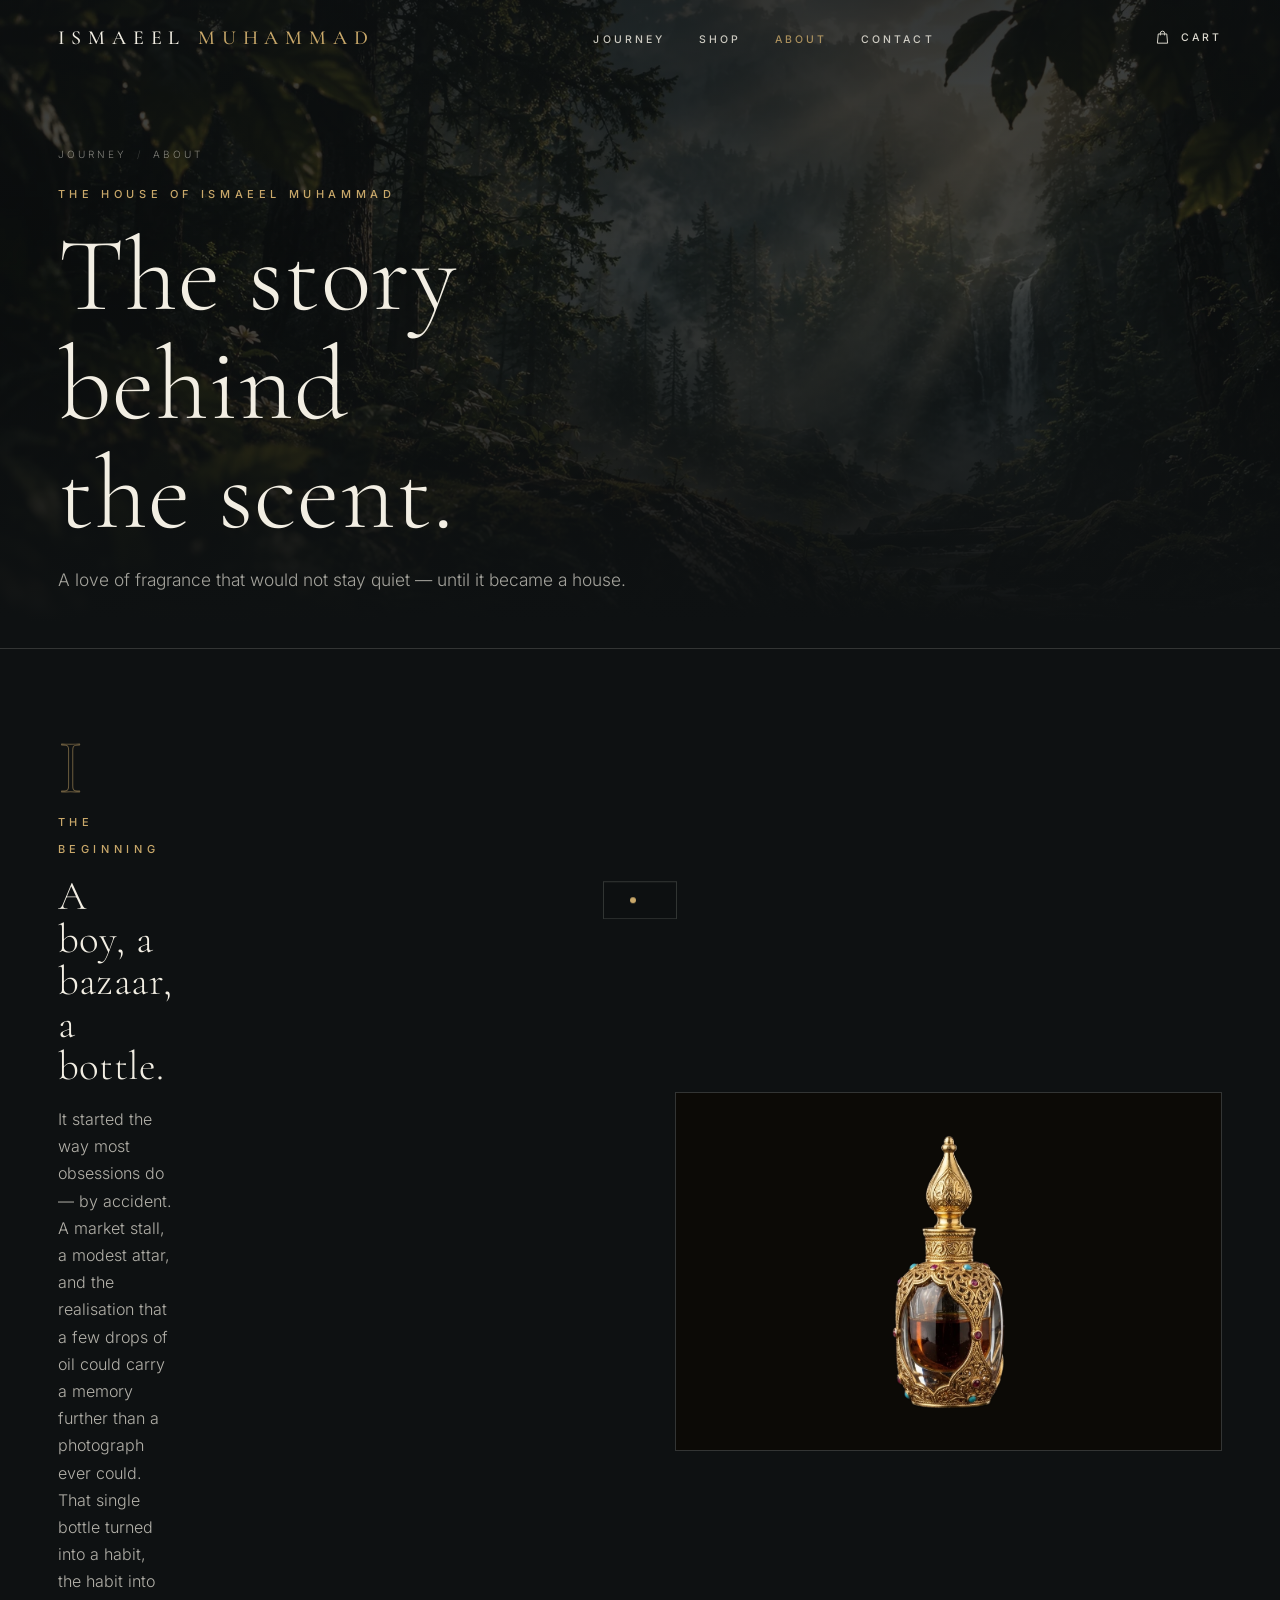
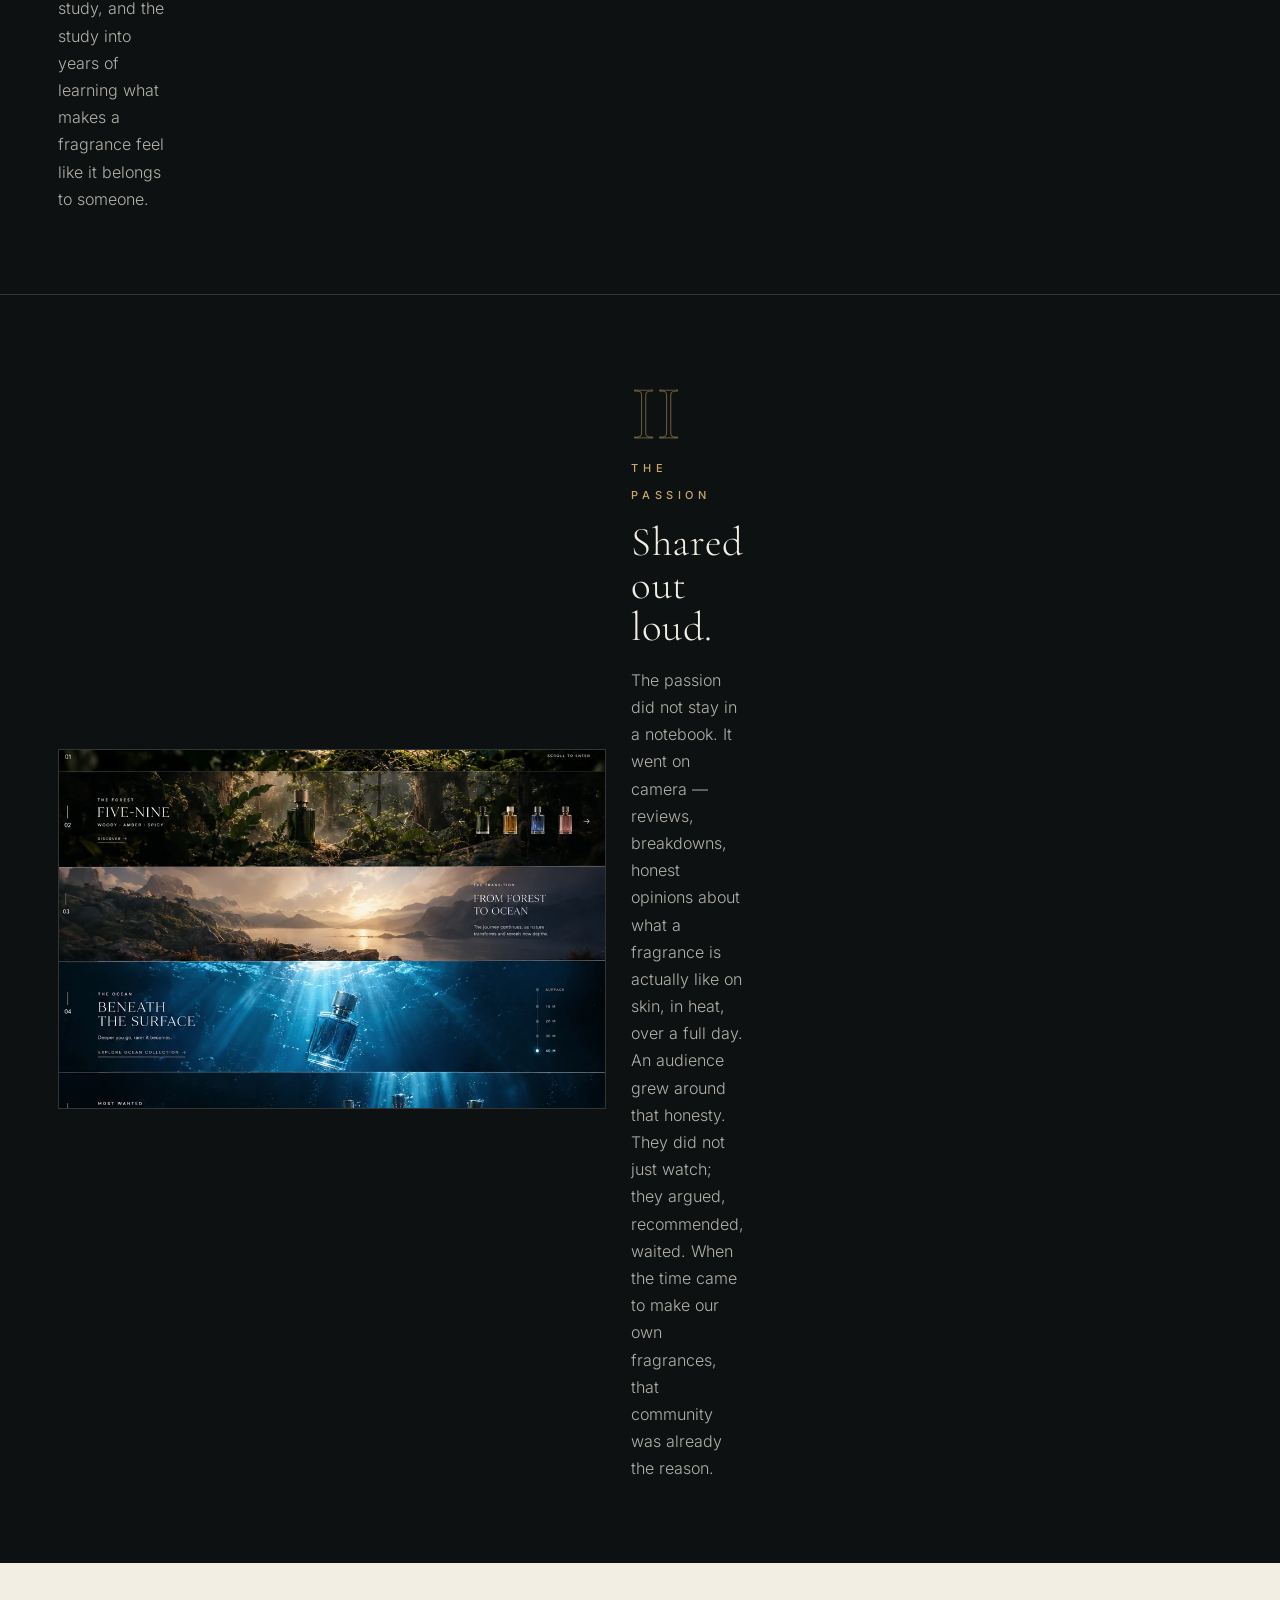
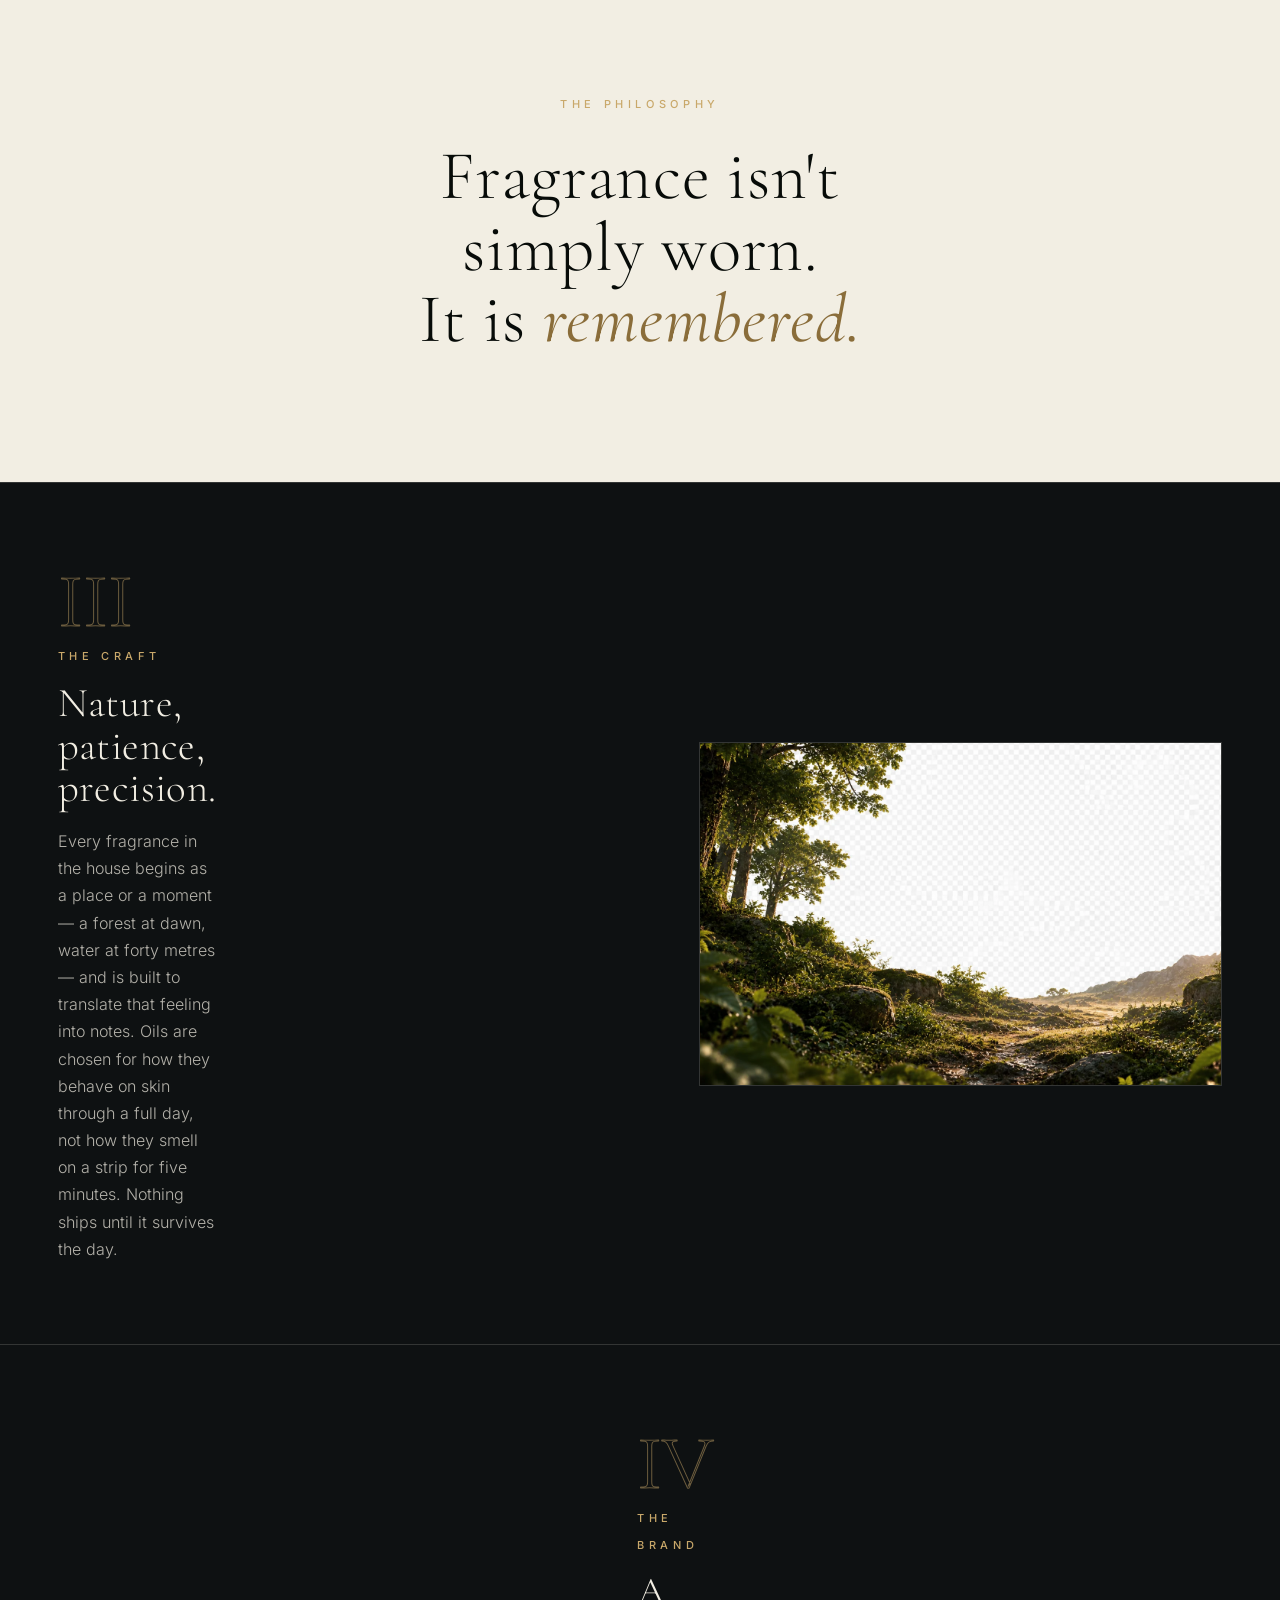
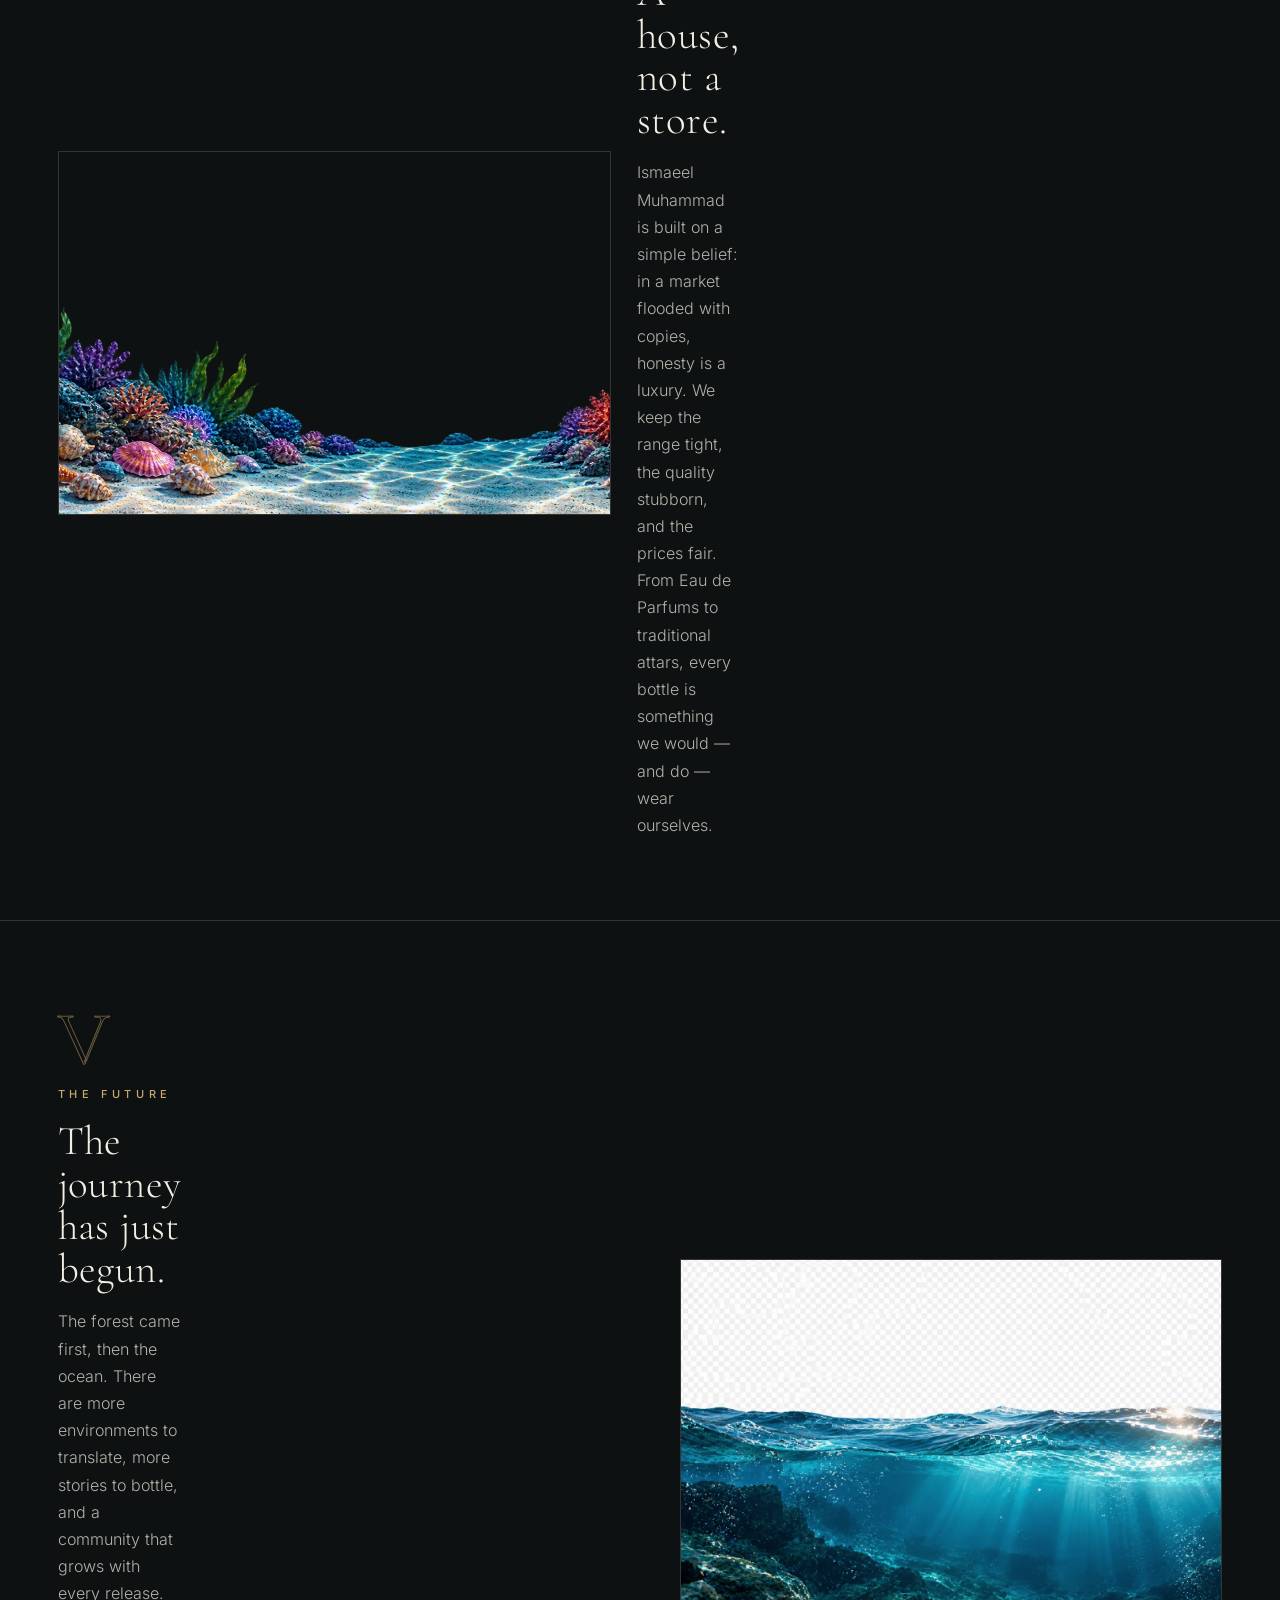
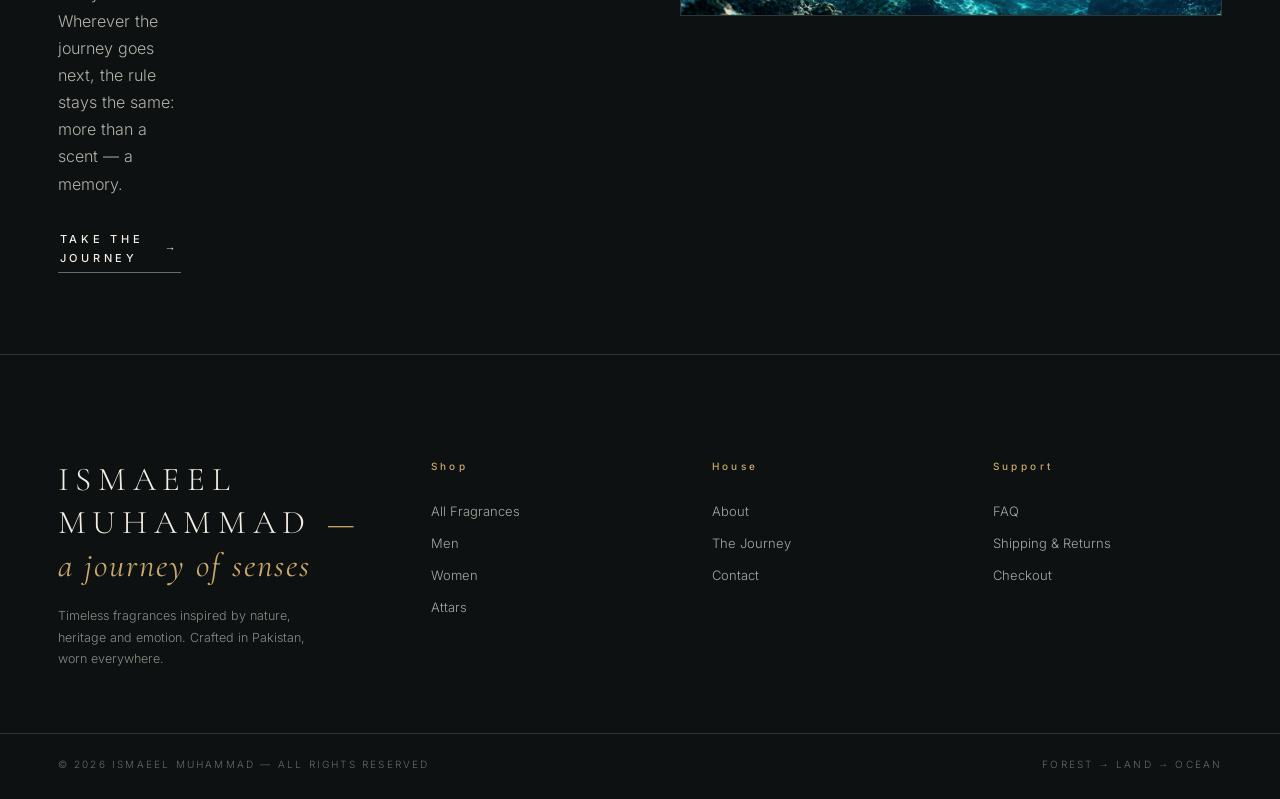
==== about.html @ 5b8fe783 "Build cinematic scroll-driven fragrance experience (A Journey of Senses) - 7-scene homepage journey:" ====
<!DOCTYPE html>
<html lang="en">
<head>
<meta charset="UTF-8">
<meta name="viewport" content="width=device-width, initial-scale=1.0">
<title>About — The Story Behind the Scent | Ismaeel Muhammad</title>
<meta name="description" content="The story of Ismaeel Muhammad — how a love of fragrance became a house. The beginning, the passion, the craft, the brand and the future.">
<link rel="icon" href="assets/img/ui/favicon.svg" type="image/svg+xml">
<link rel="stylesheet" href="assets/css/base.css">
<link rel="stylesheet" href="assets/css/pages.css">
</head>
<body data-page="about">

<div class="veil" aria-hidden="true">
  <div class="veil__word">The House</div>
  <div class="veil__bar"><i></i></div>
</div>

<nav class="nav" aria-label="Main">
  <a class="nav__logo" href="index.html">Ismaeel <em>Muhammad</em></a>
  <ul class="nav__links">
    <li><a href="index.html" data-nav="journey">Journey</a></li>
    <li><a href="shop.html" data-nav="shop">Shop</a></li>
    <li><a href="about.html" data-nav="about">About</a></li>
    <li><a href="contact.html" data-nav="contact">Contact</a></li>
  </ul>
  <div class="nav__right">
    <button class="cart-btn" id="cart-open" aria-label="Open cart">
      <svg viewBox="0 0 24 24" fill="none" stroke="currentColor" stroke-width="1.4"><path d="M6 7h12l1.2 13H4.8L6 7Z"/><path d="M9 9V6a3 3 0 0 1 6 0v3"/></svg>
      Cart <span class="cart-count" data-empty="1">0</span>
    </button>
    <button class="burger" aria-label="Menu"><span></span><span></span></button>
  </div>
</nav>

<div class="mobile-menu">
  <a href="index.html"><span>Journey</span><span class="no">01</span></a>
  <a href="shop.html"><span>Shop</span><span class="no">02</span></a>
  <a href="about.html"><span>About</span><span class="no">03</span></a>
  <a href="contact.html"><span>Contact</span><span class="no">04</span></a>
  <a href="checkout.html"><span>Checkout</span><span class="no">05</span></a>
</div>

<header class="pagehead" style="min-height:72vh">
  <img class="pagehead__bg" src="assets/img/env/forest-bg.webp" alt="" aria-hidden="true">
  <div class="pagehead__inner">
    <div class="crumbs"><a href="index.html">Journey</a><i>/</i><span>About</span></div>
    <span class="eyebrow">The House of Ismaeel Muhammad</span>
    <h1 class="display">The story behind the scent.</h1>
    <p class="sub body-l">A love of fragrance that would not stay quiet — until it became a house.</p>
  </div>
</header>

<main class="chapters">

  <section class="chapter ch-1" id="story">
    <div>
      <div class="chapter__no" data-reveal>I</div>
      <div class="chapter__copy" data-reveal style="--d:.1s">
        <span class="eyebrow">The Beginning</span>
        <h3 class="display">A boy, a bazaar, a bottle.</h3>
        <p>It started the way most obsessions do — by accident. A market stall, a modest attar, and the realisation that a few drops of oil could carry a memory further than a photograph ever could. That single bottle turned into a habit, the habit into study, and the study into years of learning what makes a fragrance feel like it belongs to someone.</p>
      </div>
    </div>
    <div class="chapter__media" data-reveal style="--d:.15s">
      <img src="assets/img/bottles/attar.webp" alt="A traditional attar bottle" style="object-fit:contain;background:#0c0a06;padding:8%;object-position:center">
    </div>
  </section>

  <section class="chapter ch-2">
    <div class="chapter__media" data-reveal>
      <img src="assets/img/ui/storyboard.webp" alt="Storyboard of the forest to ocean journey" style="object-position:50% 30%">
    </div>
    <div>
      <div class="chapter__no" data-reveal>II</div>
      <div class="chapter__copy" data-reveal style="--d:.1s">
        <span class="eyebrow">The Passion</span>
        <h3 class="display">Shared out loud.</h3>
        <p>The passion did not stay in a notebook. It went on camera — reviews, breakdowns, honest opinions about what a fragrance is actually like on skin, in heat, over a full day. An audience grew around that honesty. They did not just watch; they argued, recommended, waited. When the time came to make our own fragrances, that community was already the reason.</p>
      </div>
    </div>
  </section>

  <section class="about-quote">
    <span class="eyebrow" data-reveal>The Philosophy</span>
    <h2 class="display" data-reveal style="--d:.1s">Fragrance isn't simply worn.<br>It is <em>remembered.</em></h2>
  </section>

  <section class="chapter ch-3">
    <div>
      <div class="chapter__no" data-reveal>III</div>
      <div class="chapter__copy" data-reveal style="--d:.1s">
        <span class="eyebrow">The Craft</span>
        <h3 class="display">Nature, patience, precision.</h3>
        <p>Every fragrance in the house begins as a place or a moment — a forest at dawn, water at forty metres — and is built to translate that feeling into notes. Oils are chosen for how they behave on skin through a full day, not how they smell on a strip for five minutes. Nothing ships until it survives the day.</p>
      </div>
    </div>
    <div class="chapter__media" data-reveal style="--d:.15s">
      <img src="assets/img/env/forest-to-ocean.webp" alt="Forest opening into bright land">
    </div>
  </section>

  <section class="chapter ch-4">
    <div class="chapter__media" data-reveal>
      <img src="assets/img/env/oceanbed.webp" alt="Deep ocean environment">
    </div>
    <div>
      <div class="chapter__no" data-reveal>IV</div>
      <div class="chapter__copy" data-reveal style="--d:.1s">
        <span class="eyebrow">The Brand</span>
        <h3 class="display">A house, not a store.</h3>
        <p>Ismaeel Muhammad is built on a simple belief: in a market flooded with copies, honesty is a luxury. We keep the range tight, the quality stubborn, and the prices fair. From Eau de Parfums to traditional attars, every bottle is something we would — and do — wear ourselves.</p>
      </div>
    </div>
  </section>

  <section class="chapter ch-1" style="border-bottom:1px solid var(--line)">
    <div>
      <div class="chapter__no" data-reveal>V</div>
      <div class="chapter__copy" data-reveal style="--d:.1s">
        <span class="eyebrow">The Future</span>
        <h3 class="display">The journey has just begun.</h3>
        <p>The forest came first, then the ocean. There are more environments to translate, more stories to bottle, and a community that grows with every release. Wherever the journey goes next, the rule stays the same: more than a scent — a memory.</p>
        <a class="btn" href="index.html" style="margin-top:26px">Take the journey <span class="arr">→</span></a>
      </div>
    </div>
    <div class="chapter__media" data-reveal style="--d:.15s">
      <img src="assets/img/env/ocean-surface.webp" alt="Ocean surface at light">
    </div>
  </section>

</main>

<footer class="footer">
  <div class="footer__top">
    <div class="footer__brand">
      <div class="footer__word">Ismaeel<br>Muhammad <em>— a journey of senses</em></div>
      <p class="footer__tag">Timeless fragrances inspired by nature, heritage and emotion. Crafted in Pakistan, worn everywhere.</p>
    </div>
    <div>
      <h4>Shop</h4>
      <ul>
        <li><a href="shop.html">All Fragrances</a></li>
        <li><a href="shop.html?cat=men">Men</a></li>
        <li><a href="shop.html?cat=women">Women</a></li>
        <li><a href="shop.html?cat=attars">Attars</a></li>
      </ul>
    </div>
    <div>
      <h4>House</h4>
      <ul>
        <li><a href="about.html">About</a></li>
        <li><a href="index.html">The Journey</a></li>
        <li><a href="contact.html">Contact</a></li>
      </ul>
    </div>
    <div>
      <h4>Support</h4>
      <ul>
        <li><a href="contact.html#faq">FAQ</a></li>
        <li><a href="contact.html#faq">Shipping &amp; Returns</a></li>
        <li><a href="checkout.html">Checkout</a></li>
      </ul>
    </div>
  </div>
  <div class="footer__bottom">
    <span>© 2026 Ismaeel Muhammad — All rights reserved</span>
    <span>Forest → Land → Ocean</span>
  </div>
</footer>

<script src="assets/js/data.js"></script>
<script src="assets/vendor/gsap.min.js"></script>
<script src="assets/vendor/ScrollTrigger.min.js"></script>
<script src="assets/js/nav.js"></script>
<script src="assets/js/cart.js"></script>
<script>
  document.addEventListener('click', e => {
    if (e.target.closest('#cart-open, .cart-btn') && window.IM) { e.preventDefault(); window.IM.openCart(); }
  });
</script>
</body>
</html>
---- assets/css/base.css ----
/* ============================================================
   ISMAEEL MUHAMMAD — base design system
   ============================================================ */

@font-face { font-family:'Cormorant Garamond'; src:url('../fonts/cormorant-garamond-latin-300-normal.woff2') format('woff2'); font-weight:300; font-style:normal; font-display:swap; }
@font-face { font-family:'Cormorant Garamond'; src:url('../fonts/cormorant-garamond-latin-400-normal.woff2') format('woff2'); font-weight:400; font-style:normal; font-display:swap; }
@font-face { font-family:'Cormorant Garamond'; src:url('../fonts/cormorant-garamond-latin-500-normal.woff2') format('woff2'); font-weight:500; font-style:normal; font-display:swap; }
@font-face { font-family:'Cormorant Garamond'; src:url('../fonts/cormorant-garamond-latin-600-normal.woff2') format('woff2'); font-weight:600; font-style:normal; font-display:swap; }
@font-face { font-family:'Cormorant Garamond'; src:url('../fonts/cormorant-garamond-latin-400-italic.woff2') format('woff2'); font-weight:400; font-style:italic; font-display:swap; }
@font-face { font-family:'Cormorant Garamond'; src:url('../fonts/cormorant-garamond-latin-500-italic.woff2') format('woff2'); font-weight:500; font-style:italic; font-display:swap; }
@font-face { font-family:'Inter'; src:url('../fonts/inter-latin-300-normal.woff2') format('woff2'); font-weight:300; font-display:swap; }
@font-face { font-family:'Inter'; src:url('../fonts/inter-latin-400-normal.woff2') format('woff2'); font-weight:400; font-display:swap; }
@font-face { font-family:'Inter'; src:url('../fonts/inter-latin-500-normal.woff2') format('woff2'); font-weight:500; font-display:swap; }
@font-face { font-family:'Inter'; src:url('../fonts/inter-latin-600-normal.woff2') format('woff2'); font-weight:600; font-display:swap; }

:root{
  --serif:'Cormorant Garamond', Georgia, 'Times New Roman', serif;
  --sans:'Inter', -apple-system, 'Segoe UI', Helvetica, Arial, sans-serif;

  --ink:#070b08;
  --paper:#f2eee3;
  --paper-dim:#d9d4c5;
  --charcoal:#0e1112;
  --charcoal-2:#16191a;

  --forest-1:#07130d; --forest-2:#18291c; --forest-3:#405b42;
  --ocean-1:#0a2330;  --ocean-2:#063e59;  --ocean-3:#087c9c;
  --deep:#030d16;
  --sand:#c5c4b5; --stone:#87908a;
  --gold:#c9a86a; --gold-soft:rgba(201,168,106,.55);
  --mist:rgba(214,226,214,.16);

  --line:rgba(242,238,227,.16);
  --line-dark:rgba(7,11,8,.16);

  --nav-h:76px;
  --ease:cubic-bezier(.22,1,.36,1);
  --pad:clamp(20px,4.5vw,72px);
}

*,*::before,*::after{ box-sizing:border-box; margin:0; padding:0; }
html{ scroll-behavior:smooth; }
html.lenis, html.lenis body{ height:auto; }
.lenis.lenis-smooth{ scroll-behavior:auto !important; }

body{
  background:var(--ink);
  color:var(--paper);
  font-family:var(--sans);
  font-weight:300;
  font-size:16px;
  line-height:1.7;
  -webkit-font-smoothing:antialiased;
  overflow-x:hidden;
  min-height:100vh;
}
body.is-locked{ overflow:hidden; }

img{ display:block; max-width:100%; }
a{ color:inherit; text-decoration:none; }
button{ font-family:inherit; color:inherit; background:none; border:0; cursor:pointer; }
input,textarea,select{ font-family:inherit; font-size:inherit; }
::selection{ background:var(--gold); color:#100c04; }

:focus-visible{ outline:1.5px solid var(--gold); outline-offset:3px; border-radius:2px; }

/* ---------- typography ---------- */
.display{
  font-family:var(--serif); font-weight:300;
  line-height:1.04; letter-spacing:.01em;
  text-wrap:balance;
}
h1.display{ font-size:clamp(44px,8.2vw,124px); }
h2.display{ font-size:clamp(34px,5.4vw,76px); }
h3.display{ font-size:clamp(26px,3.2vw,44px); }
.eyebrow{
  font-family:var(--sans); font-size:11px; font-weight:500;
  letter-spacing:.42em; text-transform:uppercase; color:var(--gold);
}
.label{
  font-size:11px; font-weight:500; letter-spacing:.34em; text-transform:uppercase;
}
.body-l{ font-size:clamp(15px,1.35vw,18px); color:rgba(242,238,227,.78); }
.i{ font-style:italic; font-family:var(--serif); }
.serif-i{ font-family:var(--serif); font-style:italic; font-weight:400; }

/* ---------- layout helpers ---------- */
.wrap{ padding-inline:var(--pad); }
.section{ position:relative; }
.rule{ height:1px; background:var(--line); border:0; }

/* ---------- buttons ---------- */
.btn{
  position:relative; display:inline-flex; align-items:center; gap:14px;
  font-size:11px; font-weight:500; letter-spacing:.34em; text-transform:uppercase;
  color:var(--paper); padding:6px 2px;
  transition:color .45s var(--ease);
}
.btn .arr{ display:inline-block; transition:transform .45s var(--ease); }
.btn::after{
  content:''; position:absolute; left:0; bottom:0; height:1px; width:100%;
  background:currentColor; opacity:.4;
  transform:scaleX(1); transform-origin:right;
  transition:transform .55s var(--ease), opacity .4s;
}
.btn:hover{ color:var(--gold); }
.btn:hover::after{ transform:scaleX(.35); opacity:.9; }
.btn:hover .arr{ transform:translateX(8px); }

.btn-solid{
  display:inline-flex; align-items:center; justify-content:center; gap:12px;
  min-height:56px; padding:0 38px;
  font-size:11px; font-weight:500; letter-spacing:.34em; text-transform:uppercase;
  border:1px solid var(--line);
  background:transparent; color:var(--paper);
  transition:background .5s var(--ease), border-color .5s var(--ease), color .5s var(--ease);
}
.btn-solid:hover{ background:var(--paper); color:var(--ink); border-color:var(--paper); }
.btn-solid.gold{ border-color:var(--gold-soft); color:var(--gold); }
.btn-solid.gold:hover{ background:var(--gold); border-color:var(--gold); color:#171004; }
.btn-solid:disabled{ opacity:.4; pointer-events:none; }

/* ---------- reveal on scroll (applied only when JS allows) ---------- */
.js-anim [data-reveal]{ opacity:0; transform:translateY(34px); }
.js-anim [data-reveal].revealed{
  opacity:1; transform:none;
  transition:opacity 1s var(--ease), transform 1s var(--ease);
  transition-delay:var(--d,0s);
}

/* ============================================================
   NAVIGATION
   ============================================================ */
.nav{
  position:fixed; inset:0 0 auto 0; z-index:200;
  height:var(--nav-h);
  display:flex; align-items:center; justify-content:space-between;
  padding-inline:var(--pad);
  color:var(--paper);
  transition:background .6s var(--ease), backdrop-filter .6s, border-color .6s;
  border-bottom:1px solid transparent;
}
.nav.scrolled{
  background:rgba(7,11,8,.72);
  backdrop-filter:blur(14px);
  -webkit-backdrop-filter:blur(14px);
  border-bottom-color:var(--line);
}
.nav--light.scrolled{ background:rgba(240,236,225,.86); color:var(--ink); border-bottom-color:var(--line-dark); }

.nav__logo{
  font-family:var(--serif); font-weight:500;
  font-size:clamp(15px,1.6vw,20px); letter-spacing:.34em; text-transform:uppercase;
  white-space:nowrap;
}
.nav__logo em{ font-style:normal; color:var(--gold); }
.nav__links{ display:flex; gap:clamp(18px,2.6vw,40px); list-style:none; }
.nav__links a{
  position:relative; font-size:10.5px; font-weight:500;
  letter-spacing:.3em; text-transform:uppercase; opacity:.82;
  padding:6px 0; transition:opacity .4s, color .4s;
}
.nav__links a::after{
  content:''; position:absolute; left:0; bottom:0; width:100%; height:1px;
  background:var(--gold); transform:scaleX(0); transform-origin:left;
  transition:transform .45s var(--ease);
}
.nav__links a:hover{ opacity:1; color:var(--gold); }
.nav__links a:hover::after{ transform:scaleX(1); }
.nav__right{ display:flex; align-items:center; gap:clamp(14px,2vw,26px); }

.cart-btn{
  position:relative; display:inline-flex; align-items:center; gap:10px;
  font-size:10.5px; font-weight:500; letter-spacing:.3em; text-transform:uppercase;
  opacity:.9; transition:color .4s;
}
.cart-btn:hover{ color:var(--gold); }
.cart-btn svg{ width:17px; height:17px; }
.cart-count{
  min-width:18px; height:18px; padding:0 4px; border-radius:9px;
  display:inline-flex; align-items:center; justify-content:center;
  background:var(--gold); color:#171004;
  font-size:10px; font-weight:600; letter-spacing:0;
}
.cart-count[data-empty="1"]{ display:none; }

.burger{ display:none; width:40px; height:40px; position:relative; z-index:220; }
.burger span{
  position:absolute; left:9px; right:9px; height:1.5px; background:currentColor;
  transition:transform .5s var(--ease), opacity .3s, top .5s var(--ease);
}
.burger span:nth-child(1){ top:15px; } .burger span:nth-child(2){ top:24px; }
body.menu-open .burger span:nth-child(1){ top:19.5px; transform:rotate(45deg); }
body.menu-open .burger span:nth-child(2){ top:19.5px; transform:rotate(-45deg); }

.mobile-menu{
  position:fixed; inset:0; z-index:210;
  background:rgba(7,11,8,.96); backdrop-filter:blur(18px);
  display:flex; flex-direction:column; justify-content:center; gap:8px;
  padding:var(--pad);
  opacity:0; visibility:hidden; transition:opacity .5s var(--ease), visibility .5s;
}
body.menu-open .mobile-menu{ opacity:1; visibility:visible; }
.mobile-menu a{
  font-family:var(--serif); font-size:clamp(34px,9vw,54px); font-weight:300;
  padding:10px 0; border-bottom:1px solid var(--line);
  display:flex; justify-content:space-between; align-items:baseline;
  transform:translateY(18px); opacity:0; transition:transform .6s var(--ease), opacity .6s;
}
.mobile-menu a .no{ font-family:var(--sans); font-size:11px; letter-spacing:.3em; color:var(--gold); }
body.menu-open .mobile-menu a{ transform:none; opacity:1; }
body.menu-open .mobile-menu a:nth-child(1){ transition-delay:.08s }
body.menu-open .mobile-menu a:nth-child(2){ transition-delay:.14s }
body.menu-open .mobile-menu a:nth-child(3){ transition-delay:.2s }
body.menu-open .mobile-menu a:nth-child(4){ transition-delay:.26s }
body.menu-open .mobile-menu a:nth-child(5){ transition-delay:.32s }

@media (max-width:900px){
  .nav__links{ display:none; }
  .burger{ display:block; }
}

/* ============================================================
   SCENE / PAGE PROGRESS (right rail)
   ============================================================ */
.rail{
  position:fixed; right:26px; top:50%; transform:translateY(-50%);
  z-index:150; display:flex; flex-direction:column; gap:18px;
  mix-blend-mode:difference;
}
.rail__item{
  display:flex; align-items:center; gap:10px; justify-content:flex-end;
  font-size:9.5px; letter-spacing:.28em; color:#fff;
}
.rail__item span{ opacity:0; transform:translateX(6px); transition:opacity .4s, transform .4s; }
.rail__item::after{
  content:''; width:22px; height:1px; background:#fff; opacity:.35;
  transition:width .45s var(--ease), opacity .45s;
}
.rail__item.active span{ opacity:.9; transform:none; }
.rail__item.active::after{ width:44px; opacity:1; }
@media (max-width:900px){ .rail{ display:none; } }

/* thin scroll progress */
.progressbar{
  position:fixed; top:0; left:0; height:2px; width:100%; z-index:300;
  transform-origin:left; transform:scaleX(0);
  background:linear-gradient(90deg, var(--forest-3), var(--gold), var(--ocean-3));
}

/* ============================================================
   PRODUCT CARD (shop grid, related, most-wanted)
   ============================================================ */
.pcard{ position:relative; display:block; }
.pcard__media{
  position:relative; aspect-ratio:3/4.1; overflow:hidden;
  background:
    radial-gradient(120% 90% at 50% 108%, rgba(255,255,255,.05), transparent 60%),
    var(--tint, #10161a);
  display:flex; align-items:center; justify-content:center;
}
.pcard__media img.env{
  position:absolute; inset:-8%; width:116%; height:116%; object-fit:cover;
  opacity:0; filter:saturate(.9) brightness(.85);
  transition:opacity .8s var(--ease), transform 1.2s var(--ease), filter .8s;
  transform:scale(1.04);
}
.pcard__media img.bottle{
  position:relative; height:72%; width:auto; max-width:82%;
  object-fit:contain; object-position:center;
  filter:drop-shadow(0 34px 34px rgba(0,0,0,.55));
  transition:transform .9s var(--ease), filter .9s var(--ease);
}
.pcard:hover .pcard__media img.env{ opacity:.5; transform:scale(1); }
.pcard:hover .pcard__media img.bottle{ transform:scale(1.07) translateY(-8px); filter:drop-shadow(0 48px 44px rgba(0,0,0,.6)); }
.pcard__glow{
  position:absolute; inset:0; opacity:0; transition:opacity .8s;
  background:radial-gradient(60% 46% at 50% 62%, var(--glowc, rgba(201,168,106,.22)), transparent 70%);
}
.pcard:hover .pcard__glow{ opacity:1; }
.pcard__badge{
  position:absolute; top:14px; left:14px; z-index:2;
  font-size:9px; letter-spacing:.3em; font-weight:500; color:var(--gold);
  border:1px solid var(--gold-soft); padding:6px 10px 5px;
  background:rgba(7,11,8,.35); backdrop-filter:blur(6px);
}
.pcard__actions{
  position:absolute; left:0; right:0; bottom:0; z-index:3;
  display:flex; justify-content:center; gap:10px; padding:16px;
  opacity:0; transform:translateY(12px);
  transition:opacity .5s var(--ease), transform .5s var(--ease);
}
.pcard:hover .pcard__actions, .pcard:focus-within .pcard__actions{ opacity:1; transform:none; }
.chip-btn{
  font-size:9.5px; letter-spacing:.26em; font-weight:500; text-transform:uppercase;
  padding:11px 18px; background:rgba(7,11,8,.55); backdrop-filter:blur(8px);
  border:1px solid var(--line); color:var(--paper);
  transition:background .4s, color .4s, border-color .4s;
}
.chip-btn:hover{ background:var(--paper); color:var(--ink); border-color:var(--paper); }
.chip-btn.is-on{ border-color:var(--gold); color:var(--gold); }
.pcard__info{ padding:18px 2px 0; }
.pcard__name{
  font-family:var(--serif); font-weight:500; font-size:21px; letter-spacing:.08em;
}
.pcard__family{ font-size:9.5px; letter-spacing:.3em; color:rgba(242,238,227,.5); margin-top:5px; }
.pcard__row{ display:flex; justify-content:space-between; align-items:baseline; margin-top:10px; }
.pcard__price{ font-size:13px; font-weight:500; letter-spacing:.06em; color:var(--gold); }
.pcard__stars{ font-size:10px; letter-spacing:.18em; color:rgba(242,238,227,.55); }

/* ============================================================
   CART DRAWER
   ============================================================ */
.cart-scrim{
  position:fixed; inset:0; z-index:400; background:rgba(4,6,5,.6);
  backdrop-filter:blur(4px);
  opacity:0; visibility:hidden; transition:opacity .5s, visibility .5s;
}
.cart{
  position:fixed; top:0; right:0; bottom:0; z-index:410;
  width:min(440px, 100vw);
  background:var(--charcoal); border-left:1px solid var(--line);
  transform:translateX(102%);
  transition:transform .65s var(--ease);
  display:flex; flex-direction:column;
}
body.cart-open .cart-scrim{ opacity:1; visibility:visible; }
body.cart-open .cart{ transform:none; }
body.cart-open{ overflow:hidden; }

.cart__head{
  display:flex; align-items:center; justify-content:space-between;
  padding:26px 28px; border-bottom:1px solid var(--line);
}
.cart__title{ font-family:var(--serif); font-size:22px; letter-spacing:.14em; font-weight:500; }
.cart__close{ font-size:10px; letter-spacing:.3em; opacity:.7; padding:8px; }
.cart__close:hover{ color:var(--gold); opacity:1; }
.cart__body{ flex:1; overflow-y:auto; padding:10px 28px; }
.cart__empty{ text-align:center; padding:70px 10px; color:rgba(242,238,227,.55); }
.cart__empty .display{ font-size:26px; color:var(--paper); margin-bottom:10px; }

.citem{
  display:grid; grid-template-columns:74px 1fr auto; gap:16px;
  padding:20px 0; border-bottom:1px solid var(--line); align-items:center;
}
.citem__img{
  width:74px; height:96px; display:flex; align-items:center; justify-content:center;
  background:radial-gradient(80% 70% at 50% 70%, rgba(255,255,255,.06), transparent), #10161a;
}
.citem__img img{ height:78%; width:auto; object-fit:contain; filter:drop-shadow(0 12px 14px rgba(0,0,0,.5)); }
.citem__name{ font-family:var(--serif); font-size:17px; font-weight:500; letter-spacing:.08em; }
.citem__meta{ font-size:10px; letter-spacing:.24em; color:rgba(242,238,227,.5); margin-top:4px; }
.citem__ctrl{ display:flex; align-items:center; gap:10px; margin-top:10px; }
.qty{ display:inline-flex; align-items:center; border:1px solid var(--line); }
.qty button{ width:26px; height:26px; font-size:14px; line-height:1; opacity:.8; }
.qty button:hover{ color:var(--gold); opacity:1; }
.qty span{ min-width:26px; text-align:center; font-size:12px; }
.citem__price{ font-size:13px; color:var(--gold); font-weight:500; white-space:nowrap; }
.citem__rm{ font-size:9.5px; letter-spacing:.2em; opacity:.5; margin-top:8px; display:block; }
.citem__rm:hover{ color:#e08f8f; opacity:1; }

.cart__foot{ padding:22px 28px 28px; border-top:1px solid var(--line); }
.cart__row{ display:flex; justify-content:space-between; font-size:13px; margin-bottom:8px; color:rgba(242,238,227,.72); }
.cart__row.total{ color:var(--paper); font-size:15px; margin:14px 0 20px; letter-spacing:.04em; }
.cart__row b{ font-weight:500; }
.cart__foot .btn-solid{ width:100%; }
.cart__note{ text-align:center; font-size:10px; letter-spacing:.2em; color:rgba(242,238,227,.4); margin-top:14px; }

/* toast */
.toast{
  position:fixed; left:50%; bottom:34px; z-index:500;
  transform:translate(-50%, 140%);
  background:rgba(14,17,18,.92); border:1px solid var(--line);
  backdrop-filter:blur(10px);
  padding:15px 26px; display:flex; align-items:center; gap:14px;
  font-size:11px; letter-spacing:.24em; text-transform:uppercase;
  transition:transform .6s var(--ease);
  max-width:90vw; white-space:nowrap; overflow:hidden; text-overflow:ellipsis;
}
.toast.show{ transform:translate(-50%, 0); }
.toast .dot{ width:6px; height:6px; border-radius:50%; background:var(--gold); flex:none; }

/* ============================================================
   FOOTER
   ============================================================ */
.footer{ background:var(--charcoal); color:var(--paper); position:relative; }
.footer__top{
  display:grid; grid-template-columns:1.4fr 1fr 1fr 1fr; gap:clamp(28px,4vw,64px);
  padding:clamp(56px,8vw,110px) var(--pad) clamp(40px,5vw,70px);
}
.footer__word{
  font-family:var(--serif); font-weight:300; letter-spacing:.2em;
  font-size:clamp(24px,2.6vw,38px); line-height:1.3; text-transform:uppercase;
}
.footer__word em{ font-style:italic; color:var(--gold); letter-spacing:.06em; text-transform:none; }
.footer__tag{ margin-top:18px; font-size:12.5px; color:rgba(242,238,227,.55); max-width:34ch; }
.footer h4{ font-size:10px; letter-spacing:.34em; font-weight:500; color:var(--gold); margin-bottom:20px; }
.footer ul{ list-style:none; }
.footer ul a{
  display:inline-block; font-size:13px; color:rgba(242,238,227,.68);
  padding:5px 0; transition:color .35s, transform .35s var(--ease);
}
.footer ul a:hover{ color:var(--paper); transform:translateX(5px); }
.news{ margin-top:26px; display:flex; border-bottom:1px solid var(--line); max-width:320px; }
.news input{
  flex:1; background:none; border:0; color:var(--paper);
  font-size:12px; letter-spacing:.08em; padding:11px 0; outline:none;
}
.news input::placeholder{ color:rgba(242,238,227,.35); }
.news button{ font-size:10px; letter-spacing:.26em; color:var(--gold); padding:0 4px; }
.news button:hover{ text-decoration:underline; }
.footer__bottom{
  display:flex; flex-wrap:wrap; gap:14px; justify-content:space-between; align-items:center;
  padding:22px var(--pad) 26px; border-top:1px solid var(--line);
  font-size:10px; letter-spacing:.22em; color:rgba(242,238,227,.4); text-transform:uppercase;
}
@media (max-width:860px){ .footer__top{ grid-template-columns:1fr 1fr; } .footer__brand{ grid-column:1/-1; } }

/* page loader veil */
.veil{
  position:fixed; inset:0; z-index:600; background:var(--ink);
  display:flex; align-items:center; justify-content:center; flex-direction:column; gap:18px;
  transition:opacity .9s var(--ease), visibility .9s;
}
.veil.gone{ opacity:0; visibility:hidden; }
.veil__word{
  font-family:var(--serif); font-weight:300; letter-spacing:.5em; text-transform:uppercase;
  font-size:clamp(15px,2.4vw,24px); padding-left:.5em; text-align:center;
}
.veil__bar{ width:min(200px,40vw); height:1px; background:var(--line); overflow:hidden; }
.veil__bar i{ display:block; height:100%; width:100%; background:var(--gold); transform:translateX(-100%); animation:veilload 1.4s var(--ease) forwards; }
@keyframes veilload{ to{ transform:none; } }

@media (prefers-reduced-motion:reduce){
  *,*::before,*::after{ animation-duration:.01ms !important; animation-iteration-count:1 !important; transition-duration:.01ms !important; }
  html{ scroll-behavior:auto; }
}
---- assets/css/pages.css ----
/* ============================================================
   INNER PAGES — shop / product / about / contact / checkout
   ============================================================ */

.pagehead{
  position:relative; min-height:58vh;
  display:flex; align-items:flex-end;
  padding:calc(var(--nav-h) + 40px) var(--pad) clamp(34px,6vh,64px);
  overflow:hidden;
  background:var(--charcoal);
}
.pagehead__bg{
  position:absolute; inset:0; width:100%; height:100%; object-fit:cover;
  opacity:.34; filter:saturate(.8);
}
.pagehead::after{
  content:''; position:absolute; inset:0;
  background:linear-gradient(to bottom, rgba(14,17,18,.55), rgba(14,17,18,.2) 40%, var(--charcoal) 96%);
}
.pagehead__inner{ position:relative; z-index:2; width:100%; }
.pagehead__inner .eyebrow{ display:block; margin-bottom:18px; }
.pagehead h1{ max-width:14ch; }
.pagehead .sub{ margin-top:16px; max-width:52ch; color:rgba(242,238,227,.66); }

.crumbs{
  font-size:10px; letter-spacing:.3em; text-transform:uppercase;
  color:rgba(242,238,227,.5); margin-bottom:22px; display:flex; gap:10px; flex-wrap:wrap;
}
.crumbs a:hover{ color:var(--gold); }
.crumbs i{ font-style:normal; opacity:.4; }

/* ============================================================
   SHOP
   ============================================================ */
.shop-tools{
  position:sticky; top:var(--nav-h); z-index:60;
  background:rgba(14,17,18,.86); backdrop-filter:blur(12px);
  border-bottom:1px solid var(--line);
}
.shop-tools__in{
  display:flex; align-items:center; justify-content:space-between; gap:16px;
  padding:16px var(--pad); flex-wrap:wrap;
}
.filters{ display:flex; gap:8px; flex-wrap:wrap; }
.filter{
  font-size:10px; letter-spacing:.28em; text-transform:uppercase; font-weight:500;
  padding:10px 16px; border:1px solid var(--line); color:rgba(242,238,227,.66);
  transition:all .4s var(--ease);
}
.filter:hover{ color:var(--paper); border-color:rgba(242,238,227,.4); }
.filter.on{ background:var(--paper); color:var(--ink); border-color:var(--paper); }
.shop-count{ font-size:10px; letter-spacing:.26em; text-transform:uppercase; color:rgba(242,238,227,.45); }

.shop-grid{
  display:grid; grid-template-columns:repeat(4,1fr); gap:clamp(14px,2vw,28px);
  padding:clamp(30px,5vh,60px) var(--pad) clamp(60px,8vh,100px);
}
.shop-grid .pcard{ transition:transform .6s var(--ease); }
@media (max-width:1100px){ .shop-grid{ grid-template-columns:repeat(3,1fr); } }
@media (max-width:800px){ .shop-grid{ grid-template-columns:repeat(2,1fr); } }
@media (max-width:520px){ .shop-grid{ grid-template-columns:1fr; } }

.shop-empty{ grid-column:1/-1; text-align:center; padding:80px 20px; color:rgba(242,238,227,.5); }

/* ============================================================
   PRODUCT DETAIL
   ============================================================ */
.pd{
  background:var(--charcoal);
  display:grid; grid-template-columns:1.05fr .95fr; min-height:100vh;
  padding-top:var(--nav-h);
}
.pd__visual{
  position:relative; overflow:hidden;
  display:flex; align-items:center; justify-content:center;
  border-right:1px solid var(--line);
}
.pd__visual .env{
  position:absolute; inset:0; width:100%; height:100%; object-fit:cover;
  opacity:.4; filter:saturate(.85) brightness(.9);
}
.pd__visual .envwash{ position:absolute; inset:0; background:radial-gradient(80% 70% at 50% 45%, transparent, rgba(14,17,18,.55) 100%); }
.pd__bottle{
  position:relative; height:min(64vh,560px); max-width:70%;
  z-index:2;
}
.pd__bottle img{
  height:100%; width:auto; max-width:100%; object-fit:contain;
  filter:drop-shadow(0 44px 54px rgba(0,0,0,.6));
  animation:bobble 10s ease-in-out infinite alternate;
}
.pd__visual .badge{
  position:absolute; top:26px; left:26px; z-index:3;
  font-size:9px; letter-spacing:.3em; font-weight:500; color:var(--gold);
  border:1px solid var(--gold-soft); padding:7px 12px 6px;
  background:rgba(7,11,8,.4); backdrop-filter:blur(6px);
}
.pd__visual .scenechip{
  position:absolute; bottom:24px; left:26px; z-index:3;
  font-size:9.5px; letter-spacing:.34em; text-transform:uppercase;
  color:rgba(242,238,227,.6);
}
.pd__visual .scenechip b{ color:var(--gold); font-weight:500; }

.pd__info{ padding:clamp(30px,5vh,64px) clamp(24px,3.4vw,64px); display:flex; flex-direction:column; }
.pd__info h1{ font-size:clamp(38px,4.6vw,66px); margin:14px 0 6px; }
.pd__type{ font-size:10.5px; letter-spacing:.34em; text-transform:uppercase; color:rgba(242,238,227,.55); }
.pd__stars{ display:flex; align-items:center; gap:12px; margin-top:16px; font-size:11px; letter-spacing:.14em; color:rgba(242,238,227,.65); }
.stars{ color:var(--gold); letter-spacing:.22em; font-size:13px; }
.pd__price{ margin-top:22px; display:flex; align-items:baseline; gap:14px; }
.pd__price .now{ font-family:var(--serif); font-size:clamp(26px,2.6vw,36px); font-weight:500; color:var(--gold); }
.pd__price .was{ font-size:14px; opacity:.4; text-decoration:line-through; }
.pd__desc{ margin-top:20px; color:rgba(242,238,227,.75); max-width:56ch; }
.pd__tag{ font-family:var(--serif); font-style:italic; font-size:18px; color:rgba(242,238,227,.6); margin-top:18px; }

.sizes{ margin-top:28px; }
.sizes .label{ color:rgba(242,238,227,.5); display:block; margin-bottom:12px; }
.size-row{ display:flex; gap:10px; flex-wrap:wrap; }
.size{
  min-width:96px; padding:13px 18px; border:1px solid var(--line);
  font-size:11px; letter-spacing:.2em; color:rgba(242,238,227,.75);
  transition:all .35s var(--ease); text-transform:uppercase;
}
.size:hover{ border-color:rgba(242,238,227,.5); color:var(--paper); }
.size.on{ border-color:var(--gold); color:var(--gold); background:rgba(201,168,106,.07); }
.pd__actions{ display:flex; gap:14px; margin-top:30px; flex-wrap:wrap; }
.pd__actions .btn-solid{ flex:1; min-width:200px; }
.pd__meta{
  margin-top:auto; padding-top:30px;
  display:grid; grid-template-columns:repeat(3,1fr); gap:18px;
  border-top:1px solid var(--line);
}
.pd__meta div b{ display:block; font-size:10px; letter-spacing:.3em; text-transform:uppercase; color:var(--gold); font-weight:500; margin-bottom:8px; }
.pd__meta div span{ font-size:12.5px; color:rgba(242,238,227,.66); }
@media (max-width:960px){
  .pd{ grid-template-columns:1fr; }
  .pd__visual{ min-height:64vh; border-right:0; border-bottom:1px solid var(--line); }
}

/* ---- product scroll sections ---- */
.pdsec{ background:var(--charcoal); padding:clamp(64px,10vh,120px) var(--pad); border-top:1px solid var(--line); }
.pdsec--light{ background:var(--paper); color:var(--ink); }
.pdsec--light .eyebrow{ color:#8a6d3a; }
.pdsec__head{ max-width:700px; margin-bottom:clamp(30px,5vh,56px); }
.pdsec__head h2{ margin-top:18px; }

.notes3{ display:grid; grid-template-columns:repeat(3,1fr); gap:clamp(18px,3vw,48px); }
.note-col{ position:relative; padding:clamp(24px,3vw,44px) clamp(20px,2.4vw,36px); border:1px solid var(--line); background:rgba(255,255,255,.015); }
.pdsec--light .note-col{ border-color:var(--line-dark); background:rgba(7,11,8,.025); }
.note-col .no{ font-family:var(--serif); font-size:15px; color:var(--gold); letter-spacing:.2em; }
.pdsec--light .note-col .no{ color:#8a6d3a; }
.note-col h3{ font-size:clamp(19px,2vw,26px); margin:12px 0 20px; letter-spacing:.14em; }
.note-col ul{ list-style:none; }
.note-col li{
  font-family:var(--serif); font-size:clamp(17px,1.7vw,22px); font-weight:400;
  padding:10px 0; border-bottom:1px solid var(--line);
  display:flex; justify-content:space-between; align-items:baseline;
}
.pdsec--light .note-col li{ border-color:var(--line-dark); }
.note-col li:last-child{ border-bottom:0; }
.note-col li small{ font-family:var(--sans); font-size:9px; letter-spacing:.26em; color:rgba(242,238,227,.4); text-transform:uppercase; }
.pdsec--light .note-col li small{ color:rgba(7,11,8,.4); }
@media (max-width:800px){ .notes3{ grid-template-columns:1fr; } }

/* pyramid */
.pyramid{ display:flex; flex-direction:column; align-items:center; gap:0; max-width:760px; margin:0 auto; }
.pyr-row{ display:flex; justify-content:center; width:100%; }
.pyr-block{
  --w:1;
  width:calc(var(--w) * 100%);
  border:1px solid var(--line-dark); border-bottom:0;
  text-align:center; padding:clamp(18px,2.6vh,30px) 18px;
  background:rgba(7,11,8,.03);
}
.pyr-block:first-child{ border-radius:200px 200px 0 0; padding-inline:clamp(40px,8vw,120px); }
.pyr-block:last-child{ border-bottom:1px solid var(--line-dark); }
.pyr-block .label{ color:#8a6d3a; display:block; margin-bottom:10px; }
.pyr-block .val{ font-family:var(--serif); font-size:clamp(17px,1.9vw,24px); line-height:1.5; }
.pyr-arrow{ color:#8a6d3a; font-size:18px; padding:10px 0; }

/* performance bars */
.perf{ display:grid; grid-template-columns:1fr 1fr; gap:clamp(30px,5vw,80px); max-width:900px; margin:0 auto; }
.perf__row{ margin-bottom:34px; }
.perf__row .cap{ display:flex; justify-content:space-between; font-size:10.5px; letter-spacing:.3em; text-transform:uppercase; margin-bottom:12px; color:rgba(7,11,8,.6); }
.perf__row .cap b{ color:var(--ink); font-weight:500; }
.bar{ height:2px; background:rgba(7,11,8,.14); position:relative; }
.bar i{
  position:absolute; inset:0; background:linear-gradient(90deg, #8a6d3a, var(--gold));
  transform-origin:left; transform:scaleX(0);
  transition:transform 1.6s var(--ease);
}
.js-anim .bar i.sc{ transform:scaleX(var(--v)); }

/* reviews */
.reviews{ display:grid; grid-template-columns:repeat(3,1fr); gap:clamp(16px,2.4vw,30px); }
.review{ border:1px solid var(--line); padding:clamp(22px,2.6vw,36px); background:rgba(255,255,255,.015); }
.review .stars{ margin-bottom:16px; display:block; }
.review p{ font-family:var(--serif); font-size:19px; font-style:italic; line-height:1.55; color:rgba(242,238,227,.85); }
.review .who{ margin-top:18px; font-size:10px; letter-spacing:.3em; text-transform:uppercase; color:rgba(242,238,227,.5); }
@media (max-width:800px){ .reviews{ grid-template-columns:1fr; } }

/* related */
.related-grid{ display:grid; grid-template-columns:repeat(4,1fr); gap:clamp(14px,2vw,28px); }
@media (max-width:1000px){ .related-grid{ grid-template-columns:repeat(2,1fr); } }

/* continue journey */
.continue{
  position:relative; overflow:hidden; text-align:center;
  padding:clamp(100px,16vh,200px) var(--pad);
  color:var(--paper);
}
.continue .env{ position:absolute; inset:0; width:100%; height:100%; object-fit:cover; opacity:.3; filter:brightness(.7); }
.continue::after{ content:''; position:absolute; inset:0; background:radial-gradient(70% 60% at 50% 40%, transparent, rgba(3,7,11,.75) 100%); }
.continue__in{ position:relative; z-index:2; }
.continue__in .display{ max-width:20ch; margin:20px auto 0; }
.continue__in .display em{ font-style:italic; color:var(--gold); }
.continue__in .btn-solid{ margin-top:40px; }

/* ============================================================
   ABOUT
   ============================================================ */
.chapters{ background:var(--charcoal); }
.chapter{
  display:grid; grid-template-columns:repeat(12,1fr); gap:clamp(14px,2vw,28px);
  padding:clamp(56px,9vh,110px) var(--pad); border-top:1px solid var(--line);
  align-items:center;
}
.chapter__no{
  font-family:var(--serif); font-size:clamp(40px,6vw,88px); font-weight:300; line-height:1;
  color:transparent; -webkit-text-stroke:1px rgba(201,168,106,.5);
}
.chapter__copy h3{ margin:14px 0 18px; }
.chapter__copy p{ color:rgba(242,238,227,.72); max-width:50ch; }
.chapter__media{ position:relative; overflow:hidden; border:1px solid var(--line); }
.chapter__media img{ width:100%; aspect-ratio:16/10.5; object-fit:cover; transform:scale(1.05); transition:transform 1.4s var(--ease); filter:saturate(.9); }
.chapter:hover .chapter__media img{ transform:scale(1); }
.ch-1 .chapter__no, .ch-1 .chapter__copy{ grid-column:1/6; }
.ch-1 .chapter__media{ grid-column:7/13; }
.ch-2 .chapter__media{ grid-column:1/7; }
.ch-2 .chapter__no, .ch-2 .chapter__copy{ grid-column:8/13; }
.ch-3 .chapter__no, .ch-3 .chapter__copy{ grid-column:1/6; }
.ch-3 .chapter__media{ grid-column:7/13; }
.ch-4 .chapter__media{ grid-column:1/7; }
.ch-4 .chapter__no, .ch-4 .chapter__copy{ grid-column:8/13; }
@media (max-width:880px){
  .chapter{ grid-template-columns:1fr; }
  .chapter > *{ grid-column:1/-1 !important; }
}
.about-quote{
  background:var(--paper); color:var(--ink); text-align:center;
  padding:clamp(80px,14vh,160px) var(--pad);
}
.about-quote .display{ max-width:22ch; margin:24px auto 0; }
.about-quote .display em{ font-style:italic; color:#8a6d3a; }

/* ============================================================
   CONTACT
   ============================================================ */
.contact{ background:var(--charcoal); padding:clamp(70px,10vh,120px) var(--pad) clamp(80px,10vh,120px); }
.contact__grid{ display:grid; grid-template-columns:1.1fr .9fr; gap:clamp(40px,6vw,110px); }
.contact h1{ margin:18px 0 22px; }
.contact__lead{ color:rgba(242,238,227,.7); max-width:44ch; }
.contact__blocks{ margin-top:44px; display:grid; gap:0; }
.cblock{ padding:24px 0; border-top:1px solid var(--line); display:grid; grid-template-columns:150px 1fr; gap:16px; align-items:baseline; }
.cblock .label{ color:var(--gold); }
.cblock p, .cblock a{ font-size:14.5px; color:rgba(242,238,227,.75); }
.cblock a:hover{ color:var(--gold); }
.cform{ border:1px solid var(--line); padding:clamp(24px,3vw,44px); background:rgba(255,255,255,.015); }
.cform h3{ margin-bottom:26px; }
.f-row{ margin-bottom:20px; }
.f-row label{ display:block; font-size:9.5px; letter-spacing:.3em; text-transform:uppercase; color:rgba(242,238,227,.5); margin-bottom:9px; }
.f-row input, .f-row textarea, .f-row select{
  width:100%; background:transparent; border:0; border-bottom:1px solid var(--line);
  color:var(--paper); padding:11px 2px; font-size:14.5px; outline:none;
  transition:border-color .4s; font-weight:300;
}
.f-row input:focus, .f-row textarea:focus{ border-color:var(--gold); }
.f-row textarea{ min-height:120px; resize:vertical; }
.f-2col{ display:grid; grid-template-columns:1fr 1fr; gap:20px; }
.cform .btn-solid{ width:100%; margin-top:8px; }
.form-ok{ text-align:center; padding:50px 10px; display:none; }
.form-ok .display{ font-size:26px; margin-bottom:12px; }
.form-ok p{ color:rgba(242,238,227,.6); font-size:14px; }
@media (max-width:880px){ .contact__grid{ grid-template-columns:1fr; } .f-2col{ grid-template-columns:1fr; } .cblock{ grid-template-columns:1fr; } }

/* ============================================================
   CHECKOUT
   ============================================================ */
.checkout{ background:var(--charcoal); padding:calc(var(--nav-h) + 40px) var(--pad) clamp(80px,10vh,120px); }
.checkout__grid{ display:grid; grid-template-columns:1.15fr .85fr; gap:clamp(30px,4vw,70px); align-items:start; }
.checkout h1{ margin:16px 0 30px; }
.co-card{ border:1px solid var(--line); padding:clamp(22px,2.8vw,38px); background:rgba(255,255,255,.015); margin-bottom:24px; }
.co-card > .label{ color:var(--gold); display:block; margin-bottom:22px; }
.pay-opt{ display:flex; gap:16px; align-items:flex-start; border:1px solid var(--line); padding:18px; cursor:pointer; transition:border-color .35s; margin-bottom:12px; }
.pay-opt:hover{ border-color:rgba(242,238,227,.4); }
.pay-opt.on{ border-color:var(--gold); background:rgba(201,168,106,.05); }
.pay-opt input{ accent-color:var(--gold); margin-top:4px; }
.pay-opt b{ display:block; font-size:11px; letter-spacing:.24em; text-transform:uppercase; font-weight:500; }
.pay-opt span{ font-size:12px; color:rgba(242,238,227,.55); }
.summary{ position:sticky; top:calc(var(--nav-h) + 24px); border:1px solid var(--line); padding:clamp(22px,2.8vw,38px); background:rgba(255,255,255,.015); }
.summary .label{ color:var(--gold); display:block; margin-bottom:20px; }
.s-item{ display:grid; grid-template-columns:54px 1fr auto; gap:14px; align-items:center; padding:14px 0; border-bottom:1px solid var(--line); }
.s-item .th{ height:66px; display:flex; align-items:center; justify-content:center; background:#10161a; }
.s-item img{ height:84%; width:auto; object-fit:contain; }
.s-item .nm{ font-family:var(--serif); font-size:16px; letter-spacing:.06em; }
.s-item .mt{ font-size:9.5px; letter-spacing:.22em; color:rgba(242,238,227,.45); margin-top:3px; }
.s-item .pr{ font-size:12.5px; color:var(--gold); }
.summary .cart__row{ margin-top:16px; }
.co-success{
  max-width:640px; margin:0 auto; text-align:center; padding:60px 20px;
  border:1px solid var(--line);
}
.co-success .display{ margin:18px 0 14px; }
.co-success p{ color:rgba(242,238,227,.65); }
.co-success .ord{ font-size:11px; letter-spacing:.3em; color:var(--gold); margin:18px 0 30px; text-transform:uppercase; }
@media (max-width:900px){ .checkout__grid{ grid-template-columns:1fr; } .summary{ position:static; } }
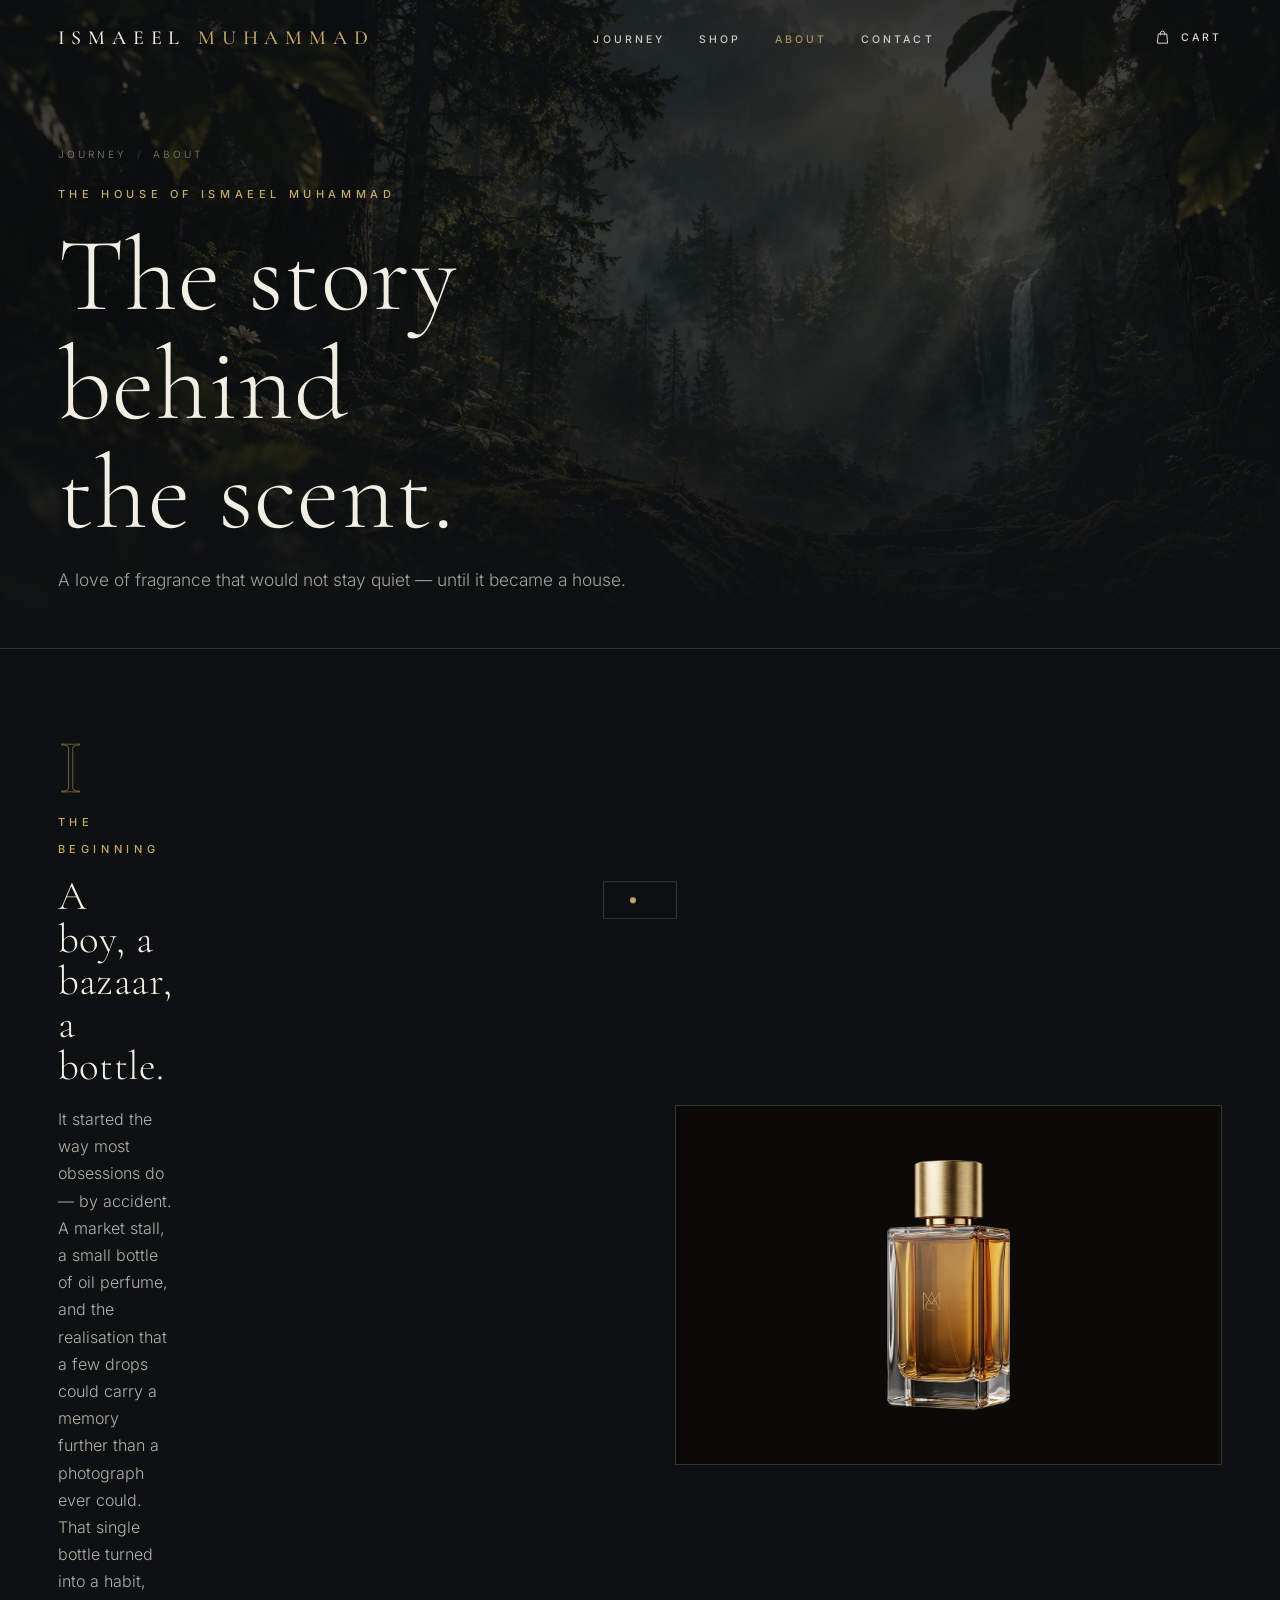
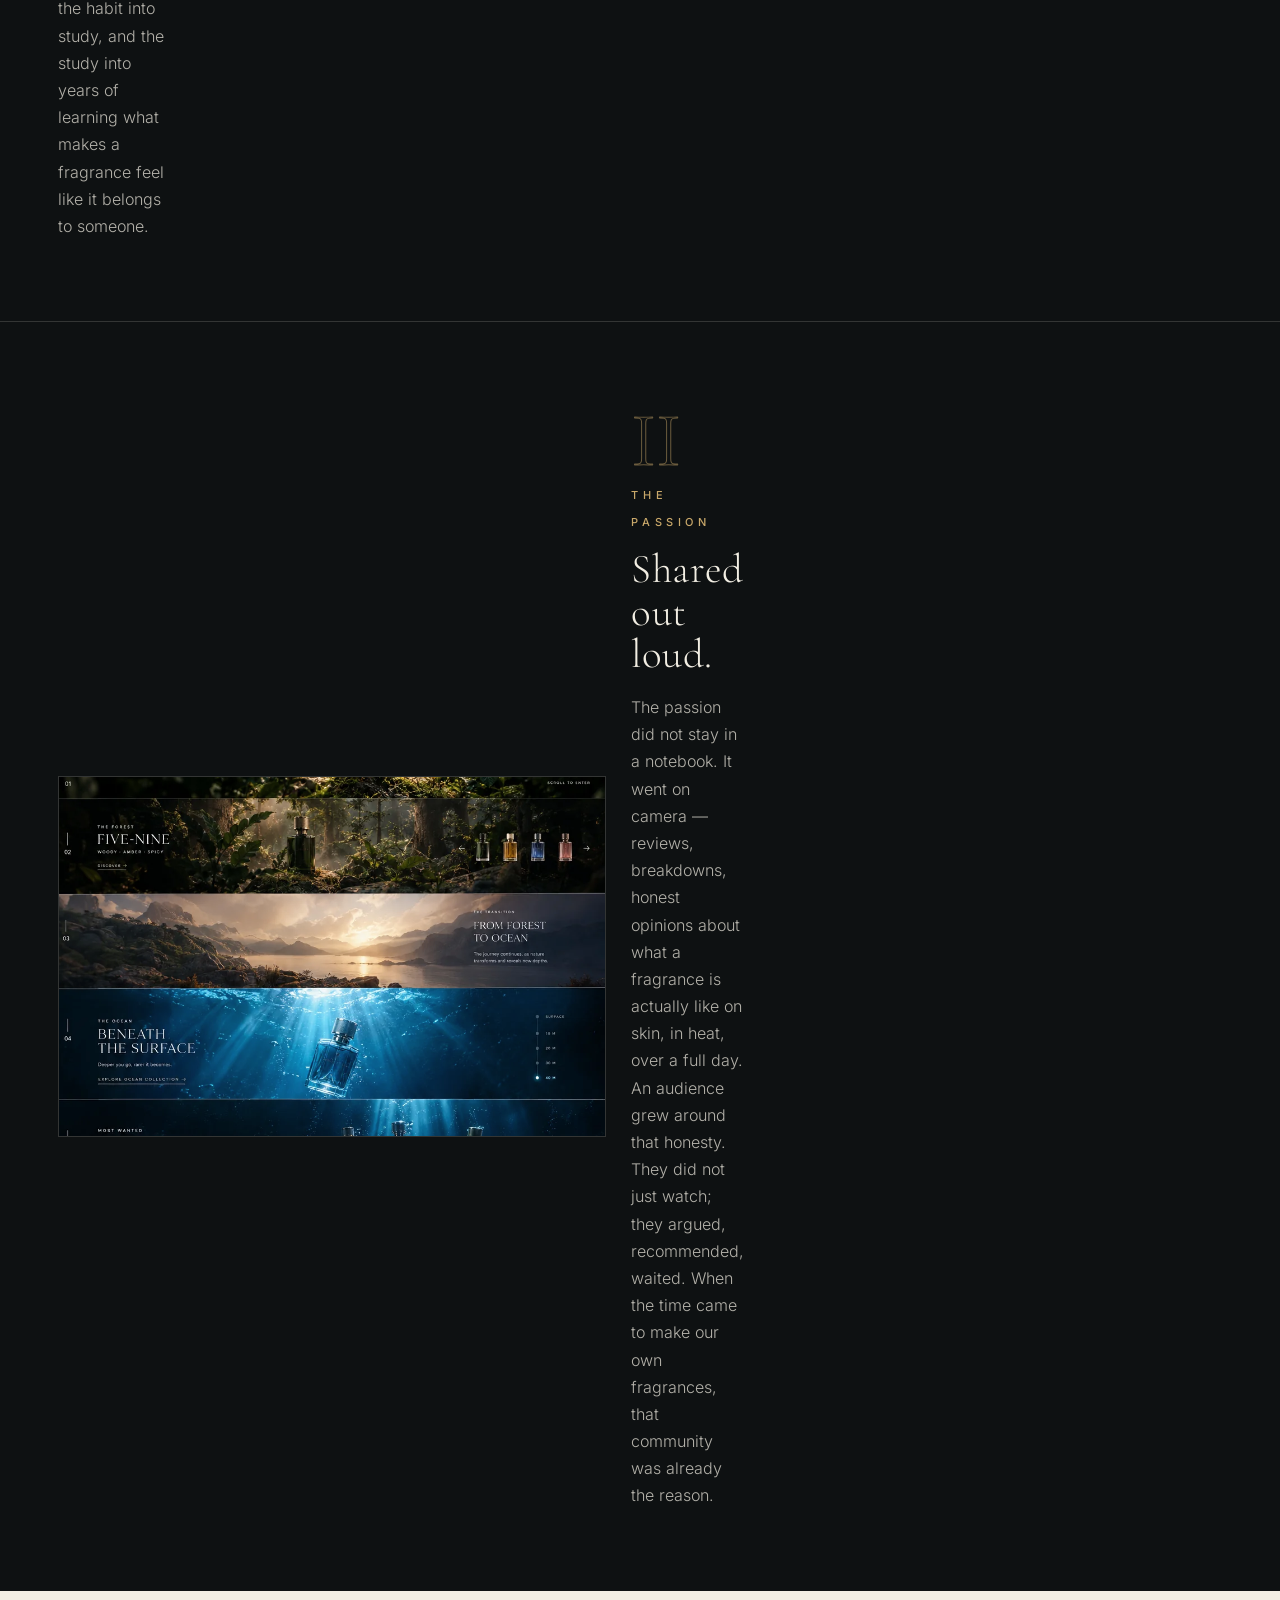
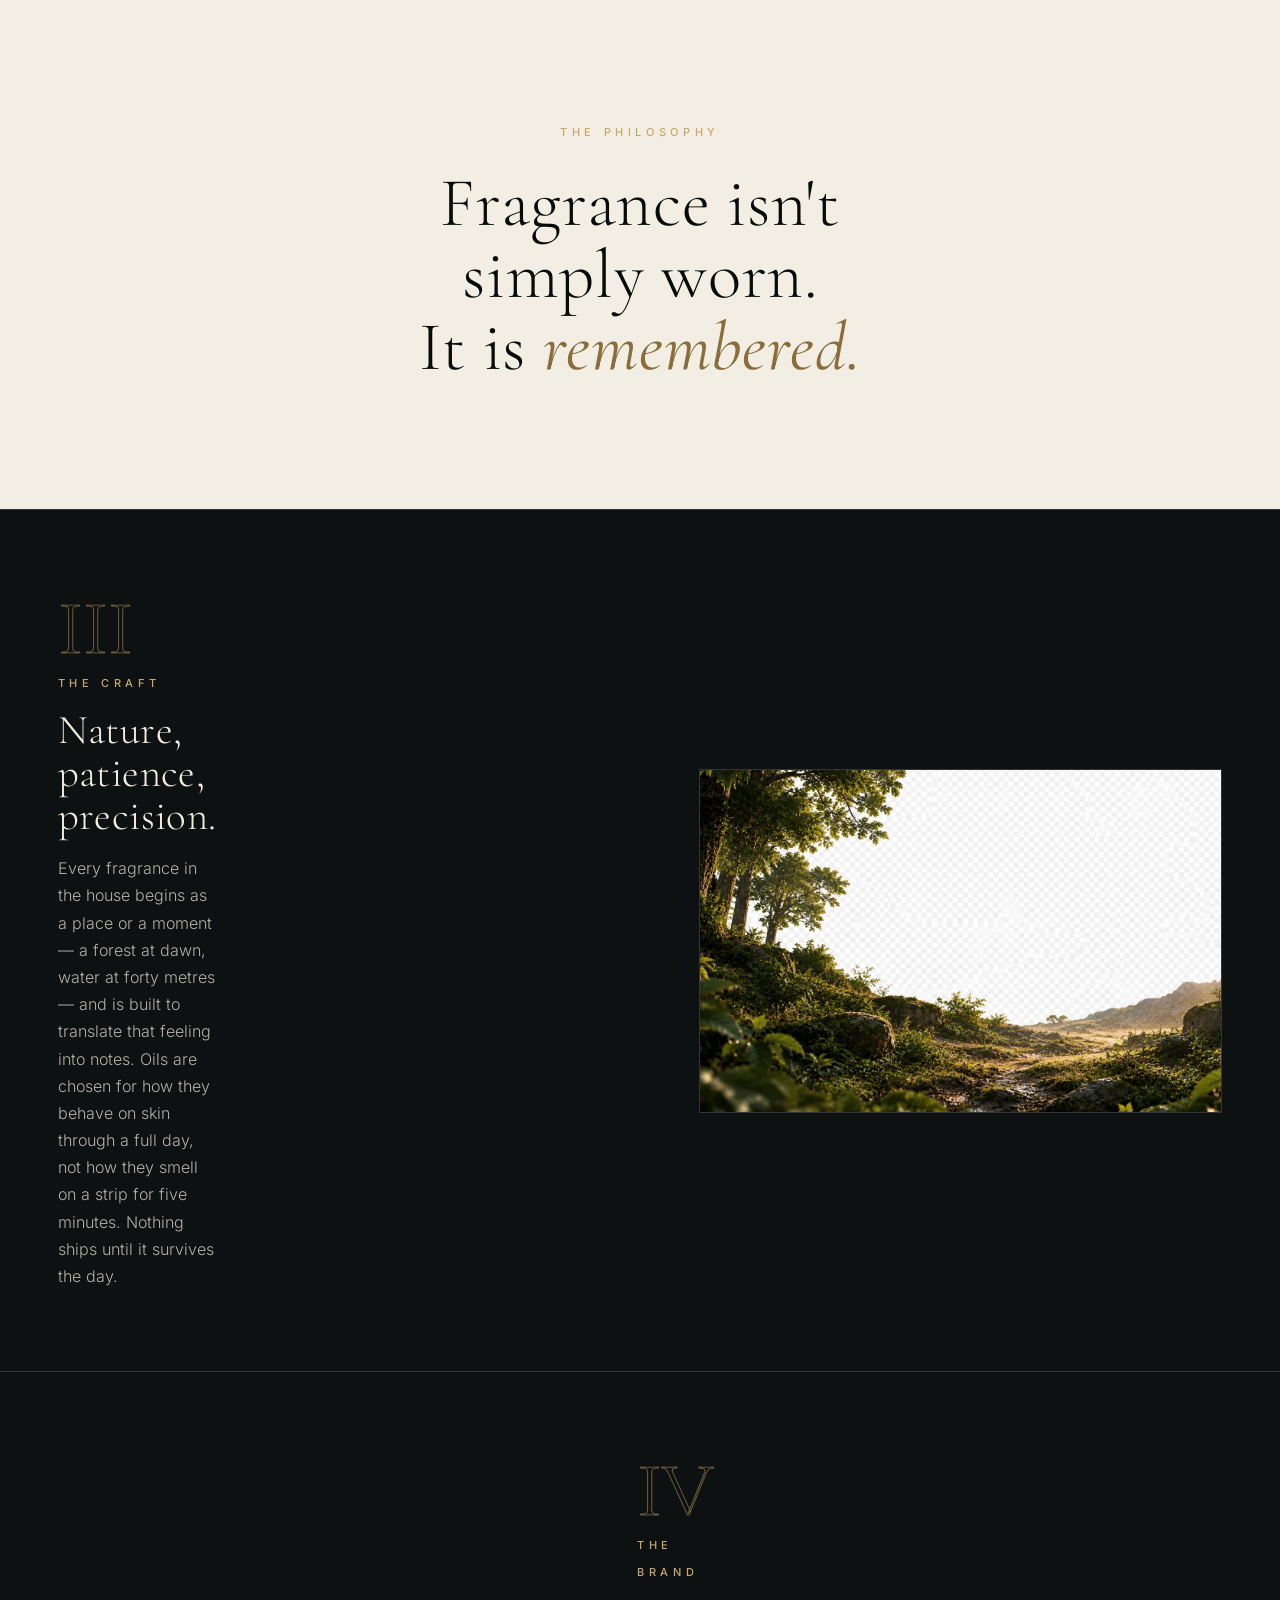
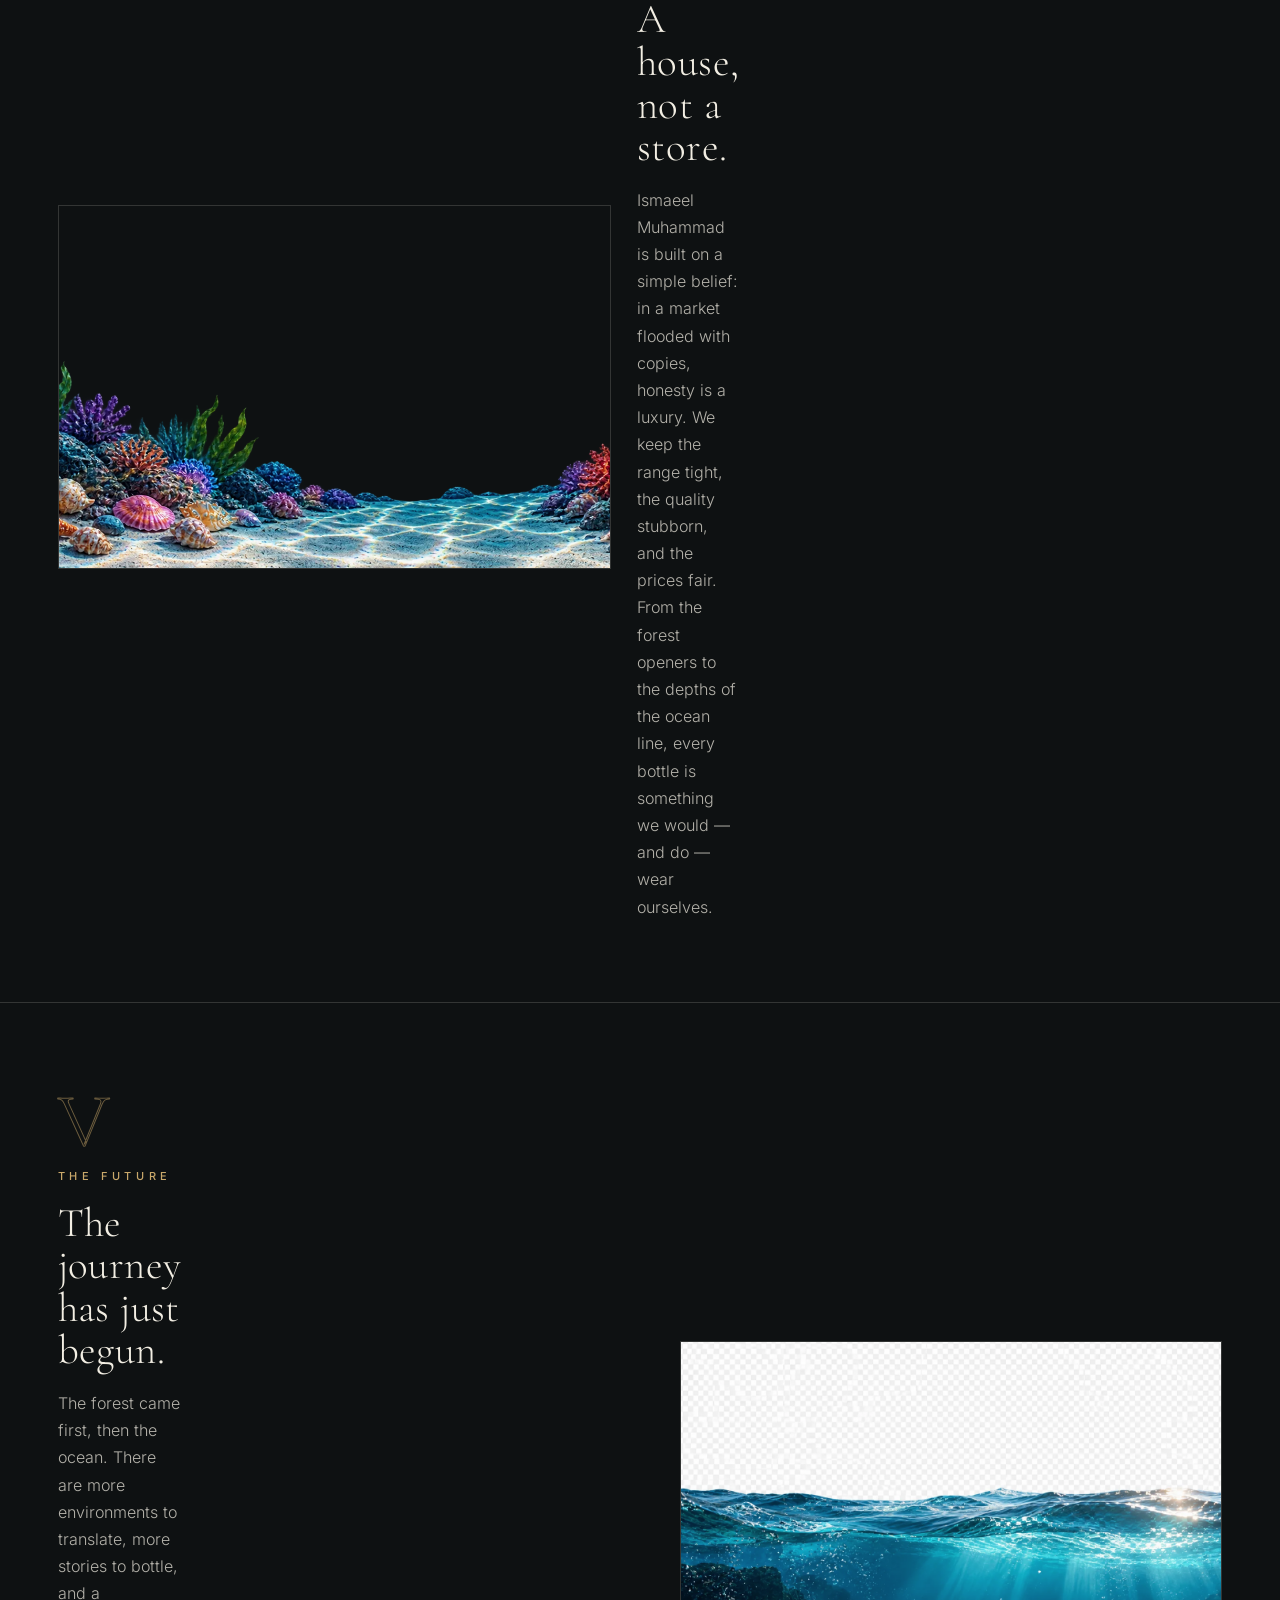
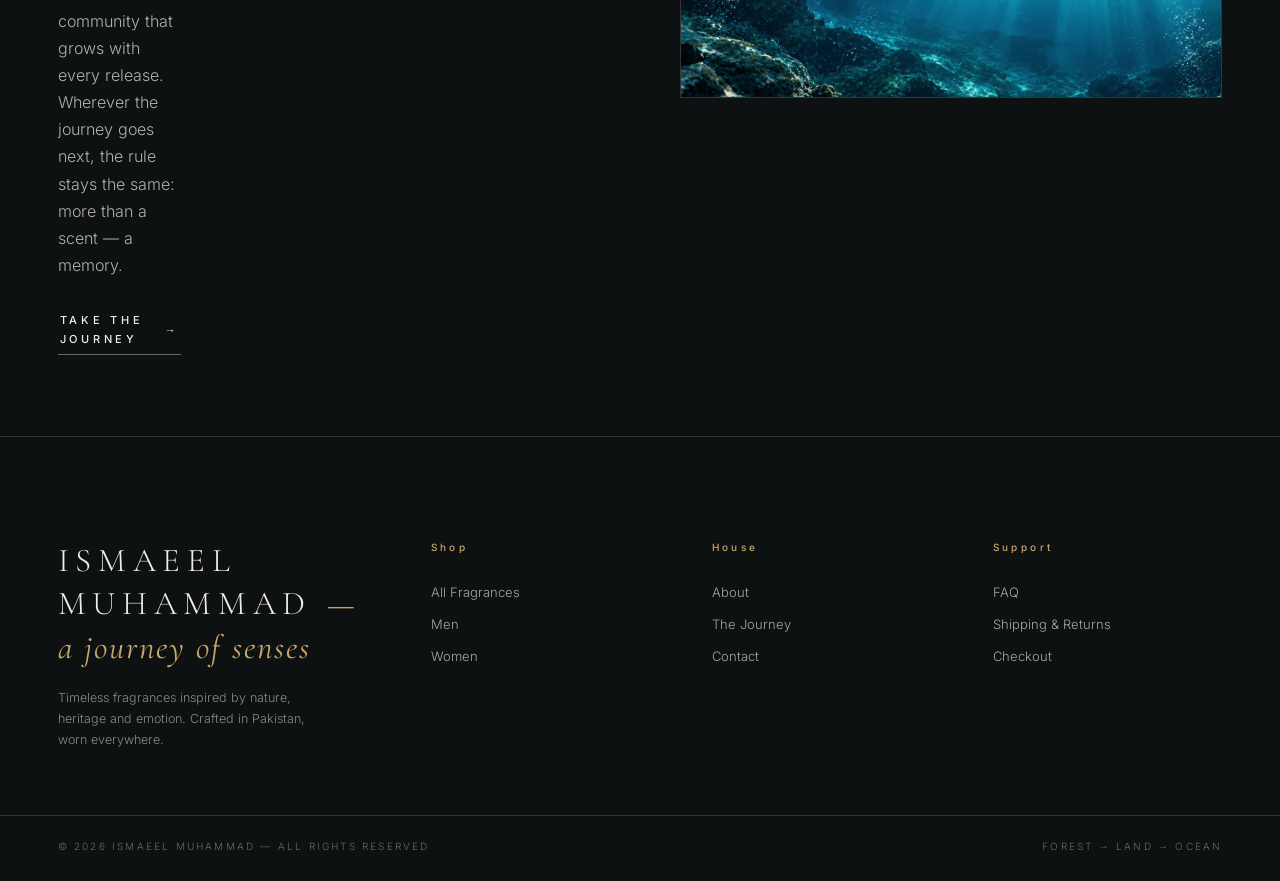
==== commit 86368d7c: "Journey v2: layered leaves, the shore, rising water, sea bed — remove extra data - Hero & forest: 4-" ====
--- a/about.html
+++ b/about.html
@@ -59,11 +59,11 @@
       <div class="chapter__copy" data-reveal style="--d:.1s">
         <span class="eyebrow">The Beginning</span>
         <h3 class="display">A boy, a bazaar, a bottle.</h3>
-        <p>It started the way most obsessions do — by accident. A market stall, a modest attar, and the realisation that a few drops of oil could carry a memory further than a photograph ever could. That single bottle turned into a habit, the habit into study, and the study into years of learning what makes a fragrance feel like it belongs to someone.</p>
+        <p>It started the way most obsessions do — by accident. A market stall, a small bottle of oil perfume, and the realisation that a few drops could carry a memory further than a photograph ever could. That single bottle turned into a habit, the habit into study, and the study into years of learning what makes a fragrance feel like it belongs to someone.</p>
       </div>
     </div>
     <div class="chapter__media" data-reveal style="--d:.15s">
-      <img src="assets/img/bottles/attar.webp" alt="A traditional attar bottle" style="object-fit:contain;background:#0c0a06;padding:8%;object-position:center">
+      <img src="assets/img/bottles/five-nine.webp" alt="The first bottle — Five-Nine" style="object-fit:contain;background:#0c0a06;padding:10% 26%;object-position:center">
     </div>
   </section>
 
@@ -109,7 +109,7 @@
       <div class="chapter__copy" data-reveal style="--d:.1s">
         <span class="eyebrow">The Brand</span>
         <h3 class="display">A house, not a store.</h3>
-        <p>Ismaeel Muhammad is built on a simple belief: in a market flooded with copies, honesty is a luxury. We keep the range tight, the quality stubborn, and the prices fair. From Eau de Parfums to traditional attars, every bottle is something we would — and do — wear ourselves.</p>
+        <p>Ismaeel Muhammad is built on a simple belief: in a market flooded with copies, honesty is a luxury. We keep the range tight, the quality stubborn, and the prices fair. From the forest openers to the depths of the ocean line, every bottle is something we would — and do — wear ourselves.</p>
       </div>
     </div>
   </section>
@@ -143,7 +143,6 @@
         <li><a href="shop.html">All Fragrances</a></li>
         <li><a href="shop.html?cat=men">Men</a></li>
         <li><a href="shop.html?cat=women">Women</a></li>
-        <li><a href="shop.html?cat=attars">Attars</a></li>
       </ul>
     </div>
     <div>
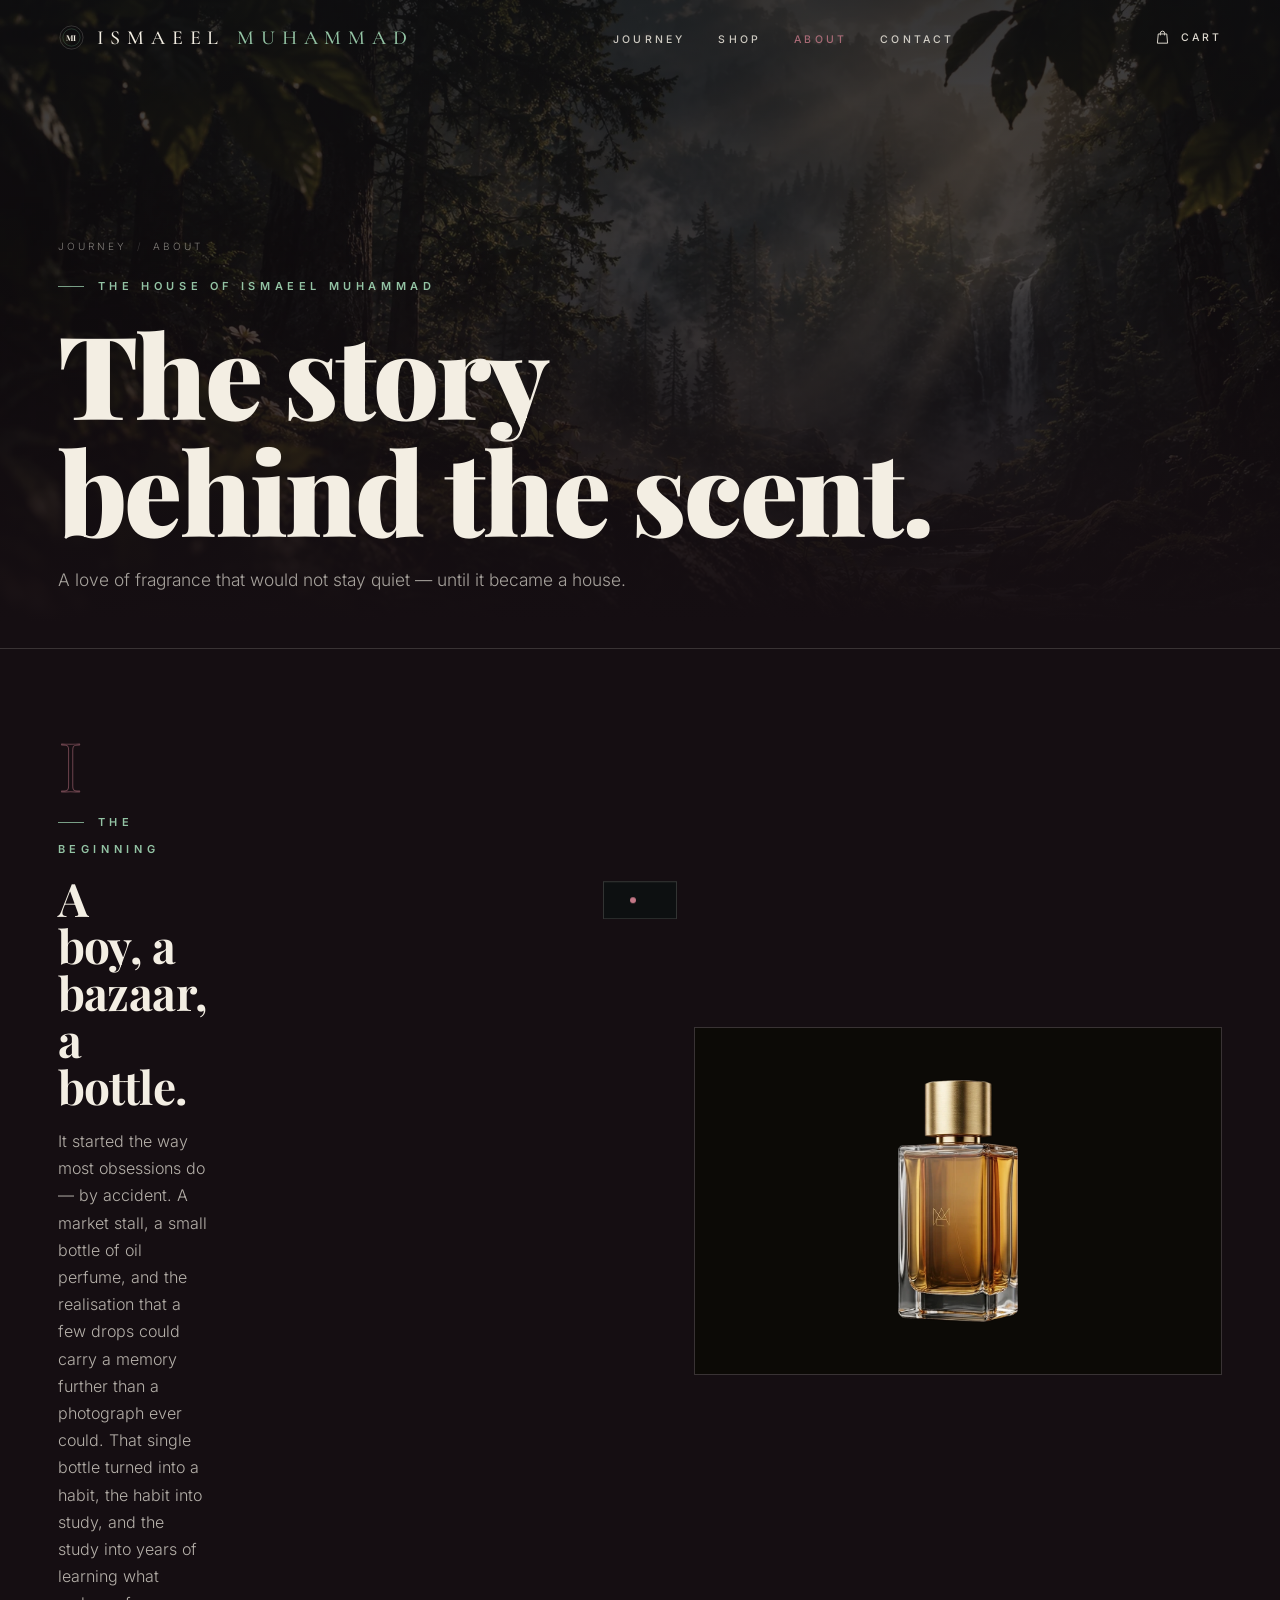
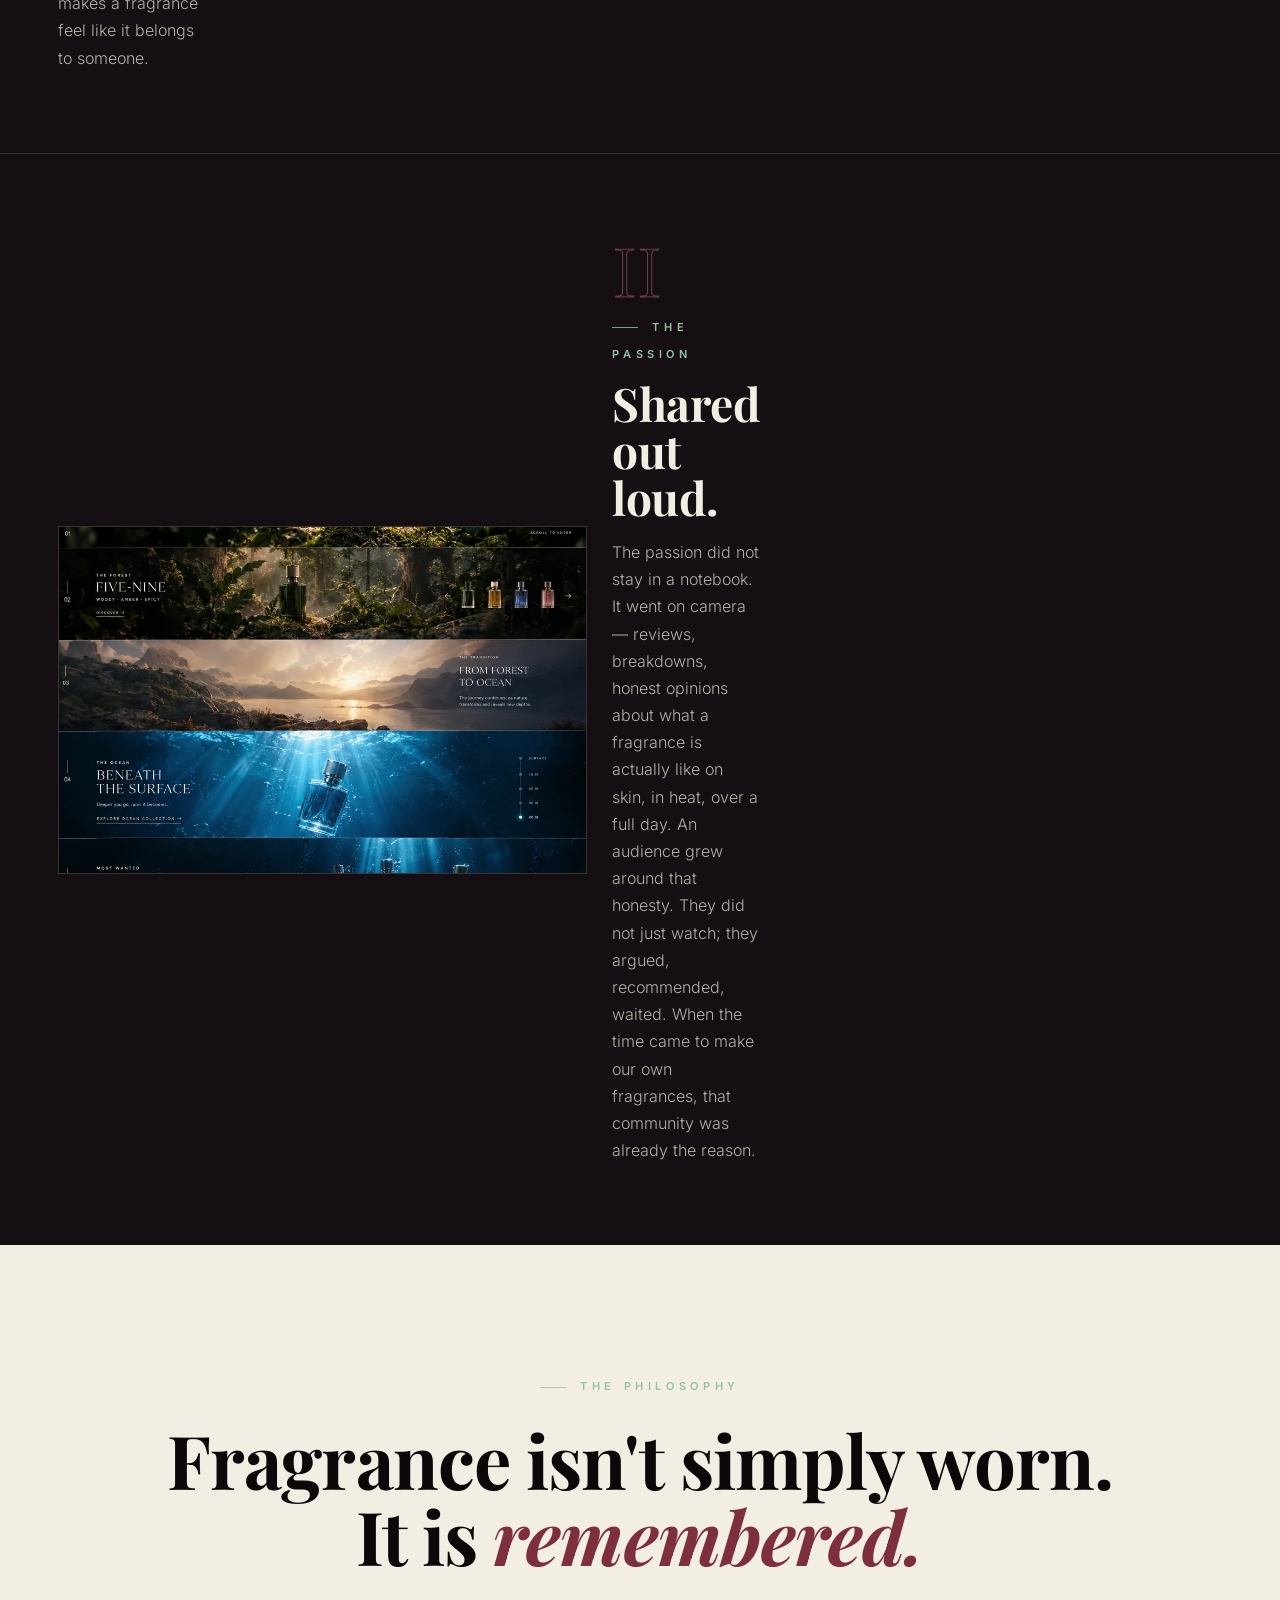
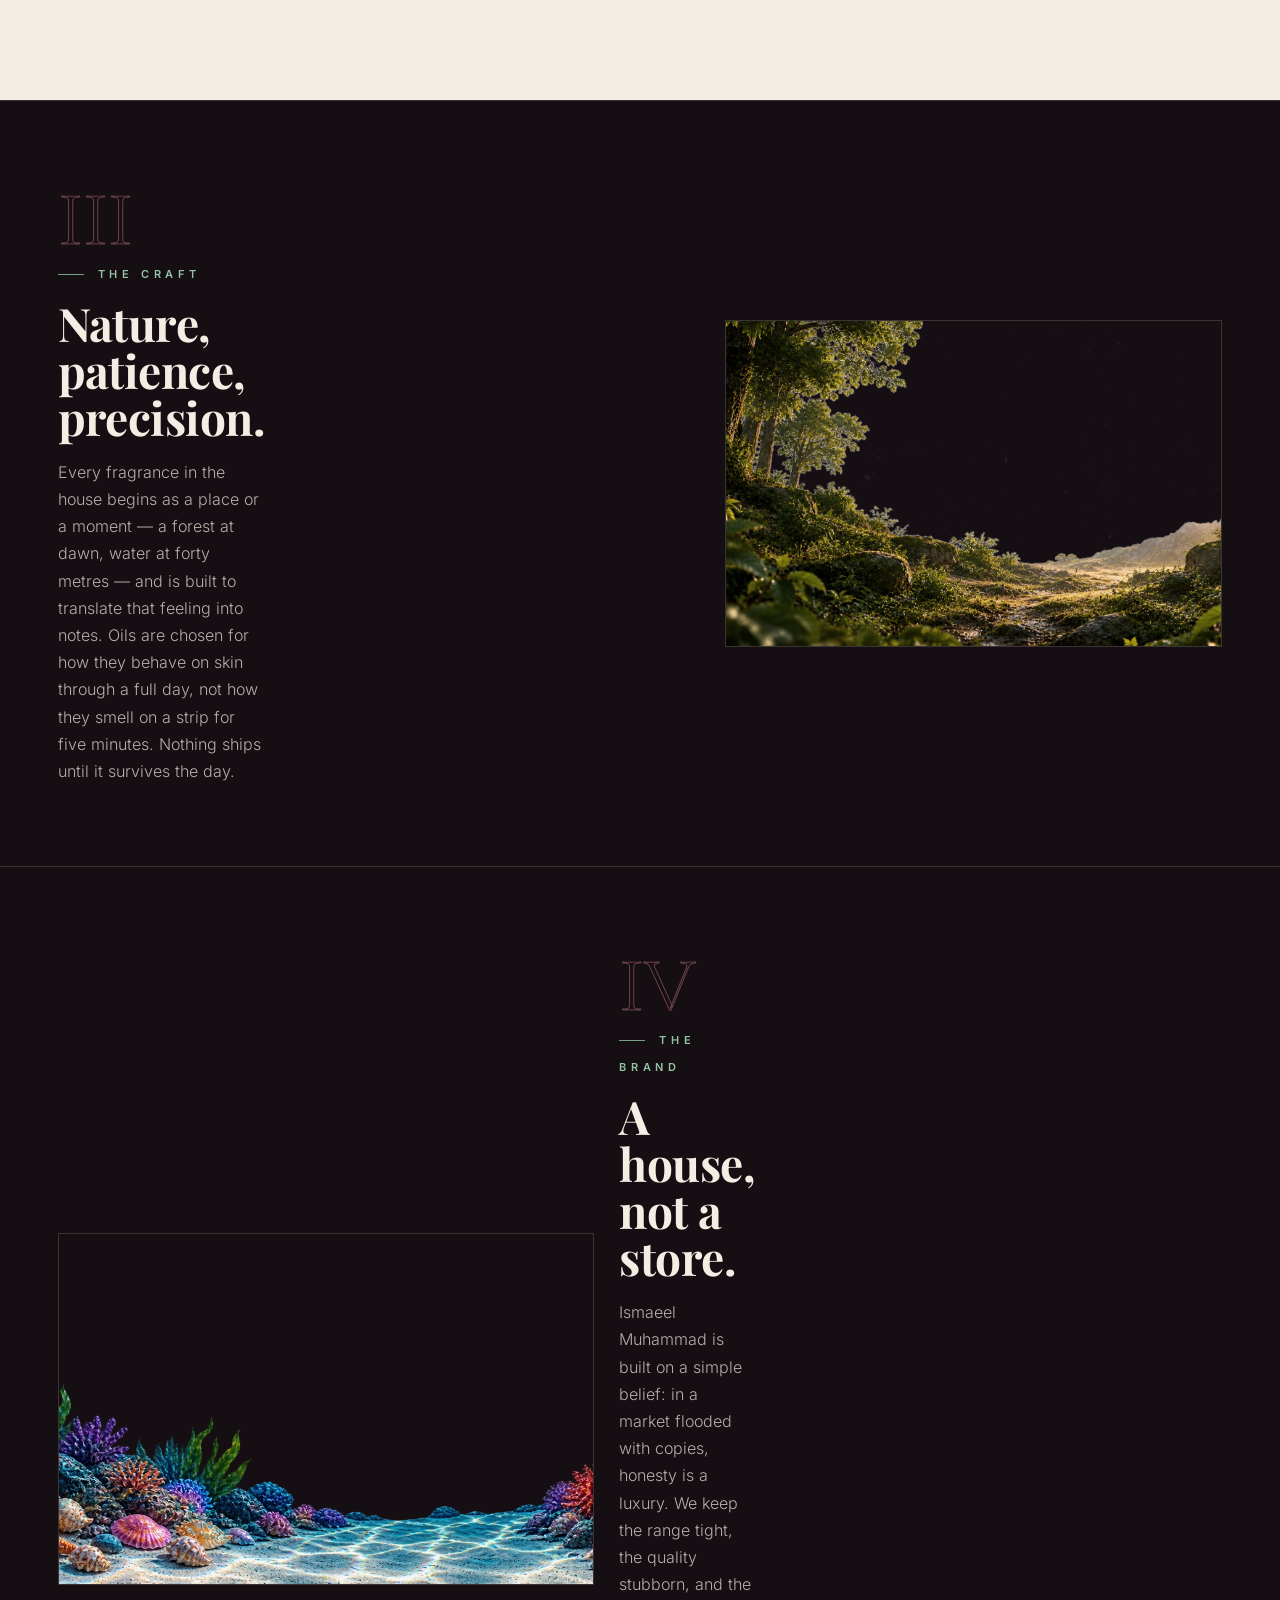
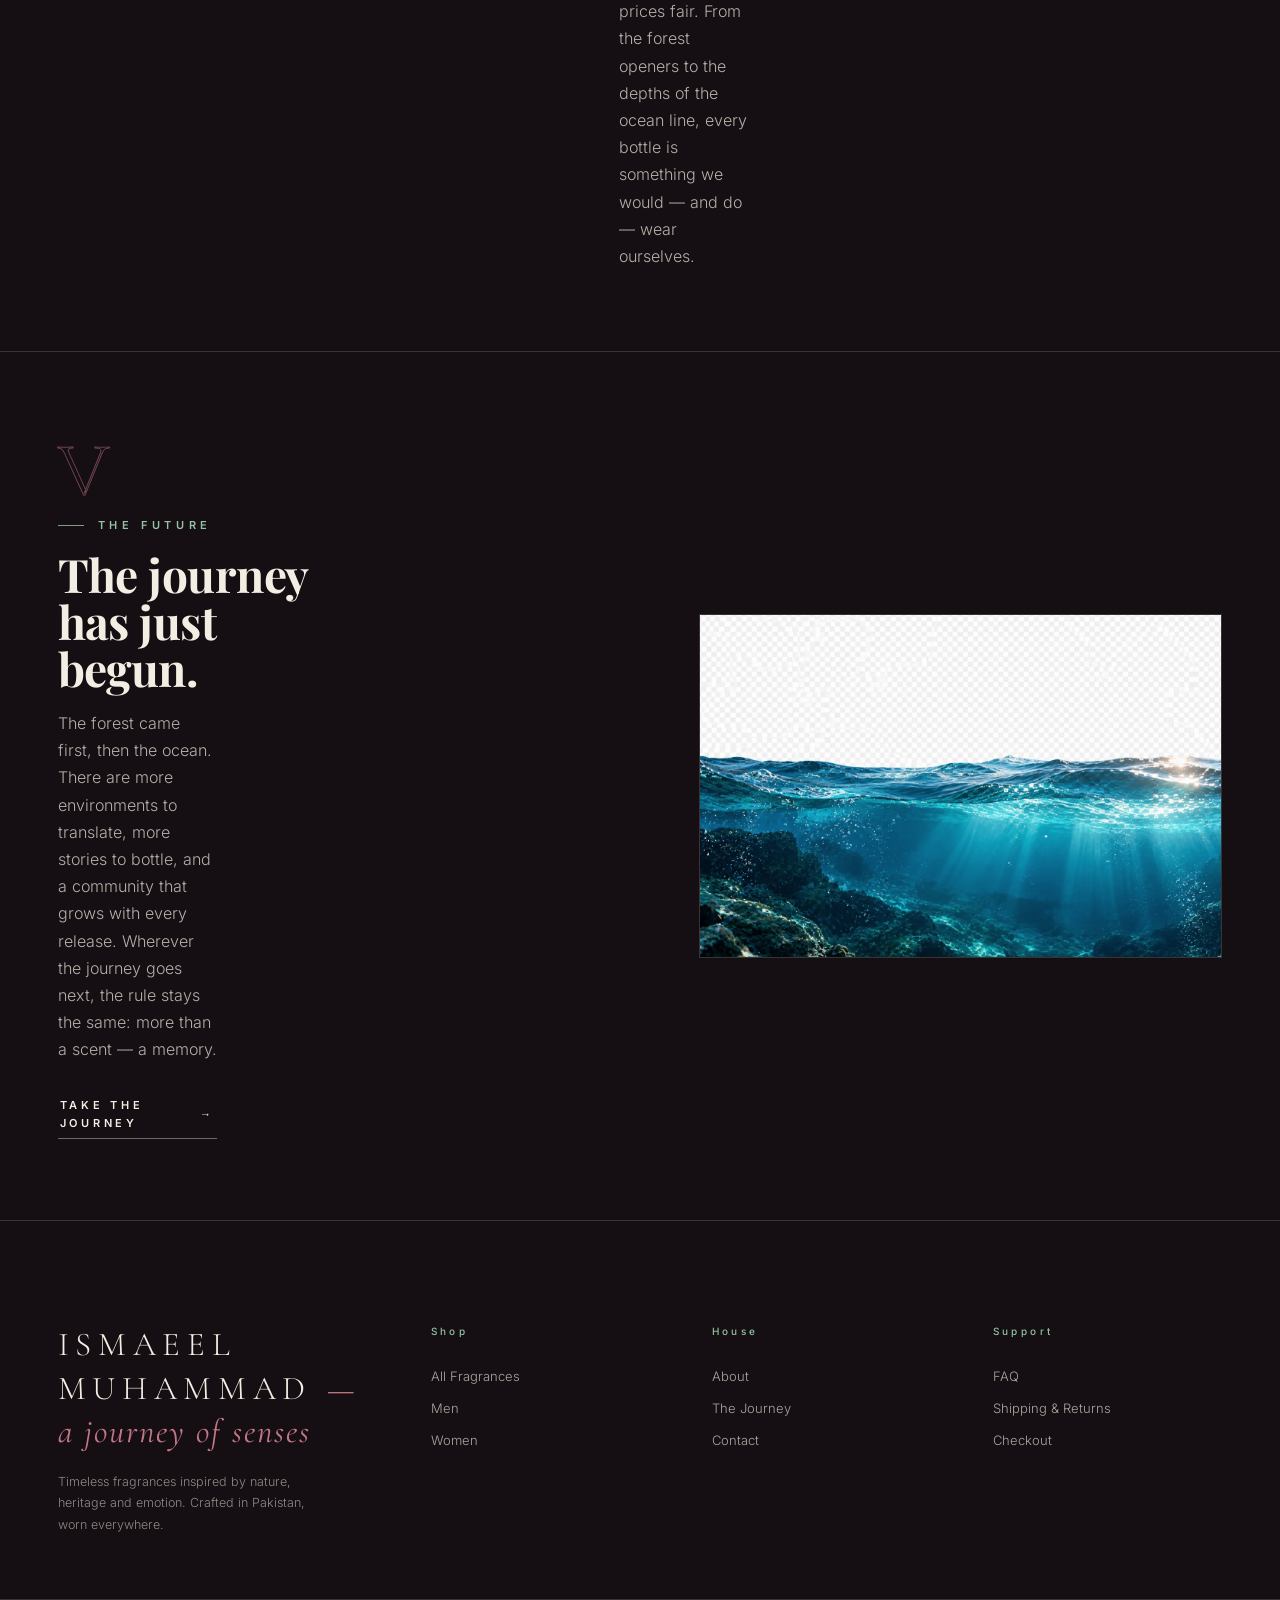
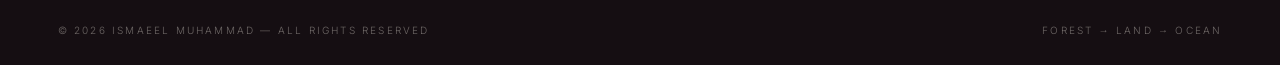
==== commit 9198293f: "v11 — maroon & green theme, Muhammad Ismael crest opening, racing-game fragrance pickers - theme: ma" ====
--- a/about.html
+++ b/about.html
@@ -17,7 +17,7 @@
 </div>
 
 <nav class="nav" aria-label="Main">
-  <a class="nav__logo" href="index.html">Ismaeel <em>Muhammad</em></a>
+  <a class="nav__logo" href="index.html"><svg class="nav__mark" viewBox="0 0 64 64" aria-hidden="true"><circle cx="32" cy="32" r="27.5" fill="none" stroke="currentColor" opacity=".4"/><circle cx="32" cy="32" r="20.5" fill="none" stroke="#6fae87" opacity=".6"/><text x="32" y="39.5" text-anchor="middle">MI</text></svg>Ismaeel <em>Muhammad</em></a>
   <ul class="nav__links">
     <li><a href="index.html" data-nav="journey">Journey</a></li>
     <li><a href="shop.html" data-nav="shop">Shop</a></li>
--- a/assets/css/base.css
+++ b/assets/css/base.css
@@ -2,6 +2,9 @@
    ISMAEEL MUHAMMAD — base design system
    ============================================================ */
 
+@font-face { font-family:'Playfair Display'; src:url('../fonts/playfair-display-latin-700-normal.woff2') format('woff2'); font-weight:700; font-style:normal; font-display:swap; }
+@font-face { font-family:'Playfair Display'; src:url('../fonts/playfair-display-latin-900-normal.woff2') format('woff2'); font-weight:900; font-style:normal; font-display:swap; }
+@font-face { font-family:'Playfair Display'; src:url('../fonts/playfair-display-latin-700-italic.woff2') format('woff2'); font-weight:700; font-style:italic; font-display:swap; }
 @font-face { font-family:'Cormorant Garamond'; src:url('../fonts/cormorant-garamond-latin-300-normal.woff2') format('woff2'); font-weight:300; font-style:normal; font-display:swap; }
 @font-face { font-family:'Cormorant Garamond'; src:url('../fonts/cormorant-garamond-latin-400-normal.woff2') format('woff2'); font-weight:400; font-style:normal; font-display:swap; }
 @font-face { font-family:'Cormorant Garamond'; src:url('../fonts/cormorant-garamond-latin-500-normal.woff2') format('woff2'); font-weight:500; font-style:normal; font-display:swap; }
@@ -17,17 +20,25 @@
   --serif:'Cormorant Garamond', Georgia, 'Times New Roman', serif;
   --sans:'Inter', -apple-system, 'Segoe UI', Helvetica, Arial, sans-serif;
 
-  --ink:#070b08;
-  --paper:#f2eee3;
-  --paper-dim:#d9d4c5;
-  --charcoal:#0e1112;
-  --charcoal-2:#16191a;
+  --ink:#0c0709;
+  --paper:#f3eee3;
+  --paper-dim:#d8d2c4;
+  --charcoal:#150e12;
+  --charcoal-2:#1d1418;
 
   --forest-1:#07130d; --forest-2:#18291c; --forest-3:#405b42;
   --ocean-1:#0a2330;  --ocean-2:#063e59;  --ocean-3:#087c9c;
   --deep:#030d16;
   --sand:#c5c4b5; --stone:#87908a;
-  --gold:#c9a86a; --gold-soft:rgba(201,168,106,.55);
+
+  /* the house theme — maroon & green. --maroon-2 / --maroon-soft carry the
+     old gold accent roles; --green-2 is the theme's second voice */
+  --maroon:#7d2f3f;
+  --maroon-2:#c47887;
+  --maroon-soft:rgba(196,120,135,.5);
+  --green:#2e5c44;
+  --green-2:#93c3a4;
+  --green-soft:rgba(147,195,164,.5);
   --mist:rgba(214,226,214,.16);
 
   --line:rgba(242,238,227,.16);
@@ -60,22 +71,27 @@
 a{ color:inherit; text-decoration:none; }
 button{ font-family:inherit; color:inherit; background:none; border:0; cursor:pointer; }
 input,textarea,select{ font-family:inherit; font-size:inherit; }
-::selection{ background:var(--gold); color:#100c04; }
-
-:focus-visible{ outline:1.5px solid var(--gold); outline-offset:3px; border-radius:2px; }
+::selection{ background:var(--maroon); color:#f6e9d8; }
+
+:focus-visible{ outline:1.5px solid var(--green-2); outline-offset:3px; border-radius:2px; }
 
 /* ---------- typography ---------- */
 .display{
-  font-family:var(--serif); font-weight:300;
-  line-height:1.04; letter-spacing:.01em;
+  font-family:'Playfair Display', var(--serif); font-weight:700;
+  line-height:1.02; letter-spacing:-.012em;
   text-wrap:balance;
 }
-h1.display{ font-size:clamp(44px,8.2vw,124px); }
-h2.display{ font-size:clamp(34px,5.4vw,76px); }
-h3.display{ font-size:clamp(26px,3.2vw,44px); }
+.display em{ font-style:italic; }
+h1.display{ font-size:clamp(52px,9vw,148px); font-weight:900; letter-spacing:-.02em; }
+h2.display{ font-size:clamp(36px,5.8vw,84px); }
+h3.display{ font-size:clamp(28px,3.6vw,50px); }
 .eyebrow{
-  font-family:var(--sans); font-size:11px; font-weight:500;
-  letter-spacing:.42em; text-transform:uppercase; color:var(--gold);
+  font-family:var(--sans); font-size:11px; font-weight:600;
+  letter-spacing:.42em; text-transform:uppercase; color:var(--green-2);
+}
+.eyebrow::before{
+  content:''; display:inline-block; width:26px; height:1px;
+  background:var(--green-2); margin-right:14px; vertical-align:middle; opacity:.8;
 }
 .label{
   font-size:11px; font-weight:500; letter-spacing:.34em; text-transform:uppercase;
@@ -92,7 +108,7 @@
 /* ---------- buttons ---------- */
 .btn{
   position:relative; display:inline-flex; align-items:center; gap:14px;
-  font-size:11px; font-weight:500; letter-spacing:.34em; text-transform:uppercase;
+  font-size:11px; font-weight:600; letter-spacing:.34em; text-transform:uppercase;
   color:var(--paper); padding:6px 2px;
   transition:color .45s var(--ease);
 }
@@ -103,7 +119,7 @@
   transform:scaleX(1); transform-origin:right;
   transition:transform .55s var(--ease), opacity .4s;
 }
-.btn:hover{ color:var(--gold); }
+.btn:hover{ color:var(--maroon-2); }
 .btn:hover::after{ transform:scaleX(.35); opacity:.9; }
 .btn:hover .arr{ transform:translateX(8px); }
 
@@ -116,8 +132,8 @@
   transition:background .5s var(--ease), border-color .5s var(--ease), color .5s var(--ease);
 }
 .btn-solid:hover{ background:var(--paper); color:var(--ink); border-color:var(--paper); }
-.btn-solid.gold{ border-color:var(--gold-soft); color:var(--gold); }
-.btn-solid.gold:hover{ background:var(--gold); border-color:var(--gold); color:#171004; }
+.btn-solid.maroon{ border-color:var(--maroon-soft); color:var(--maroon-2); }
+.btn-solid.maroon:hover{ background:var(--maroon); border-color:var(--maroon); color:#f6e9d8; }
 .btn-solid:disabled{ opacity:.4; pointer-events:none; }
 
 /* ---------- reveal on scroll (applied only when JS allows) ---------- */
@@ -152,8 +168,14 @@
   font-family:var(--serif); font-weight:500;
   font-size:clamp(15px,1.6vw,20px); letter-spacing:.34em; text-transform:uppercase;
   white-space:nowrap;
-}
-.nav__logo em{ font-style:normal; color:var(--gold); }
+  display:inline-flex; align-items:center; gap:12px;
+}
+.nav__logo em{ font-style:normal; color:var(--green-2); }
+.nav__mark{ width:27px; height:27px; flex:none; }
+.nav__mark text{
+  font-family:'Playfair Display', Georgia, serif; font-weight:700;
+  font-size:19px; fill:currentColor; letter-spacing:.5px;
+}
 .nav__links{ display:flex; gap:clamp(18px,2.6vw,40px); list-style:none; }
 .nav__links a{
   position:relative; font-size:10.5px; font-weight:500;
@@ -162,10 +184,10 @@
 }
 .nav__links a::after{
   content:''; position:absolute; left:0; bottom:0; width:100%; height:1px;
-  background:var(--gold); transform:scaleX(0); transform-origin:left;
+  background:var(--maroon-2); transform:scaleX(0); transform-origin:left;
   transition:transform .45s var(--ease);
 }
-.nav__links a:hover{ opacity:1; color:var(--gold); }
+.nav__links a:hover{ opacity:1; color:var(--maroon-2); }
 .nav__links a:hover::after{ transform:scaleX(1); }
 .nav__right{ display:flex; align-items:center; gap:clamp(14px,2vw,26px); }
 
@@ -174,12 +196,12 @@
   font-size:10.5px; font-weight:500; letter-spacing:.3em; text-transform:uppercase;
   opacity:.9; transition:color .4s;
 }
-.cart-btn:hover{ color:var(--gold); }
+.cart-btn:hover{ color:var(--maroon-2); }
 .cart-btn svg{ width:17px; height:17px; }
 .cart-count{
   min-width:18px; height:18px; padding:0 4px; border-radius:9px;
   display:inline-flex; align-items:center; justify-content:center;
-  background:var(--gold); color:#171004;
+  background:var(--maroon); color:#f6e9d8;
   font-size:10px; font-weight:600; letter-spacing:0;
 }
 .cart-count[data-empty="1"]{ display:none; }
@@ -207,7 +229,7 @@
   display:flex; justify-content:space-between; align-items:baseline;
   transform:translateY(18px); opacity:0; transition:transform .6s var(--ease), opacity .6s;
 }
-.mobile-menu a .no{ font-family:var(--sans); font-size:11px; letter-spacing:.3em; color:var(--gold); }
+.mobile-menu a .no{ font-family:var(--sans); font-size:11px; letter-spacing:.3em; color:var(--maroon-2); }
 body.menu-open .mobile-menu a{ transform:none; opacity:1; }
 body.menu-open .mobile-menu a:nth-child(1){ transition-delay:.08s }
 body.menu-open .mobile-menu a:nth-child(2){ transition-delay:.14s }
@@ -245,7 +267,7 @@
 .progressbar{
   position:fixed; top:0; left:0; height:2px; width:100%; z-index:300;
   transform-origin:left; transform:scaleX(0);
-  background:linear-gradient(90deg, var(--forest-3), var(--gold), var(--ocean-3));
+  background:linear-gradient(90deg, var(--green), var(--green-2) 34%, var(--maroon-2) 68%, var(--maroon));
 }
 
 /* ============================================================
@@ -280,8 +302,8 @@
 .pcard:hover .pcard__glow{ opacity:1; }
 .pcard__badge{
   position:absolute; top:14px; left:14px; z-index:2;
-  font-size:9px; letter-spacing:.3em; font-weight:500; color:var(--gold);
-  border:1px solid var(--gold-soft); padding:6px 10px 5px;
+  font-size:9px; letter-spacing:.3em; font-weight:500; color:var(--maroon-2);
+  border:1px solid var(--maroon-soft); padding:6px 10px 5px;
   background:rgba(7,11,8,.35); backdrop-filter:blur(6px);
 }
 .pcard__actions{
@@ -298,14 +320,14 @@
   transition:background .4s, color .4s, border-color .4s;
 }
 .chip-btn:hover{ background:var(--paper); color:var(--ink); border-color:var(--paper); }
-.chip-btn.is-on{ border-color:var(--gold); color:var(--gold); }
+.chip-btn.is-on{ border-color:var(--maroon-2); color:var(--maroon-2); }
 .pcard__info{ padding:18px 2px 0; }
 .pcard__name{
   font-family:var(--serif); font-weight:500; font-size:21px; letter-spacing:.08em;
 }
 .pcard__family{ font-size:9.5px; letter-spacing:.3em; color:rgba(242,238,227,.5); margin-top:5px; }
 .pcard__row{ display:flex; justify-content:space-between; align-items:baseline; margin-top:10px; }
-.pcard__price{ font-size:13px; font-weight:500; letter-spacing:.06em; color:var(--gold); }
+.pcard__price{ font-size:13px; font-weight:500; letter-spacing:.06em; color:var(--maroon-2); }
 .pcard__stars{ font-size:10px; letter-spacing:.18em; color:rgba(242,238,227,.55); }
 
 /* ============================================================
@@ -334,7 +356,7 @@
 }
 .cart__title{ font-family:var(--serif); font-size:22px; letter-spacing:.14em; font-weight:500; }
 .cart__close{ font-size:10px; letter-spacing:.3em; opacity:.7; padding:8px; }
-.cart__close:hover{ color:var(--gold); opacity:1; }
+.cart__close:hover{ color:var(--maroon-2); opacity:1; }
 .cart__body{ flex:1; overflow-y:auto; padding:10px 28px; }
 .cart__empty{ text-align:center; padding:70px 10px; color:rgba(242,238,227,.55); }
 .cart__empty .display{ font-size:26px; color:var(--paper); margin-bottom:10px; }
@@ -353,9 +375,9 @@
 .citem__ctrl{ display:flex; align-items:center; gap:10px; margin-top:10px; }
 .qty{ display:inline-flex; align-items:center; border:1px solid var(--line); }
 .qty button{ width:26px; height:26px; font-size:14px; line-height:1; opacity:.8; }
-.qty button:hover{ color:var(--gold); opacity:1; }
+.qty button:hover{ color:var(--maroon-2); opacity:1; }
 .qty span{ min-width:26px; text-align:center; font-size:12px; }
-.citem__price{ font-size:13px; color:var(--gold); font-weight:500; white-space:nowrap; }
+.citem__price{ font-size:13px; color:var(--maroon-2); font-weight:500; white-space:nowrap; }
 .citem__rm{ font-size:9.5px; letter-spacing:.2em; opacity:.5; margin-top:8px; display:block; }
 .citem__rm:hover{ color:#e08f8f; opacity:1; }
 
@@ -378,7 +400,7 @@
   max-width:90vw; white-space:nowrap; overflow:hidden; text-overflow:ellipsis;
 }
 .toast.show{ transform:translate(-50%, 0); }
-.toast .dot{ width:6px; height:6px; border-radius:50%; background:var(--gold); flex:none; }
+.toast .dot{ width:6px; height:6px; border-radius:50%; background:var(--maroon-2); flex:none; }
 
 /* ============================================================
    FOOTER
@@ -392,9 +414,9 @@
   font-family:var(--serif); font-weight:300; letter-spacing:.2em;
   font-size:clamp(24px,2.6vw,38px); line-height:1.3; text-transform:uppercase;
 }
-.footer__word em{ font-style:italic; color:var(--gold); letter-spacing:.06em; text-transform:none; }
+.footer__word em{ font-style:italic; color:var(--maroon-2); letter-spacing:.06em; text-transform:none; }
 .footer__tag{ margin-top:18px; font-size:12.5px; color:rgba(242,238,227,.55); max-width:34ch; }
-.footer h4{ font-size:10px; letter-spacing:.34em; font-weight:500; color:var(--gold); margin-bottom:20px; }
+.footer h4{ font-size:10px; letter-spacing:.34em; font-weight:500; color:var(--green-2); margin-bottom:20px; }
 .footer ul{ list-style:none; }
 .footer ul a{
   display:inline-block; font-size:13px; color:rgba(242,238,227,.68);
@@ -407,7 +429,7 @@
   font-size:12px; letter-spacing:.08em; padding:11px 0; outline:none;
 }
 .news input::placeholder{ color:rgba(242,238,227,.35); }
-.news button{ font-size:10px; letter-spacing:.26em; color:var(--gold); padding:0 4px; }
+.news button{ font-size:10px; letter-spacing:.26em; color:var(--green-2); padding:0 4px; }
 .news button:hover{ text-decoration:underline; }
 .footer__bottom{
   display:flex; flex-wrap:wrap; gap:14px; justify-content:space-between; align-items:center;
@@ -428,7 +450,7 @@
   font-size:clamp(15px,2.4vw,24px); padding-left:.5em; text-align:center;
 }
 .veil__bar{ width:min(200px,40vw); height:1px; background:var(--line); overflow:hidden; }
-.veil__bar i{ display:block; height:100%; width:100%; background:var(--gold); transform:translateX(-100%); animation:veilload 1.4s var(--ease) forwards; }
+.veil__bar i{ display:block; height:100%; width:100%; background:linear-gradient(90deg, var(--green-2), var(--maroon-2)); transform:translateX(-100%); animation:veilload 1.4s var(--ease) forwards; }
 @keyframes veilload{ to{ transform:none; } }
 
 @media (prefers-reduced-motion:reduce){
--- a/assets/css/pages.css
+++ b/assets/css/pages.css
@@ -26,7 +26,7 @@
   font-size:10px; letter-spacing:.3em; text-transform:uppercase;
   color:rgba(242,238,227,.5); margin-bottom:22px; display:flex; gap:10px; flex-wrap:wrap;
 }
-.crumbs a:hover{ color:var(--gold); }
+.crumbs a:hover{ color:var(--maroon-2); }
 .crumbs i{ font-style:normal; opacity:.4; }
 
 /* ============================================================
@@ -91,8 +91,8 @@
 }
 .pd__visual .badge{
   position:absolute; top:26px; left:26px; z-index:3;
-  font-size:9px; letter-spacing:.3em; font-weight:500; color:var(--gold);
-  border:1px solid var(--gold-soft); padding:7px 12px 6px;
+  font-size:9px; letter-spacing:.3em; font-weight:500; color:var(--maroon-2);
+  border:1px solid var(--maroon-soft); padding:7px 12px 6px;
   background:rgba(7,11,8,.4); backdrop-filter:blur(6px);
 }
 .pd__visual .scenechip{
@@ -100,15 +100,15 @@
   font-size:9.5px; letter-spacing:.34em; text-transform:uppercase;
   color:rgba(242,238,227,.6);
 }
-.pd__visual .scenechip b{ color:var(--gold); font-weight:500; }
+.pd__visual .scenechip b{ color:var(--maroon-2); font-weight:500; }
 
 .pd__info{ padding:clamp(30px,5vh,64px) clamp(24px,3.4vw,64px); display:flex; flex-direction:column; }
 .pd__info h1{ font-size:clamp(38px,4.6vw,66px); margin:14px 0 6px; }
 .pd__type{ font-size:10.5px; letter-spacing:.34em; text-transform:uppercase; color:rgba(242,238,227,.55); }
 .pd__stars{ display:flex; align-items:center; gap:12px; margin-top:16px; font-size:11px; letter-spacing:.14em; color:rgba(242,238,227,.65); }
-.stars{ color:var(--gold); letter-spacing:.22em; font-size:13px; }
+.stars{ color:var(--maroon-2); letter-spacing:.22em; font-size:13px; }
 .pd__price{ margin-top:22px; display:flex; align-items:baseline; gap:14px; }
-.pd__price .now{ font-family:var(--serif); font-size:clamp(26px,2.6vw,36px); font-weight:500; color:var(--gold); }
+.pd__price .now{ font-family:var(--serif); font-size:clamp(26px,2.6vw,36px); font-weight:500; color:var(--maroon-2); }
 .pd__price .was{ font-size:14px; opacity:.4; text-decoration:line-through; }
 .pd__desc{ margin-top:20px; color:rgba(242,238,227,.75); max-width:56ch; }
 .pd__tag{ font-family:var(--serif); font-style:italic; font-size:18px; color:rgba(242,238,227,.6); margin-top:18px; }
@@ -122,7 +122,7 @@
   transition:all .35s var(--ease); text-transform:uppercase;
 }
 .size:hover{ border-color:rgba(242,238,227,.5); color:var(--paper); }
-.size.on{ border-color:var(--gold); color:var(--gold); background:rgba(201,168,106,.07); }
+.size.on{ border-color:var(--maroon-2); color:var(--maroon-2); background:rgba(196,120,135,.09); }
 .pd__actions{ display:flex; gap:14px; margin-top:30px; flex-wrap:wrap; }
 .pd__actions .btn-solid{ flex:1; min-width:200px; }
 .pd__meta{
@@ -130,7 +130,7 @@
   display:grid; grid-template-columns:repeat(3,1fr); gap:18px;
   border-top:1px solid var(--line);
 }
-.pd__meta div b{ display:block; font-size:10px; letter-spacing:.3em; text-transform:uppercase; color:var(--gold); font-weight:500; margin-bottom:8px; }
+.pd__meta div b{ display:block; font-size:10px; letter-spacing:.3em; text-transform:uppercase; color:var(--maroon-2); font-weight:500; margin-bottom:8px; }
 .pd__meta div span{ font-size:12.5px; color:rgba(242,238,227,.66); }
 @media (max-width:960px){
   .pd{ grid-template-columns:1fr; }
@@ -140,15 +140,15 @@
 /* ---- product scroll sections ---- */
 .pdsec{ background:var(--charcoal); padding:clamp(64px,10vh,120px) var(--pad); border-top:1px solid var(--line); }
 .pdsec--light{ background:var(--paper); color:var(--ink); }
-.pdsec--light .eyebrow{ color:#8a6d3a; }
+.pdsec--light .eyebrow{ color:#7d2f3f; }
 .pdsec__head{ max-width:700px; margin-bottom:clamp(30px,5vh,56px); }
 .pdsec__head h2{ margin-top:18px; }
 
 .notes3{ display:grid; grid-template-columns:repeat(3,1fr); gap:clamp(18px,3vw,48px); }
 .note-col{ position:relative; padding:clamp(24px,3vw,44px) clamp(20px,2.4vw,36px); border:1px solid var(--line); background:rgba(255,255,255,.015); }
 .pdsec--light .note-col{ border-color:var(--line-dark); background:rgba(7,11,8,.025); }
-.note-col .no{ font-family:var(--serif); font-size:15px; color:var(--gold); letter-spacing:.2em; }
-.pdsec--light .note-col .no{ color:#8a6d3a; }
+.note-col .no{ font-family:var(--serif); font-size:15px; color:var(--maroon-2); letter-spacing:.2em; }
+.pdsec--light .note-col .no{ color:#7d2f3f; }
 .note-col h3{ font-size:clamp(19px,2vw,26px); margin:12px 0 20px; letter-spacing:.14em; }
 .note-col ul{ list-style:none; }
 .note-col li{
@@ -174,9 +174,9 @@
 }
 .pyr-block:first-child{ border-radius:200px 200px 0 0; padding-inline:clamp(40px,8vw,120px); }
 .pyr-block:last-child{ border-bottom:1px solid var(--line-dark); }
-.pyr-block .label{ color:#8a6d3a; display:block; margin-bottom:10px; }
+.pyr-block .label{ color:#7d2f3f; display:block; margin-bottom:10px; }
 .pyr-block .val{ font-family:var(--serif); font-size:clamp(17px,1.9vw,24px); line-height:1.5; }
-.pyr-arrow{ color:#8a6d3a; font-size:18px; padding:10px 0; }
+.pyr-arrow{ color:#7d2f3f; font-size:18px; padding:10px 0; }
 
 /* performance bars */
 .perf{ display:grid; grid-template-columns:1fr 1fr; gap:clamp(30px,5vw,80px); max-width:900px; margin:0 auto; }
@@ -185,7 +185,7 @@
 .perf__row .cap b{ color:var(--ink); font-weight:500; }
 .bar{ height:2px; background:rgba(7,11,8,.14); position:relative; }
 .bar i{
-  position:absolute; inset:0; background:linear-gradient(90deg, #8a6d3a, var(--gold));
+  position:absolute; inset:0; background:linear-gradient(90deg, #7d2f3f, #a44a5b);
   transform-origin:left; transform:scaleX(0);
   transition:transform 1.6s var(--ease);
 }
@@ -213,7 +213,7 @@
 .continue::after{ content:''; position:absolute; inset:0; background:radial-gradient(70% 60% at 50% 40%, transparent, rgba(3,7,11,.75) 100%); }
 .continue__in{ position:relative; z-index:2; }
 .continue__in .display{ max-width:20ch; margin:20px auto 0; }
-.continue__in .display em{ font-style:italic; color:var(--gold); }
+.continue__in .display em{ font-style:italic; color:var(--maroon-2); }
 .continue__in .btn-solid{ margin-top:40px; }
 
 /* ============================================================
@@ -227,7 +227,7 @@
 }
 .chapter__no{
   font-family:var(--serif); font-size:clamp(40px,6vw,88px); font-weight:300; line-height:1;
-  color:transparent; -webkit-text-stroke:1px rgba(201,168,106,.5);
+  color:transparent; -webkit-text-stroke:1px rgba(196,120,135,.5);
 }
 .chapter__copy h3{ margin:14px 0 18px; }
 .chapter__copy p{ color:rgba(242,238,227,.72); max-width:50ch; }
@@ -251,7 +251,7 @@
   padding:clamp(80px,14vh,160px) var(--pad);
 }
 .about-quote .display{ max-width:22ch; margin:24px auto 0; }
-.about-quote .display em{ font-style:italic; color:#8a6d3a; }
+.about-quote .display em{ font-style:italic; color:#7d2f3f; }
 
 /* ============================================================
    CONTACT
@@ -262,9 +262,9 @@
 .contact__lead{ color:rgba(242,238,227,.7); max-width:44ch; }
 .contact__blocks{ margin-top:44px; display:grid; gap:0; }
 .cblock{ padding:24px 0; border-top:1px solid var(--line); display:grid; grid-template-columns:150px 1fr; gap:16px; align-items:baseline; }
-.cblock .label{ color:var(--gold); }
+.cblock .label{ color:var(--maroon-2); }
 .cblock p, .cblock a{ font-size:14.5px; color:rgba(242,238,227,.75); }
-.cblock a:hover{ color:var(--gold); }
+.cblock a:hover{ color:var(--maroon-2); }
 .cform{ border:1px solid var(--line); padding:clamp(24px,3vw,44px); background:rgba(255,255,255,.015); }
 .cform h3{ margin-bottom:26px; }
 .f-row{ margin-bottom:20px; }
@@ -274,7 +274,7 @@
   color:var(--paper); padding:11px 2px; font-size:14.5px; outline:none;
   transition:border-color .4s; font-weight:300;
 }
-.f-row input:focus, .f-row textarea:focus{ border-color:var(--gold); }
+.f-row input:focus, .f-row textarea:focus{ border-color:var(--maroon-2); }
 .f-row textarea{ min-height:120px; resize:vertical; }
 .f-2col{ display:grid; grid-template-columns:1fr 1fr; gap:20px; }
 .cform .btn-solid{ width:100%; margin-top:8px; }
@@ -290,21 +290,21 @@
 .checkout__grid{ display:grid; grid-template-columns:1.15fr .85fr; gap:clamp(30px,4vw,70px); align-items:start; }
 .checkout h1{ margin:16px 0 30px; }
 .co-card{ border:1px solid var(--line); padding:clamp(22px,2.8vw,38px); background:rgba(255,255,255,.015); margin-bottom:24px; }
-.co-card > .label{ color:var(--gold); display:block; margin-bottom:22px; }
+.co-card > .label{ color:var(--maroon-2); display:block; margin-bottom:22px; }
 .pay-opt{ display:flex; gap:16px; align-items:flex-start; border:1px solid var(--line); padding:18px; cursor:pointer; transition:border-color .35s; margin-bottom:12px; }
 .pay-opt:hover{ border-color:rgba(242,238,227,.4); }
-.pay-opt.on{ border-color:var(--gold); background:rgba(201,168,106,.05); }
-.pay-opt input{ accent-color:var(--gold); margin-top:4px; }
+.pay-opt.on{ border-color:var(--maroon-2); background:rgba(196,120,135,.06); }
+.pay-opt input{ accent-color:var(--maroon-2); margin-top:4px; }
 .pay-opt b{ display:block; font-size:11px; letter-spacing:.24em; text-transform:uppercase; font-weight:500; }
 .pay-opt span{ font-size:12px; color:rgba(242,238,227,.55); }
 .summary{ position:sticky; top:calc(var(--nav-h) + 24px); border:1px solid var(--line); padding:clamp(22px,2.8vw,38px); background:rgba(255,255,255,.015); }
-.summary .label{ color:var(--gold); display:block; margin-bottom:20px; }
+.summary .label{ color:var(--maroon-2); display:block; margin-bottom:20px; }
 .s-item{ display:grid; grid-template-columns:54px 1fr auto; gap:14px; align-items:center; padding:14px 0; border-bottom:1px solid var(--line); }
 .s-item .th{ height:66px; display:flex; align-items:center; justify-content:center; background:#10161a; }
 .s-item img{ height:84%; width:auto; object-fit:contain; }
 .s-item .nm{ font-family:var(--serif); font-size:16px; letter-spacing:.06em; }
 .s-item .mt{ font-size:9.5px; letter-spacing:.22em; color:rgba(242,238,227,.45); margin-top:3px; }
-.s-item .pr{ font-size:12.5px; color:var(--gold); }
+.s-item .pr{ font-size:12.5px; color:var(--maroon-2); }
 .summary .cart__row{ margin-top:16px; }
 .co-success{
   max-width:640px; margin:0 auto; text-align:center; padding:60px 20px;
@@ -312,5 +312,5 @@
 }
 .co-success .display{ margin:18px 0 14px; }
 .co-success p{ color:rgba(242,238,227,.65); }
-.co-success .ord{ font-size:11px; letter-spacing:.3em; color:var(--gold); margin:18px 0 30px; text-transform:uppercase; }
+.co-success .ord{ font-size:11px; letter-spacing:.3em; color:var(--maroon-2); margin:18px 0 30px; text-transform:uppercase; }
 @media (max-width:900px){ .checkout__grid{ grid-template-columns:1fr; } .summary{ position:static; } }
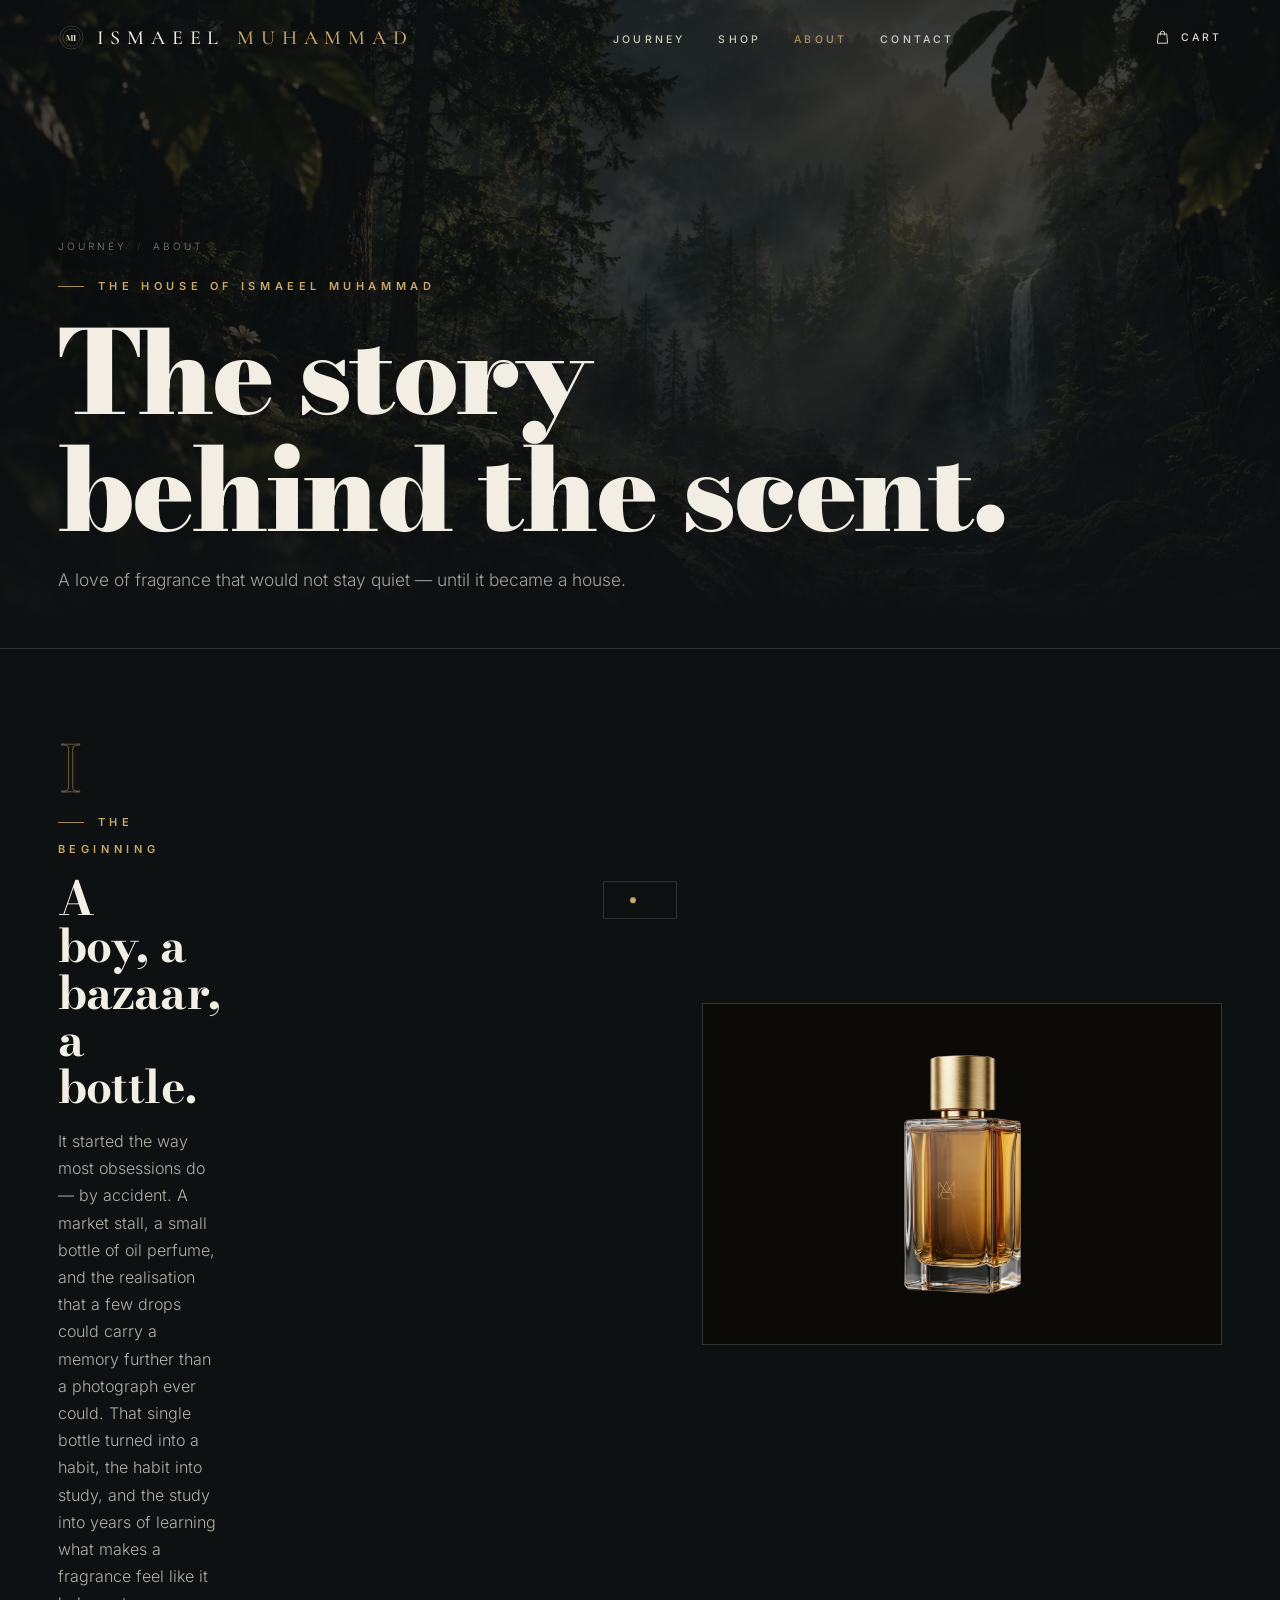
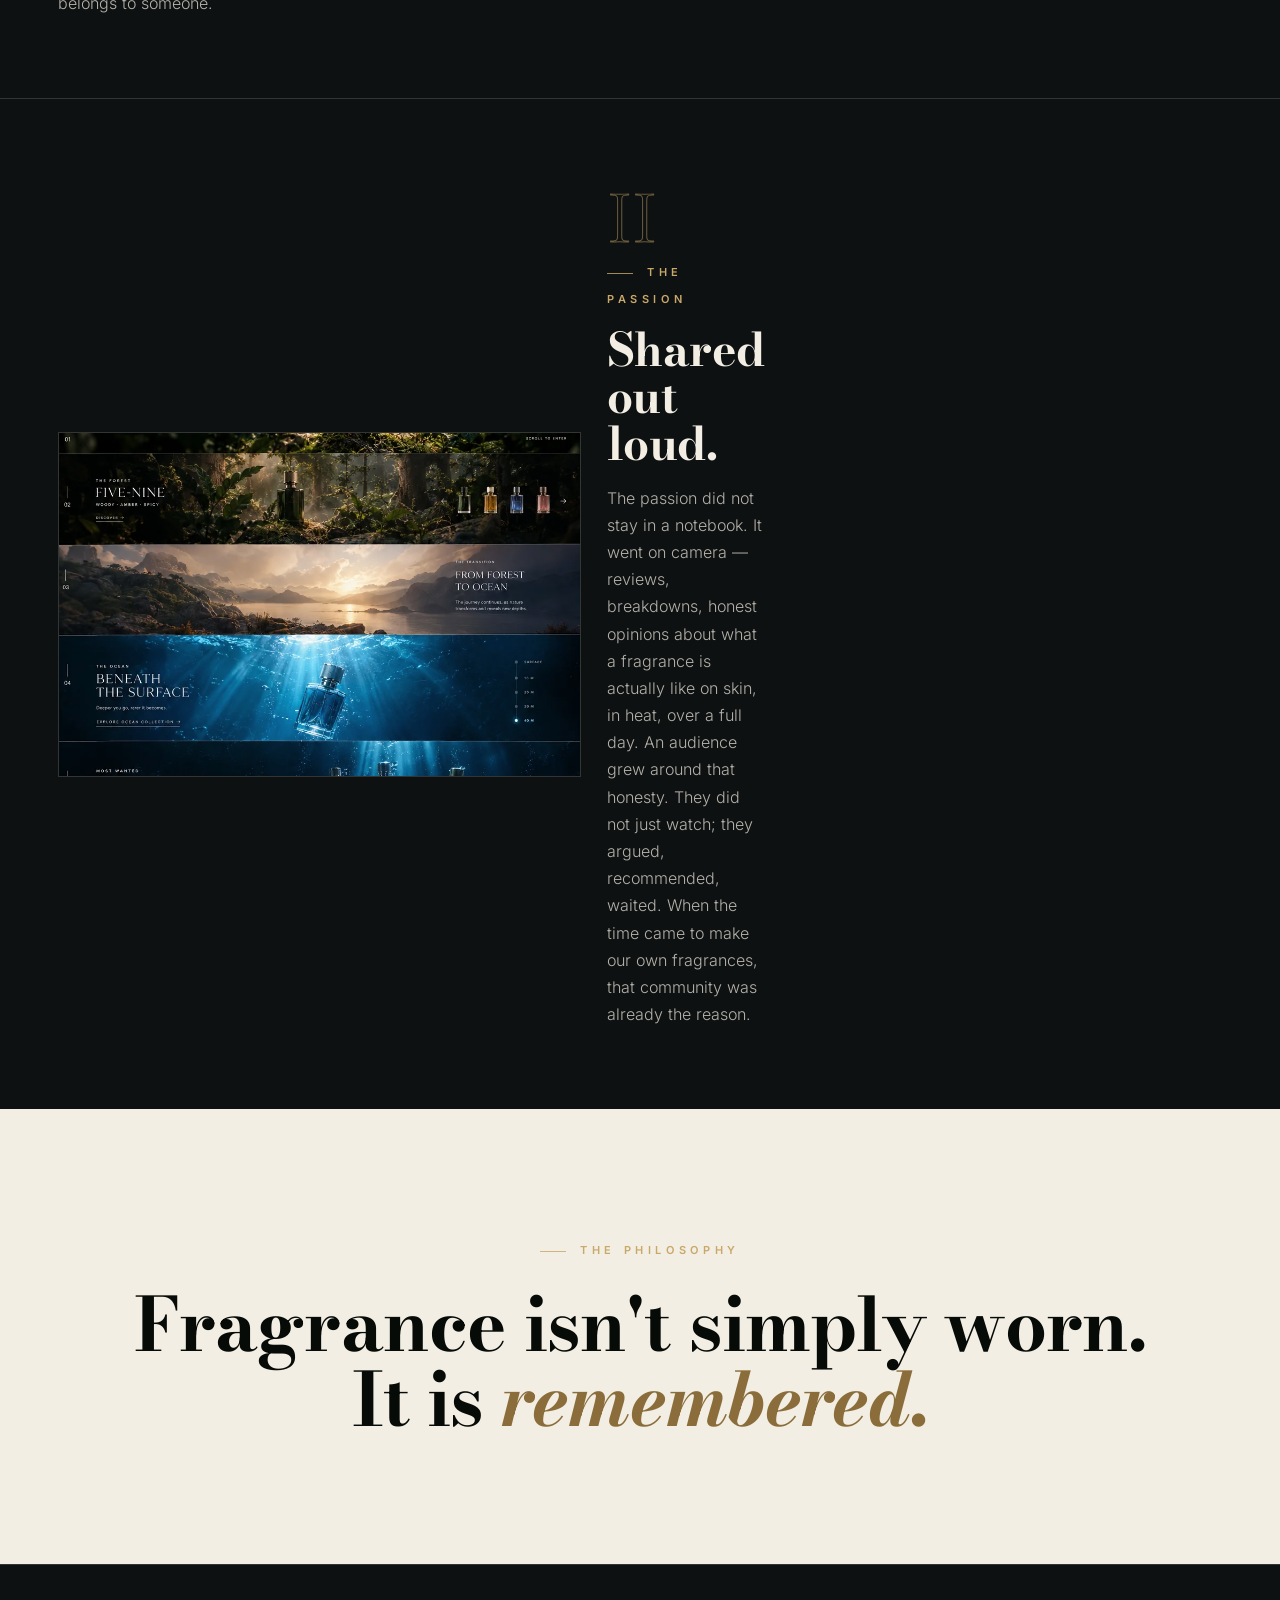
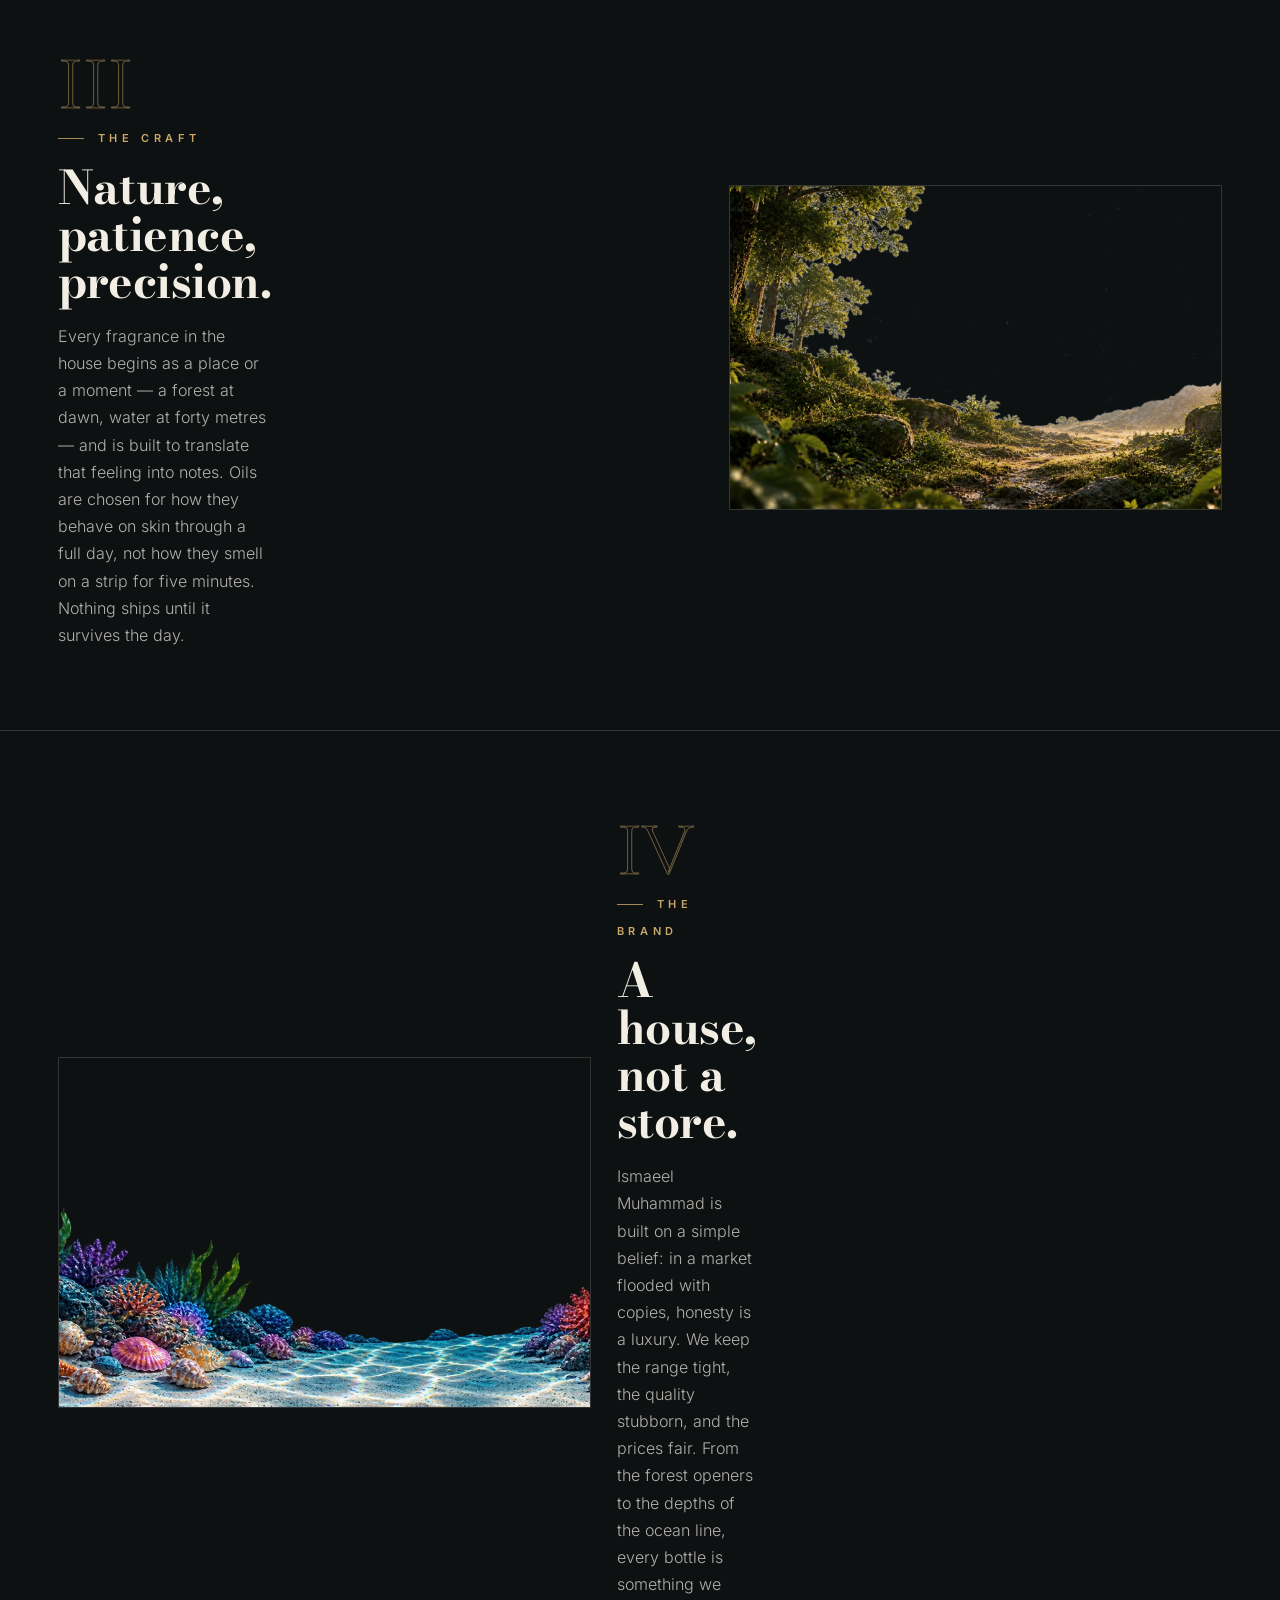
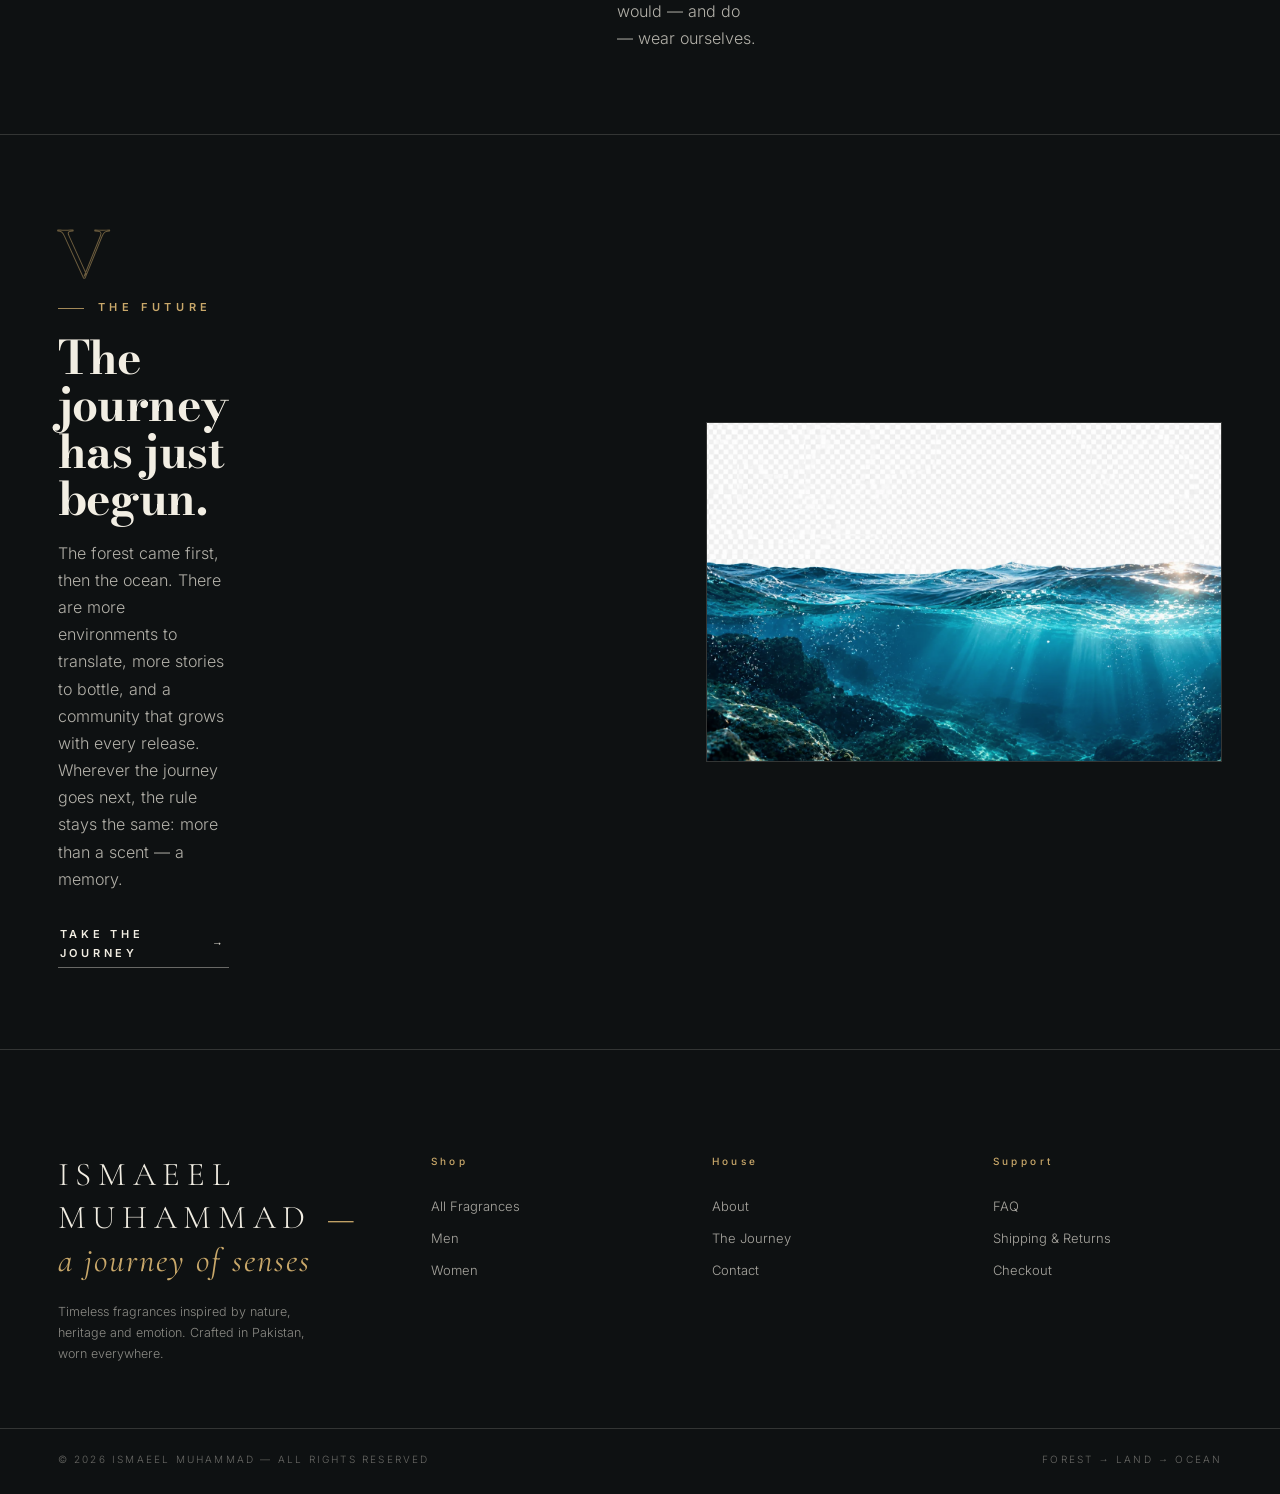
==== commit 041732bb: "v12 — theme reverted to gold, Bodoni Moda, scroll-independent pickers (showcase left / card right / " ====
--- a/about.html
+++ b/about.html
@@ -17,7 +17,7 @@
 </div>
 
 <nav class="nav" aria-label="Main">
-  <a class="nav__logo" href="index.html"><svg class="nav__mark" viewBox="0 0 64 64" aria-hidden="true"><circle cx="32" cy="32" r="27.5" fill="none" stroke="currentColor" opacity=".4"/><circle cx="32" cy="32" r="20.5" fill="none" stroke="#6fae87" opacity=".6"/><text x="32" y="39.5" text-anchor="middle">MI</text></svg>Ismaeel <em>Muhammad</em></a>
+  <a class="nav__logo" href="index.html"><svg class="nav__mark" viewBox="0 0 64 64" aria-hidden="true"><circle cx="32" cy="32" r="27.5" fill="none" stroke="currentColor" opacity=".4"/><circle cx="32" cy="32" r="20.5" fill="none" stroke="#c9a86a" opacity=".55"/><text x="32" y="39.5" text-anchor="middle">MI</text></svg>Ismaeel <em>Muhammad</em></a>
   <ul class="nav__links">
     <li><a href="index.html" data-nav="journey">Journey</a></li>
     <li><a href="shop.html" data-nav="shop">Shop</a></li>
--- a/assets/css/base.css
+++ b/assets/css/base.css
@@ -2,9 +2,11 @@
    ISMAEEL MUHAMMAD — base design system
    ============================================================ */
 
-@font-face { font-family:'Playfair Display'; src:url('../fonts/playfair-display-latin-700-normal.woff2') format('woff2'); font-weight:700; font-style:normal; font-display:swap; }
-@font-face { font-family:'Playfair Display'; src:url('../fonts/playfair-display-latin-900-normal.woff2') format('woff2'); font-weight:900; font-style:normal; font-display:swap; }
-@font-face { font-family:'Playfair Display'; src:url('../fonts/playfair-display-latin-700-italic.woff2') format('woff2'); font-weight:700; font-style:italic; font-display:swap; }
+@font-face { font-family:'Bodoni Moda'; src:url('../fonts/bodoni-moda-latin-400-normal.woff2') format('woff2'); font-weight:400; font-style:normal; font-display:swap; }
+@font-face { font-family:'Bodoni Moda'; src:url('../fonts/bodoni-moda-latin-700-normal.woff2') format('woff2'); font-weight:700; font-style:normal; font-display:swap; }
+@font-face { font-family:'Bodoni Moda'; src:url('../fonts/bodoni-moda-latin-900-normal.woff2') format('woff2'); font-weight:900; font-style:normal; font-display:swap; }
+@font-face { font-family:'Bodoni Moda'; src:url('../fonts/bodoni-moda-latin-400-italic.woff2') format('woff2'); font-weight:400; font-style:italic; font-display:swap; }
+@font-face { font-family:'Bodoni Moda'; src:url('../fonts/bodoni-moda-latin-700-italic.woff2') format('woff2'); font-weight:700; font-style:italic; font-display:swap; }
 @font-face { font-family:'Cormorant Garamond'; src:url('../fonts/cormorant-garamond-latin-300-normal.woff2') format('woff2'); font-weight:300; font-style:normal; font-display:swap; }
 @font-face { font-family:'Cormorant Garamond'; src:url('../fonts/cormorant-garamond-latin-400-normal.woff2') format('woff2'); font-weight:400; font-style:normal; font-display:swap; }
 @font-face { font-family:'Cormorant Garamond'; src:url('../fonts/cormorant-garamond-latin-500-normal.woff2') format('woff2'); font-weight:500; font-style:normal; font-display:swap; }
@@ -20,25 +22,17 @@
   --serif:'Cormorant Garamond', Georgia, 'Times New Roman', serif;
   --sans:'Inter', -apple-system, 'Segoe UI', Helvetica, Arial, sans-serif;
 
-  --ink:#0c0709;
-  --paper:#f3eee3;
-  --paper-dim:#d8d2c4;
-  --charcoal:#150e12;
-  --charcoal-2:#1d1418;
+  --ink:#070b08;
+  --paper:#f2eee3;
+  --paper-dim:#d9d4c5;
+  --charcoal:#0e1112;
+  --charcoal-2:#16191a;
 
   --forest-1:#07130d; --forest-2:#18291c; --forest-3:#405b42;
   --ocean-1:#0a2330;  --ocean-2:#063e59;  --ocean-3:#087c9c;
   --deep:#030d16;
   --sand:#c5c4b5; --stone:#87908a;
-
-  /* the house theme — maroon & green. --maroon-2 / --maroon-soft carry the
-     old gold accent roles; --green-2 is the theme's second voice */
-  --maroon:#7d2f3f;
-  --maroon-2:#c47887;
-  --maroon-soft:rgba(196,120,135,.5);
-  --green:#2e5c44;
-  --green-2:#93c3a4;
-  --green-soft:rgba(147,195,164,.5);
+  --gold:#c9a86a; --gold-soft:rgba(201,168,106,.55);
   --mist:rgba(214,226,214,.16);
 
   --line:rgba(242,238,227,.16);
@@ -71,13 +65,13 @@
 a{ color:inherit; text-decoration:none; }
 button{ font-family:inherit; color:inherit; background:none; border:0; cursor:pointer; }
 input,textarea,select{ font-family:inherit; font-size:inherit; }
-::selection{ background:var(--maroon); color:#f6e9d8; }
-
-:focus-visible{ outline:1.5px solid var(--green-2); outline-offset:3px; border-radius:2px; }
+::selection{ background:var(--gold); color:#100c04; }
+
+:focus-visible{ outline:1.5px solid var(--gold); outline-offset:3px; border-radius:2px; }
 
 /* ---------- typography ---------- */
 .display{
-  font-family:'Playfair Display', var(--serif); font-weight:700;
+  font-family:'Bodoni Moda', var(--serif); font-weight:700;
   line-height:1.02; letter-spacing:-.012em;
   text-wrap:balance;
 }
@@ -87,11 +81,11 @@
 h3.display{ font-size:clamp(28px,3.6vw,50px); }
 .eyebrow{
   font-family:var(--sans); font-size:11px; font-weight:600;
-  letter-spacing:.42em; text-transform:uppercase; color:var(--green-2);
+  letter-spacing:.42em; text-transform:uppercase; color:var(--gold);
 }
 .eyebrow::before{
   content:''; display:inline-block; width:26px; height:1px;
-  background:var(--green-2); margin-right:14px; vertical-align:middle; opacity:.8;
+  background:var(--gold); margin-right:14px; vertical-align:middle; opacity:.8;
 }
 .label{
   font-size:11px; font-weight:500; letter-spacing:.34em; text-transform:uppercase;
@@ -119,7 +113,7 @@
   transform:scaleX(1); transform-origin:right;
   transition:transform .55s var(--ease), opacity .4s;
 }
-.btn:hover{ color:var(--maroon-2); }
+.btn:hover{ color:var(--gold); }
 .btn:hover::after{ transform:scaleX(.35); opacity:.9; }
 .btn:hover .arr{ transform:translateX(8px); }
 
@@ -132,8 +126,8 @@
   transition:background .5s var(--ease), border-color .5s var(--ease), color .5s var(--ease);
 }
 .btn-solid:hover{ background:var(--paper); color:var(--ink); border-color:var(--paper); }
-.btn-solid.maroon{ border-color:var(--maroon-soft); color:var(--maroon-2); }
-.btn-solid.maroon:hover{ background:var(--maroon); border-color:var(--maroon); color:#f6e9d8; }
+.btn-solid.gold{ border-color:var(--gold-soft); color:var(--gold); }
+.btn-solid.gold:hover{ background:var(--gold); border-color:var(--gold); color:#171004; }
 .btn-solid:disabled{ opacity:.4; pointer-events:none; }
 
 /* ---------- reveal on scroll (applied only when JS allows) ---------- */
@@ -170,10 +164,10 @@
   white-space:nowrap;
   display:inline-flex; align-items:center; gap:12px;
 }
-.nav__logo em{ font-style:normal; color:var(--green-2); }
+.nav__logo em{ font-style:normal; color:var(--gold); }
 .nav__mark{ width:27px; height:27px; flex:none; }
 .nav__mark text{
-  font-family:'Playfair Display', Georgia, serif; font-weight:700;
+  font-family:'Bodoni Moda', Georgia, serif; font-weight:700;
   font-size:19px; fill:currentColor; letter-spacing:.5px;
 }
 .nav__links{ display:flex; gap:clamp(18px,2.6vw,40px); list-style:none; }
@@ -184,10 +178,10 @@
 }
 .nav__links a::after{
   content:''; position:absolute; left:0; bottom:0; width:100%; height:1px;
-  background:var(--maroon-2); transform:scaleX(0); transform-origin:left;
+  background:var(--gold); transform:scaleX(0); transform-origin:left;
   transition:transform .45s var(--ease);
 }
-.nav__links a:hover{ opacity:1; color:var(--maroon-2); }
+.nav__links a:hover{ opacity:1; color:var(--gold); }
 .nav__links a:hover::after{ transform:scaleX(1); }
 .nav__right{ display:flex; align-items:center; gap:clamp(14px,2vw,26px); }
 
@@ -196,12 +190,12 @@
   font-size:10.5px; font-weight:500; letter-spacing:.3em; text-transform:uppercase;
   opacity:.9; transition:color .4s;
 }
-.cart-btn:hover{ color:var(--maroon-2); }
+.cart-btn:hover{ color:var(--gold); }
 .cart-btn svg{ width:17px; height:17px; }
 .cart-count{
   min-width:18px; height:18px; padding:0 4px; border-radius:9px;
   display:inline-flex; align-items:center; justify-content:center;
-  background:var(--maroon); color:#f6e9d8;
+  background:var(--gold); color:#171004;
   font-size:10px; font-weight:600; letter-spacing:0;
 }
 .cart-count[data-empty="1"]{ display:none; }
@@ -229,7 +223,7 @@
   display:flex; justify-content:space-between; align-items:baseline;
   transform:translateY(18px); opacity:0; transition:transform .6s var(--ease), opacity .6s;
 }
-.mobile-menu a .no{ font-family:var(--sans); font-size:11px; letter-spacing:.3em; color:var(--maroon-2); }
+.mobile-menu a .no{ font-family:var(--sans); font-size:11px; letter-spacing:.3em; color:var(--gold); }
 body.menu-open .mobile-menu a{ transform:none; opacity:1; }
 body.menu-open .mobile-menu a:nth-child(1){ transition-delay:.08s }
 body.menu-open .mobile-menu a:nth-child(2){ transition-delay:.14s }
@@ -267,7 +261,7 @@
 .progressbar{
   position:fixed; top:0; left:0; height:2px; width:100%; z-index:300;
   transform-origin:left; transform:scaleX(0);
-  background:linear-gradient(90deg, var(--green), var(--green-2) 34%, var(--maroon-2) 68%, var(--maroon));
+  background:linear-gradient(90deg, var(--forest-3), var(--gold), var(--ocean-3));
 }
 
 /* ============================================================
@@ -302,8 +296,8 @@
 .pcard:hover .pcard__glow{ opacity:1; }
 .pcard__badge{
   position:absolute; top:14px; left:14px; z-index:2;
-  font-size:9px; letter-spacing:.3em; font-weight:500; color:var(--maroon-2);
-  border:1px solid var(--maroon-soft); padding:6px 10px 5px;
+  font-size:9px; letter-spacing:.3em; font-weight:500; color:var(--gold);
+  border:1px solid var(--gold-soft); padding:6px 10px 5px;
   background:rgba(7,11,8,.35); backdrop-filter:blur(6px);
 }
 .pcard__actions{
@@ -320,14 +314,14 @@
   transition:background .4s, color .4s, border-color .4s;
 }
 .chip-btn:hover{ background:var(--paper); color:var(--ink); border-color:var(--paper); }
-.chip-btn.is-on{ border-color:var(--maroon-2); color:var(--maroon-2); }
+.chip-btn.is-on{ border-color:var(--gold); color:var(--gold); }
 .pcard__info{ padding:18px 2px 0; }
 .pcard__name{
   font-family:var(--serif); font-weight:500; font-size:21px; letter-spacing:.08em;
 }
 .pcard__family{ font-size:9.5px; letter-spacing:.3em; color:rgba(242,238,227,.5); margin-top:5px; }
 .pcard__row{ display:flex; justify-content:space-between; align-items:baseline; margin-top:10px; }
-.pcard__price{ font-size:13px; font-weight:500; letter-spacing:.06em; color:var(--maroon-2); }
+.pcard__price{ font-size:13px; font-weight:500; letter-spacing:.06em; color:var(--gold); }
 .pcard__stars{ font-size:10px; letter-spacing:.18em; color:rgba(242,238,227,.55); }
 
 /* ============================================================
@@ -356,7 +350,7 @@
 }
 .cart__title{ font-family:var(--serif); font-size:22px; letter-spacing:.14em; font-weight:500; }
 .cart__close{ font-size:10px; letter-spacing:.3em; opacity:.7; padding:8px; }
-.cart__close:hover{ color:var(--maroon-2); opacity:1; }
+.cart__close:hover{ color:var(--gold); opacity:1; }
 .cart__body{ flex:1; overflow-y:auto; padding:10px 28px; }
 .cart__empty{ text-align:center; padding:70px 10px; color:rgba(242,238,227,.55); }
 .cart__empty .display{ font-size:26px; color:var(--paper); margin-bottom:10px; }
@@ -375,9 +369,9 @@
 .citem__ctrl{ display:flex; align-items:center; gap:10px; margin-top:10px; }
 .qty{ display:inline-flex; align-items:center; border:1px solid var(--line); }
 .qty button{ width:26px; height:26px; font-size:14px; line-height:1; opacity:.8; }
-.qty button:hover{ color:var(--maroon-2); opacity:1; }
+.qty button:hover{ color:var(--gold); opacity:1; }
 .qty span{ min-width:26px; text-align:center; font-size:12px; }
-.citem__price{ font-size:13px; color:var(--maroon-2); font-weight:500; white-space:nowrap; }
+.citem__price{ font-size:13px; color:var(--gold); font-weight:500; white-space:nowrap; }
 .citem__rm{ font-size:9.5px; letter-spacing:.2em; opacity:.5; margin-top:8px; display:block; }
 .citem__rm:hover{ color:#e08f8f; opacity:1; }
 
@@ -400,7 +394,7 @@
   max-width:90vw; white-space:nowrap; overflow:hidden; text-overflow:ellipsis;
 }
 .toast.show{ transform:translate(-50%, 0); }
-.toast .dot{ width:6px; height:6px; border-radius:50%; background:var(--maroon-2); flex:none; }
+.toast .dot{ width:6px; height:6px; border-radius:50%; background:var(--gold); flex:none; }
 
 /* ============================================================
    FOOTER
@@ -414,9 +408,9 @@
   font-family:var(--serif); font-weight:300; letter-spacing:.2em;
   font-size:clamp(24px,2.6vw,38px); line-height:1.3; text-transform:uppercase;
 }
-.footer__word em{ font-style:italic; color:var(--maroon-2); letter-spacing:.06em; text-transform:none; }
+.footer__word em{ font-style:italic; color:var(--gold); letter-spacing:.06em; text-transform:none; }
 .footer__tag{ margin-top:18px; font-size:12.5px; color:rgba(242,238,227,.55); max-width:34ch; }
-.footer h4{ font-size:10px; letter-spacing:.34em; font-weight:500; color:var(--green-2); margin-bottom:20px; }
+.footer h4{ font-size:10px; letter-spacing:.34em; font-weight:500; color:var(--gold); margin-bottom:20px; }
 .footer ul{ list-style:none; }
 .footer ul a{
   display:inline-block; font-size:13px; color:rgba(242,238,227,.68);
@@ -429,7 +423,7 @@
   font-size:12px; letter-spacing:.08em; padding:11px 0; outline:none;
 }
 .news input::placeholder{ color:rgba(242,238,227,.35); }
-.news button{ font-size:10px; letter-spacing:.26em; color:var(--green-2); padding:0 4px; }
+.news button{ font-size:10px; letter-spacing:.26em; color:var(--gold); padding:0 4px; }
 .news button:hover{ text-decoration:underline; }
 .footer__bottom{
   display:flex; flex-wrap:wrap; gap:14px; justify-content:space-between; align-items:center;
@@ -450,7 +444,7 @@
   font-size:clamp(15px,2.4vw,24px); padding-left:.5em; text-align:center;
 }
 .veil__bar{ width:min(200px,40vw); height:1px; background:var(--line); overflow:hidden; }
-.veil__bar i{ display:block; height:100%; width:100%; background:linear-gradient(90deg, var(--green-2), var(--maroon-2)); transform:translateX(-100%); animation:veilload 1.4s var(--ease) forwards; }
+.veil__bar i{ display:block; height:100%; width:100%; background:var(--gold); transform:translateX(-100%); animation:veilload 1.4s var(--ease) forwards; }
 @keyframes veilload{ to{ transform:none; } }
 
 @media (prefers-reduced-motion:reduce){
--- a/assets/css/pages.css
+++ b/assets/css/pages.css
@@ -26,7 +26,7 @@
   font-size:10px; letter-spacing:.3em; text-transform:uppercase;
   color:rgba(242,238,227,.5); margin-bottom:22px; display:flex; gap:10px; flex-wrap:wrap;
 }
-.crumbs a:hover{ color:var(--maroon-2); }
+.crumbs a:hover{ color:var(--gold); }
 .crumbs i{ font-style:normal; opacity:.4; }
 
 /* ============================================================
@@ -91,8 +91,8 @@
 }
 .pd__visual .badge{
   position:absolute; top:26px; left:26px; z-index:3;
-  font-size:9px; letter-spacing:.3em; font-weight:500; color:var(--maroon-2);
-  border:1px solid var(--maroon-soft); padding:7px 12px 6px;
+  font-size:9px; letter-spacing:.3em; font-weight:500; color:var(--gold);
+  border:1px solid var(--gold-soft); padding:7px 12px 6px;
   background:rgba(7,11,8,.4); backdrop-filter:blur(6px);
 }
 .pd__visual .scenechip{
@@ -100,15 +100,15 @@
   font-size:9.5px; letter-spacing:.34em; text-transform:uppercase;
   color:rgba(242,238,227,.6);
 }
-.pd__visual .scenechip b{ color:var(--maroon-2); font-weight:500; }
+.pd__visual .scenechip b{ color:var(--gold); font-weight:500; }
 
 .pd__info{ padding:clamp(30px,5vh,64px) clamp(24px,3.4vw,64px); display:flex; flex-direction:column; }
 .pd__info h1{ font-size:clamp(38px,4.6vw,66px); margin:14px 0 6px; }
 .pd__type{ font-size:10.5px; letter-spacing:.34em; text-transform:uppercase; color:rgba(242,238,227,.55); }
 .pd__stars{ display:flex; align-items:center; gap:12px; margin-top:16px; font-size:11px; letter-spacing:.14em; color:rgba(242,238,227,.65); }
-.stars{ color:var(--maroon-2); letter-spacing:.22em; font-size:13px; }
+.stars{ color:var(--gold); letter-spacing:.22em; font-size:13px; }
 .pd__price{ margin-top:22px; display:flex; align-items:baseline; gap:14px; }
-.pd__price .now{ font-family:var(--serif); font-size:clamp(26px,2.6vw,36px); font-weight:500; color:var(--maroon-2); }
+.pd__price .now{ font-family:var(--serif); font-size:clamp(26px,2.6vw,36px); font-weight:500; color:var(--gold); }
 .pd__price .was{ font-size:14px; opacity:.4; text-decoration:line-through; }
 .pd__desc{ margin-top:20px; color:rgba(242,238,227,.75); max-width:56ch; }
 .pd__tag{ font-family:var(--serif); font-style:italic; font-size:18px; color:rgba(242,238,227,.6); margin-top:18px; }
@@ -122,7 +122,7 @@
   transition:all .35s var(--ease); text-transform:uppercase;
 }
 .size:hover{ border-color:rgba(242,238,227,.5); color:var(--paper); }
-.size.on{ border-color:var(--maroon-2); color:var(--maroon-2); background:rgba(196,120,135,.09); }
+.size.on{ border-color:var(--gold); color:var(--gold); background:rgba(201,168,106,.07); }
 .pd__actions{ display:flex; gap:14px; margin-top:30px; flex-wrap:wrap; }
 .pd__actions .btn-solid{ flex:1; min-width:200px; }
 .pd__meta{
@@ -130,7 +130,7 @@
   display:grid; grid-template-columns:repeat(3,1fr); gap:18px;
   border-top:1px solid var(--line);
 }
-.pd__meta div b{ display:block; font-size:10px; letter-spacing:.3em; text-transform:uppercase; color:var(--maroon-2); font-weight:500; margin-bottom:8px; }
+.pd__meta div b{ display:block; font-size:10px; letter-spacing:.3em; text-transform:uppercase; color:var(--gold); font-weight:500; margin-bottom:8px; }
 .pd__meta div span{ font-size:12.5px; color:rgba(242,238,227,.66); }
 @media (max-width:960px){
   .pd{ grid-template-columns:1fr; }
@@ -140,15 +140,15 @@
 /* ---- product scroll sections ---- */
 .pdsec{ background:var(--charcoal); padding:clamp(64px,10vh,120px) var(--pad); border-top:1px solid var(--line); }
 .pdsec--light{ background:var(--paper); color:var(--ink); }
-.pdsec--light .eyebrow{ color:#7d2f3f; }
+.pdsec--light .eyebrow{ color:#8a6d3a; }
 .pdsec__head{ max-width:700px; margin-bottom:clamp(30px,5vh,56px); }
 .pdsec__head h2{ margin-top:18px; }
 
 .notes3{ display:grid; grid-template-columns:repeat(3,1fr); gap:clamp(18px,3vw,48px); }
 .note-col{ position:relative; padding:clamp(24px,3vw,44px) clamp(20px,2.4vw,36px); border:1px solid var(--line); background:rgba(255,255,255,.015); }
 .pdsec--light .note-col{ border-color:var(--line-dark); background:rgba(7,11,8,.025); }
-.note-col .no{ font-family:var(--serif); font-size:15px; color:var(--maroon-2); letter-spacing:.2em; }
-.pdsec--light .note-col .no{ color:#7d2f3f; }
+.note-col .no{ font-family:var(--serif); font-size:15px; color:var(--gold); letter-spacing:.2em; }
+.pdsec--light .note-col .no{ color:#8a6d3a; }
 .note-col h3{ font-size:clamp(19px,2vw,26px); margin:12px 0 20px; letter-spacing:.14em; }
 .note-col ul{ list-style:none; }
 .note-col li{
@@ -174,9 +174,9 @@
 }
 .pyr-block:first-child{ border-radius:200px 200px 0 0; padding-inline:clamp(40px,8vw,120px); }
 .pyr-block:last-child{ border-bottom:1px solid var(--line-dark); }
-.pyr-block .label{ color:#7d2f3f; display:block; margin-bottom:10px; }
+.pyr-block .label{ color:#8a6d3a; display:block; margin-bottom:10px; }
 .pyr-block .val{ font-family:var(--serif); font-size:clamp(17px,1.9vw,24px); line-height:1.5; }
-.pyr-arrow{ color:#7d2f3f; font-size:18px; padding:10px 0; }
+.pyr-arrow{ color:#8a6d3a; font-size:18px; padding:10px 0; }
 
 /* performance bars */
 .perf{ display:grid; grid-template-columns:1fr 1fr; gap:clamp(30px,5vw,80px); max-width:900px; margin:0 auto; }
@@ -185,7 +185,7 @@
 .perf__row .cap b{ color:var(--ink); font-weight:500; }
 .bar{ height:2px; background:rgba(7,11,8,.14); position:relative; }
 .bar i{
-  position:absolute; inset:0; background:linear-gradient(90deg, #7d2f3f, #a44a5b);
+  position:absolute; inset:0; background:linear-gradient(90deg, #8a6d3a, var(--gold));
   transform-origin:left; transform:scaleX(0);
   transition:transform 1.6s var(--ease);
 }
@@ -213,7 +213,7 @@
 .continue::after{ content:''; position:absolute; inset:0; background:radial-gradient(70% 60% at 50% 40%, transparent, rgba(3,7,11,.75) 100%); }
 .continue__in{ position:relative; z-index:2; }
 .continue__in .display{ max-width:20ch; margin:20px auto 0; }
-.continue__in .display em{ font-style:italic; color:var(--maroon-2); }
+.continue__in .display em{ font-style:italic; color:var(--gold); }
 .continue__in .btn-solid{ margin-top:40px; }
 
 /* ============================================================
@@ -227,7 +227,7 @@
 }
 .chapter__no{
   font-family:var(--serif); font-size:clamp(40px,6vw,88px); font-weight:300; line-height:1;
-  color:transparent; -webkit-text-stroke:1px rgba(196,120,135,.5);
+  color:transparent; -webkit-text-stroke:1px rgba(201,168,106,.5);
 }
 .chapter__copy h3{ margin:14px 0 18px; }
 .chapter__copy p{ color:rgba(242,238,227,.72); max-width:50ch; }
@@ -251,7 +251,7 @@
   padding:clamp(80px,14vh,160px) var(--pad);
 }
 .about-quote .display{ max-width:22ch; margin:24px auto 0; }
-.about-quote .display em{ font-style:italic; color:#7d2f3f; }
+.about-quote .display em{ font-style:italic; color:#8a6d3a; }
 
 /* ============================================================
    CONTACT
@@ -262,9 +262,9 @@
 .contact__lead{ color:rgba(242,238,227,.7); max-width:44ch; }
 .contact__blocks{ margin-top:44px; display:grid; gap:0; }
 .cblock{ padding:24px 0; border-top:1px solid var(--line); display:grid; grid-template-columns:150px 1fr; gap:16px; align-items:baseline; }
-.cblock .label{ color:var(--maroon-2); }
+.cblock .label{ color:var(--gold); }
 .cblock p, .cblock a{ font-size:14.5px; color:rgba(242,238,227,.75); }
-.cblock a:hover{ color:var(--maroon-2); }
+.cblock a:hover{ color:var(--gold); }
 .cform{ border:1px solid var(--line); padding:clamp(24px,3vw,44px); background:rgba(255,255,255,.015); }
 .cform h3{ margin-bottom:26px; }
 .f-row{ margin-bottom:20px; }
@@ -274,7 +274,7 @@
   color:var(--paper); padding:11px 2px; font-size:14.5px; outline:none;
   transition:border-color .4s; font-weight:300;
 }
-.f-row input:focus, .f-row textarea:focus{ border-color:var(--maroon-2); }
+.f-row input:focus, .f-row textarea:focus{ border-color:var(--gold); }
 .f-row textarea{ min-height:120px; resize:vertical; }
 .f-2col{ display:grid; grid-template-columns:1fr 1fr; gap:20px; }
 .cform .btn-solid{ width:100%; margin-top:8px; }
@@ -290,21 +290,21 @@
 .checkout__grid{ display:grid; grid-template-columns:1.15fr .85fr; gap:clamp(30px,4vw,70px); align-items:start; }
 .checkout h1{ margin:16px 0 30px; }
 .co-card{ border:1px solid var(--line); padding:clamp(22px,2.8vw,38px); background:rgba(255,255,255,.015); margin-bottom:24px; }
-.co-card > .label{ color:var(--maroon-2); display:block; margin-bottom:22px; }
+.co-card > .label{ color:var(--gold); display:block; margin-bottom:22px; }
 .pay-opt{ display:flex; gap:16px; align-items:flex-start; border:1px solid var(--line); padding:18px; cursor:pointer; transition:border-color .35s; margin-bottom:12px; }
 .pay-opt:hover{ border-color:rgba(242,238,227,.4); }
-.pay-opt.on{ border-color:var(--maroon-2); background:rgba(196,120,135,.06); }
-.pay-opt input{ accent-color:var(--maroon-2); margin-top:4px; }
+.pay-opt.on{ border-color:var(--gold); background:rgba(201,168,106,.05); }
+.pay-opt input{ accent-color:var(--gold); margin-top:4px; }
 .pay-opt b{ display:block; font-size:11px; letter-spacing:.24em; text-transform:uppercase; font-weight:500; }
 .pay-opt span{ font-size:12px; color:rgba(242,238,227,.55); }
 .summary{ position:sticky; top:calc(var(--nav-h) + 24px); border:1px solid var(--line); padding:clamp(22px,2.8vw,38px); background:rgba(255,255,255,.015); }
-.summary .label{ color:var(--maroon-2); display:block; margin-bottom:20px; }
+.summary .label{ color:var(--gold); display:block; margin-bottom:20px; }
 .s-item{ display:grid; grid-template-columns:54px 1fr auto; gap:14px; align-items:center; padding:14px 0; border-bottom:1px solid var(--line); }
 .s-item .th{ height:66px; display:flex; align-items:center; justify-content:center; background:#10161a; }
 .s-item img{ height:84%; width:auto; object-fit:contain; }
 .s-item .nm{ font-family:var(--serif); font-size:16px; letter-spacing:.06em; }
 .s-item .mt{ font-size:9.5px; letter-spacing:.22em; color:rgba(242,238,227,.45); margin-top:3px; }
-.s-item .pr{ font-size:12.5px; color:var(--maroon-2); }
+.s-item .pr{ font-size:12.5px; color:var(--gold); }
 .summary .cart__row{ margin-top:16px; }
 .co-success{
   max-width:640px; margin:0 auto; text-align:center; padding:60px 20px;
@@ -312,5 +312,5 @@
 }
 .co-success .display{ margin:18px 0 14px; }
 .co-success p{ color:rgba(242,238,227,.65); }
-.co-success .ord{ font-size:11px; letter-spacing:.3em; color:var(--maroon-2); margin:18px 0 30px; text-transform:uppercase; }
+.co-success .ord{ font-size:11px; letter-spacing:.3em; color:var(--gold); margin:18px 0 30px; text-transform:uppercase; }
 @media (max-width:900px){ .checkout__grid{ grid-template-columns:1fr; } .summary{ position:static; } }
